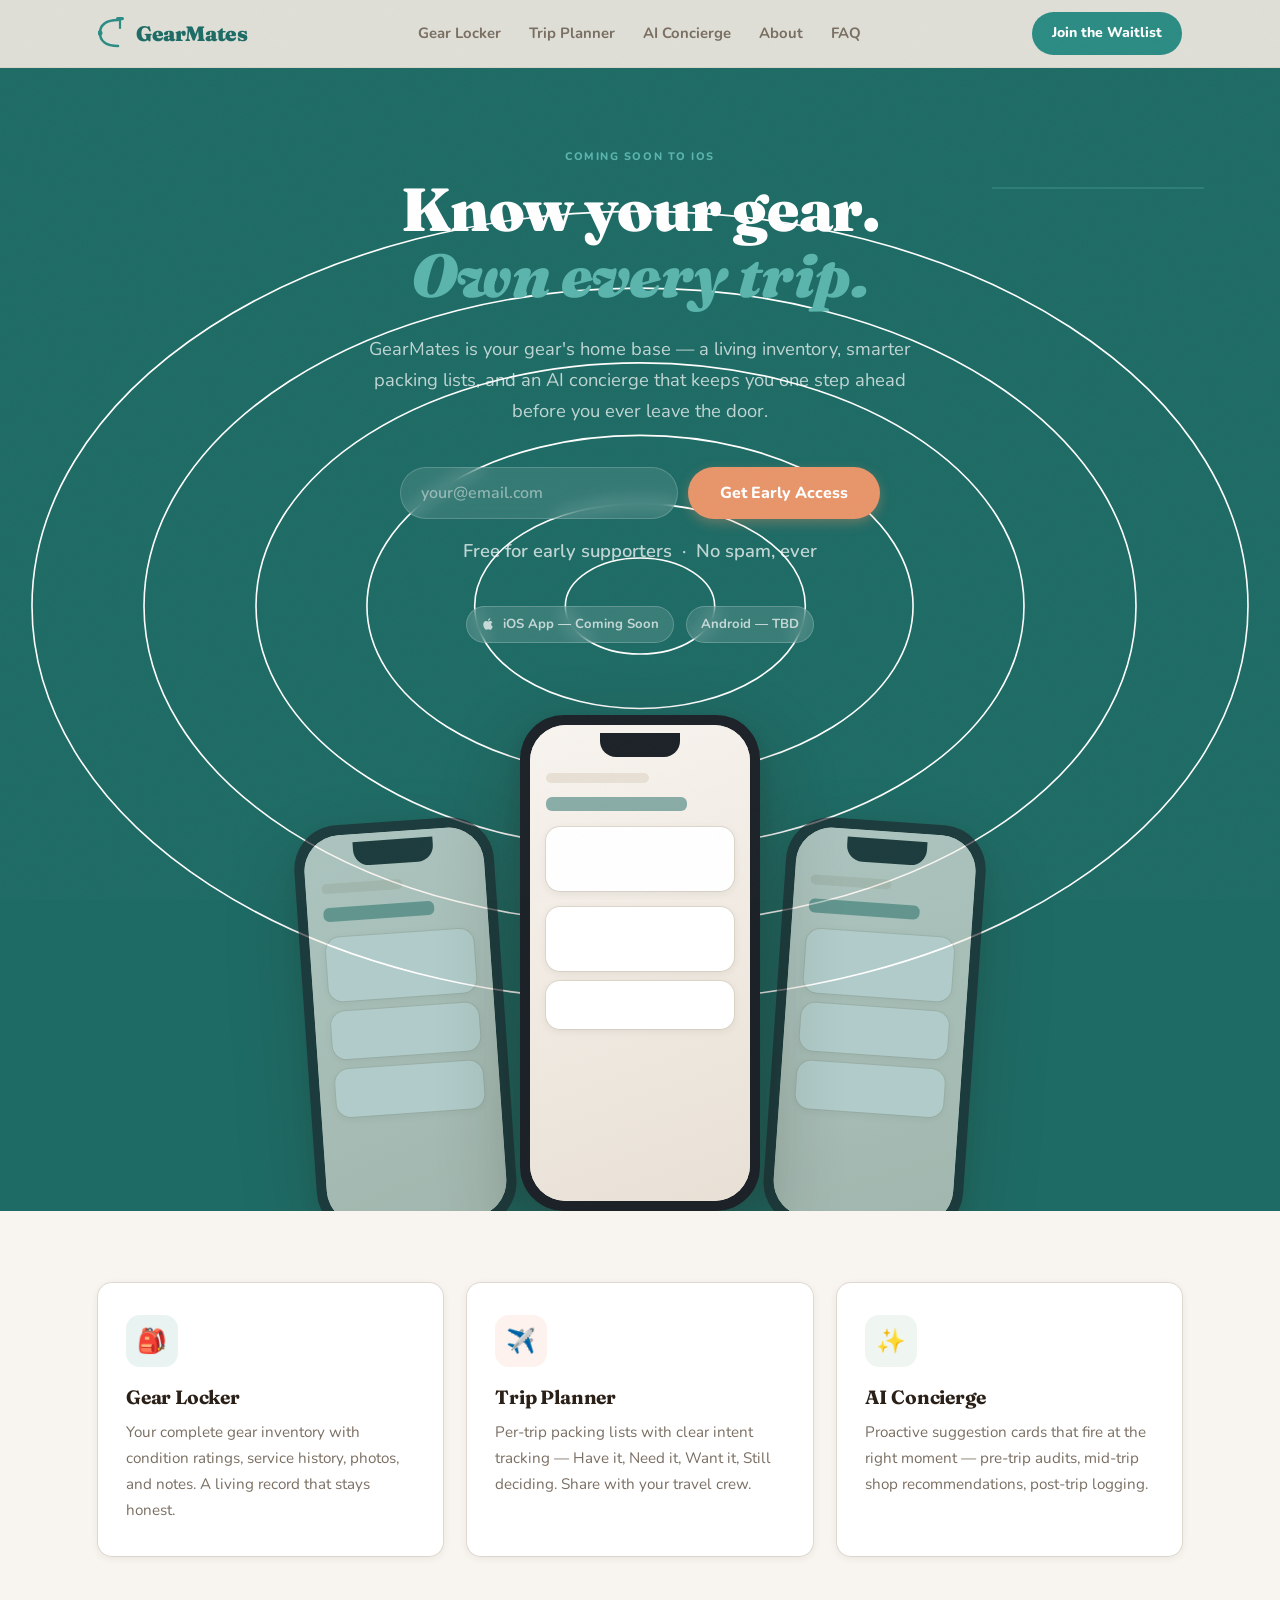
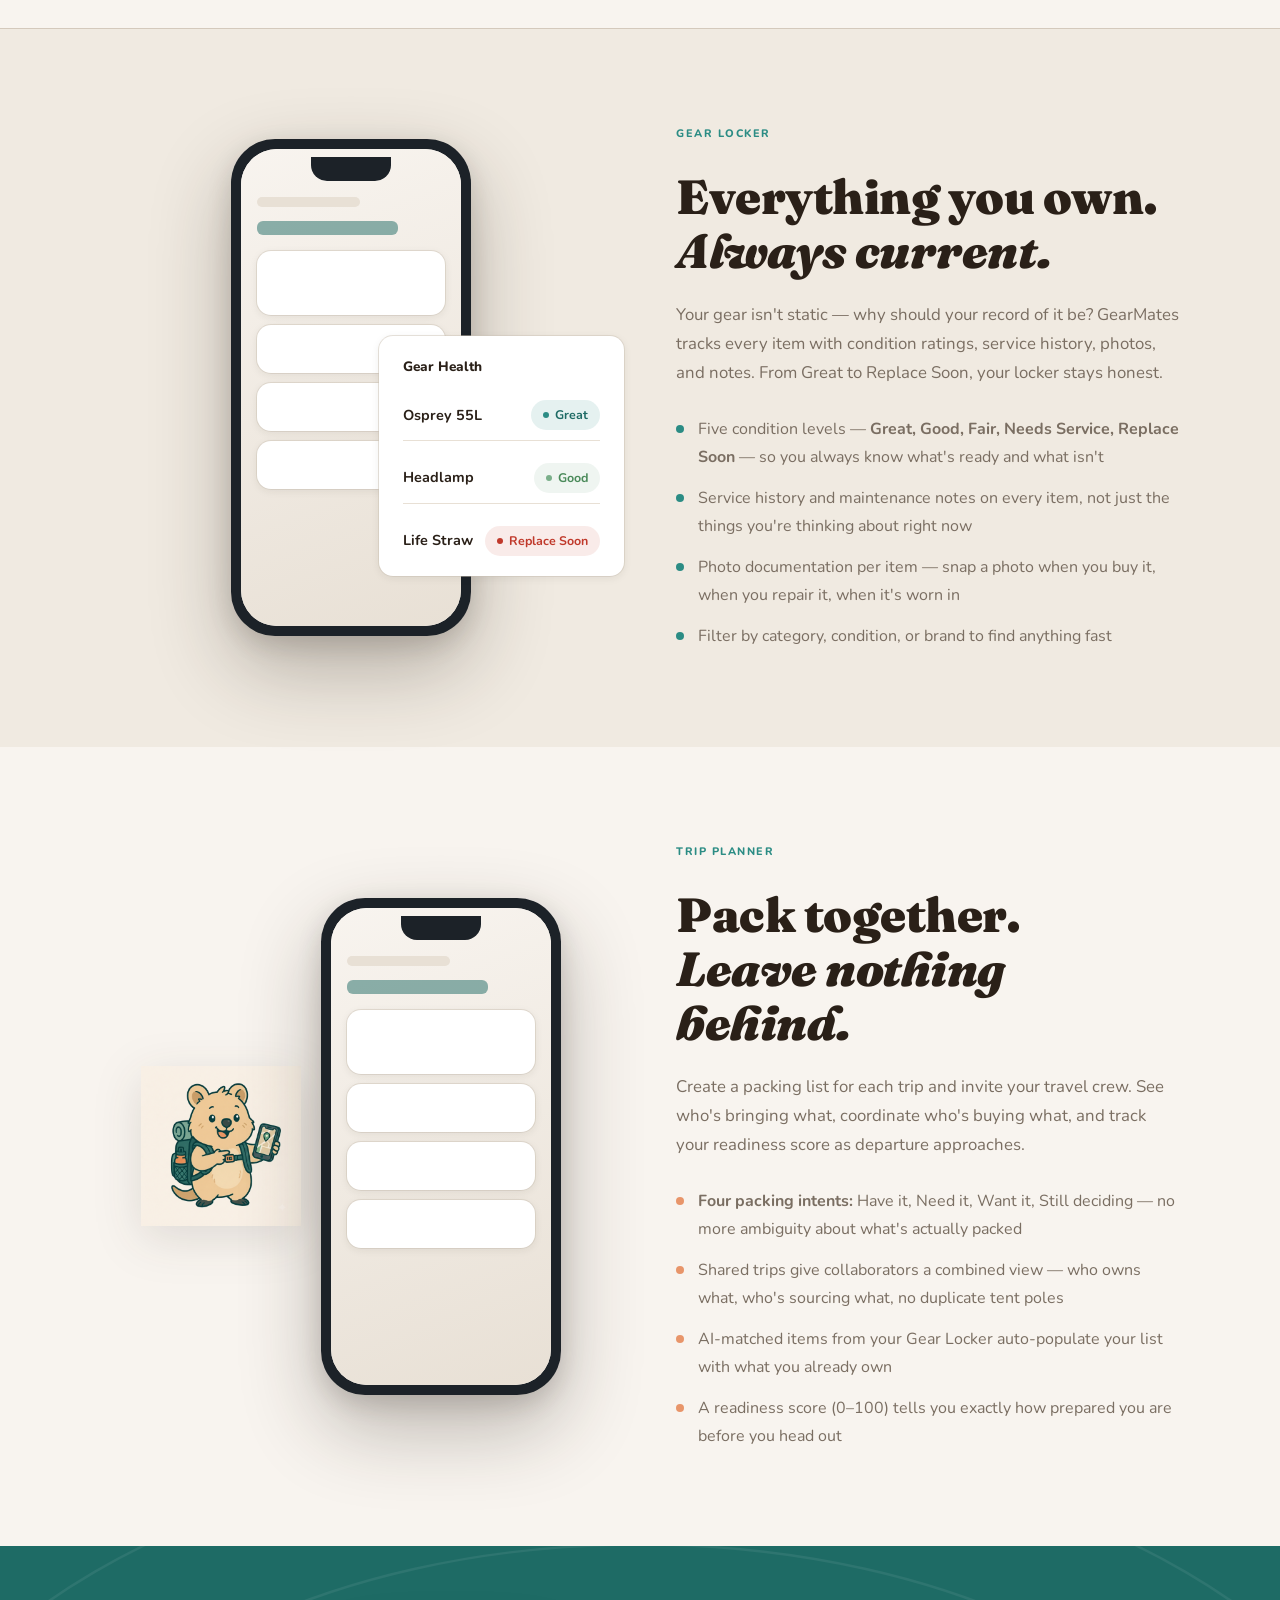
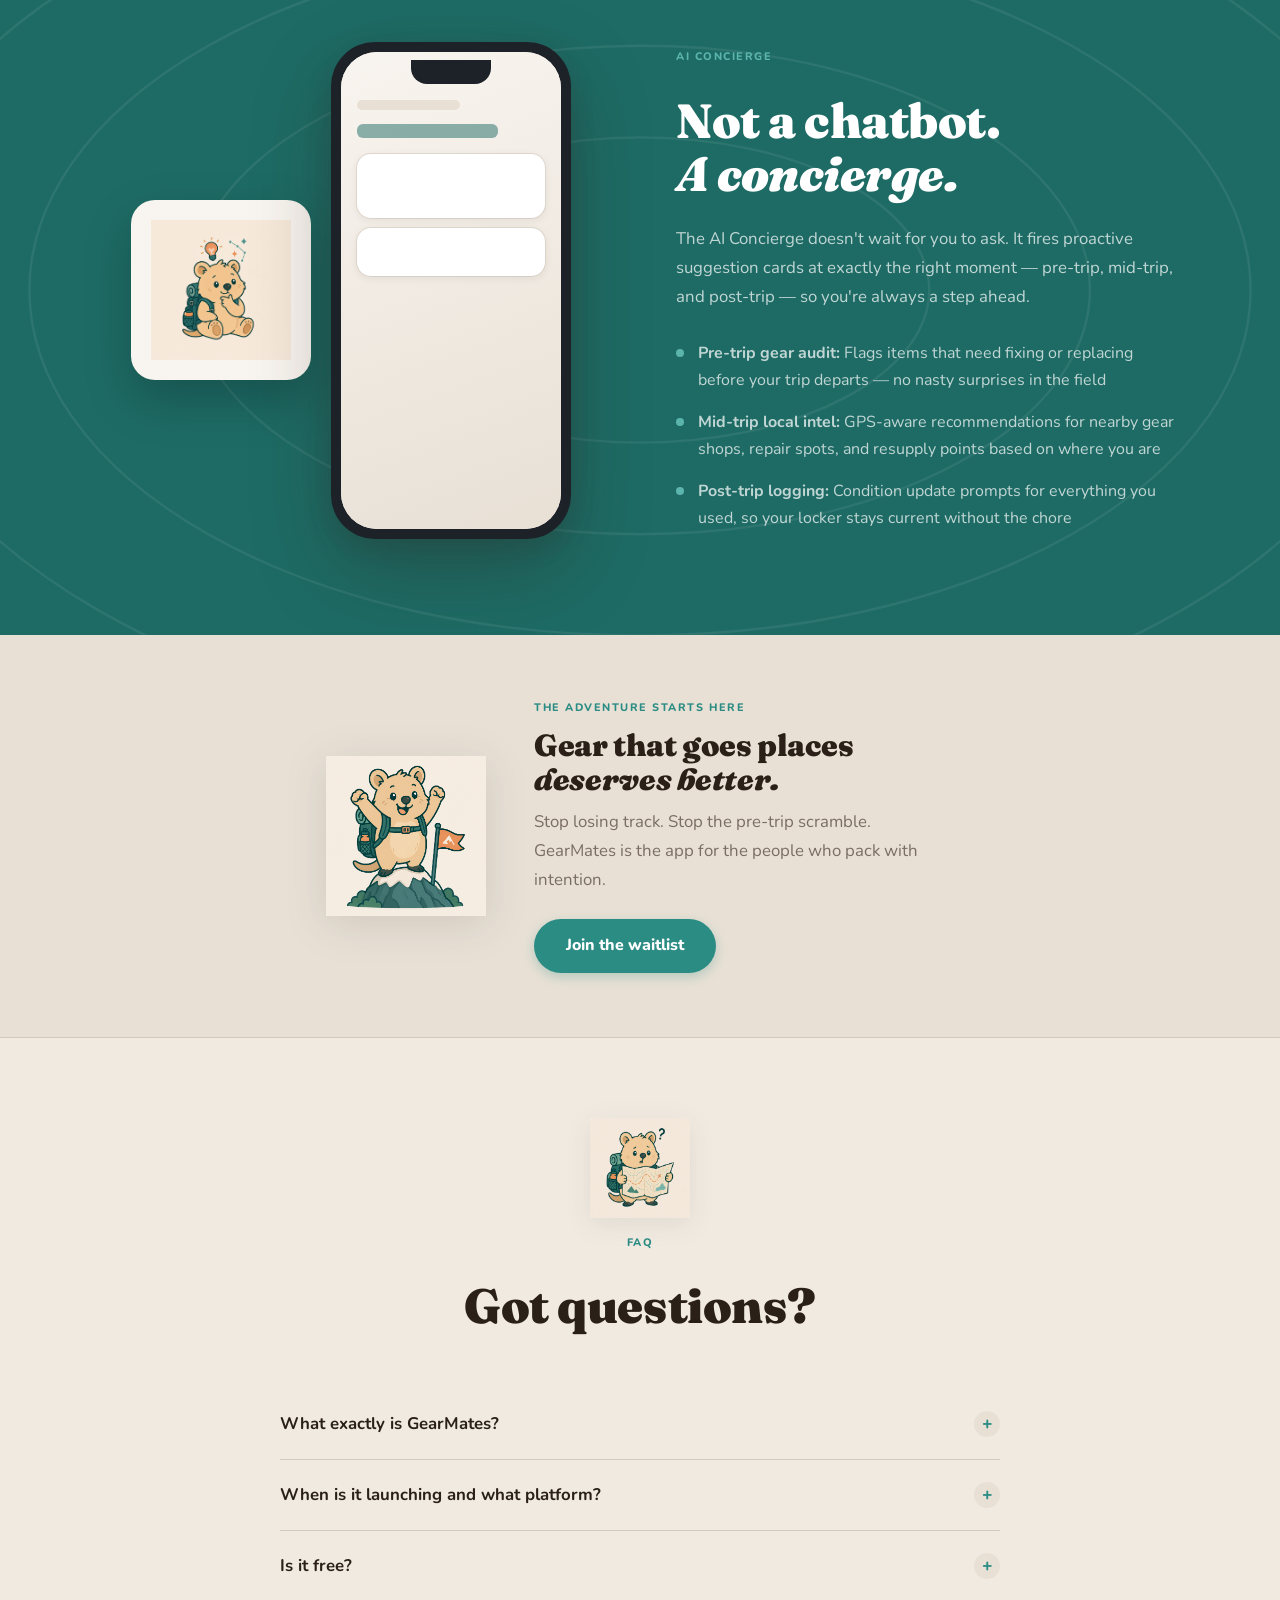
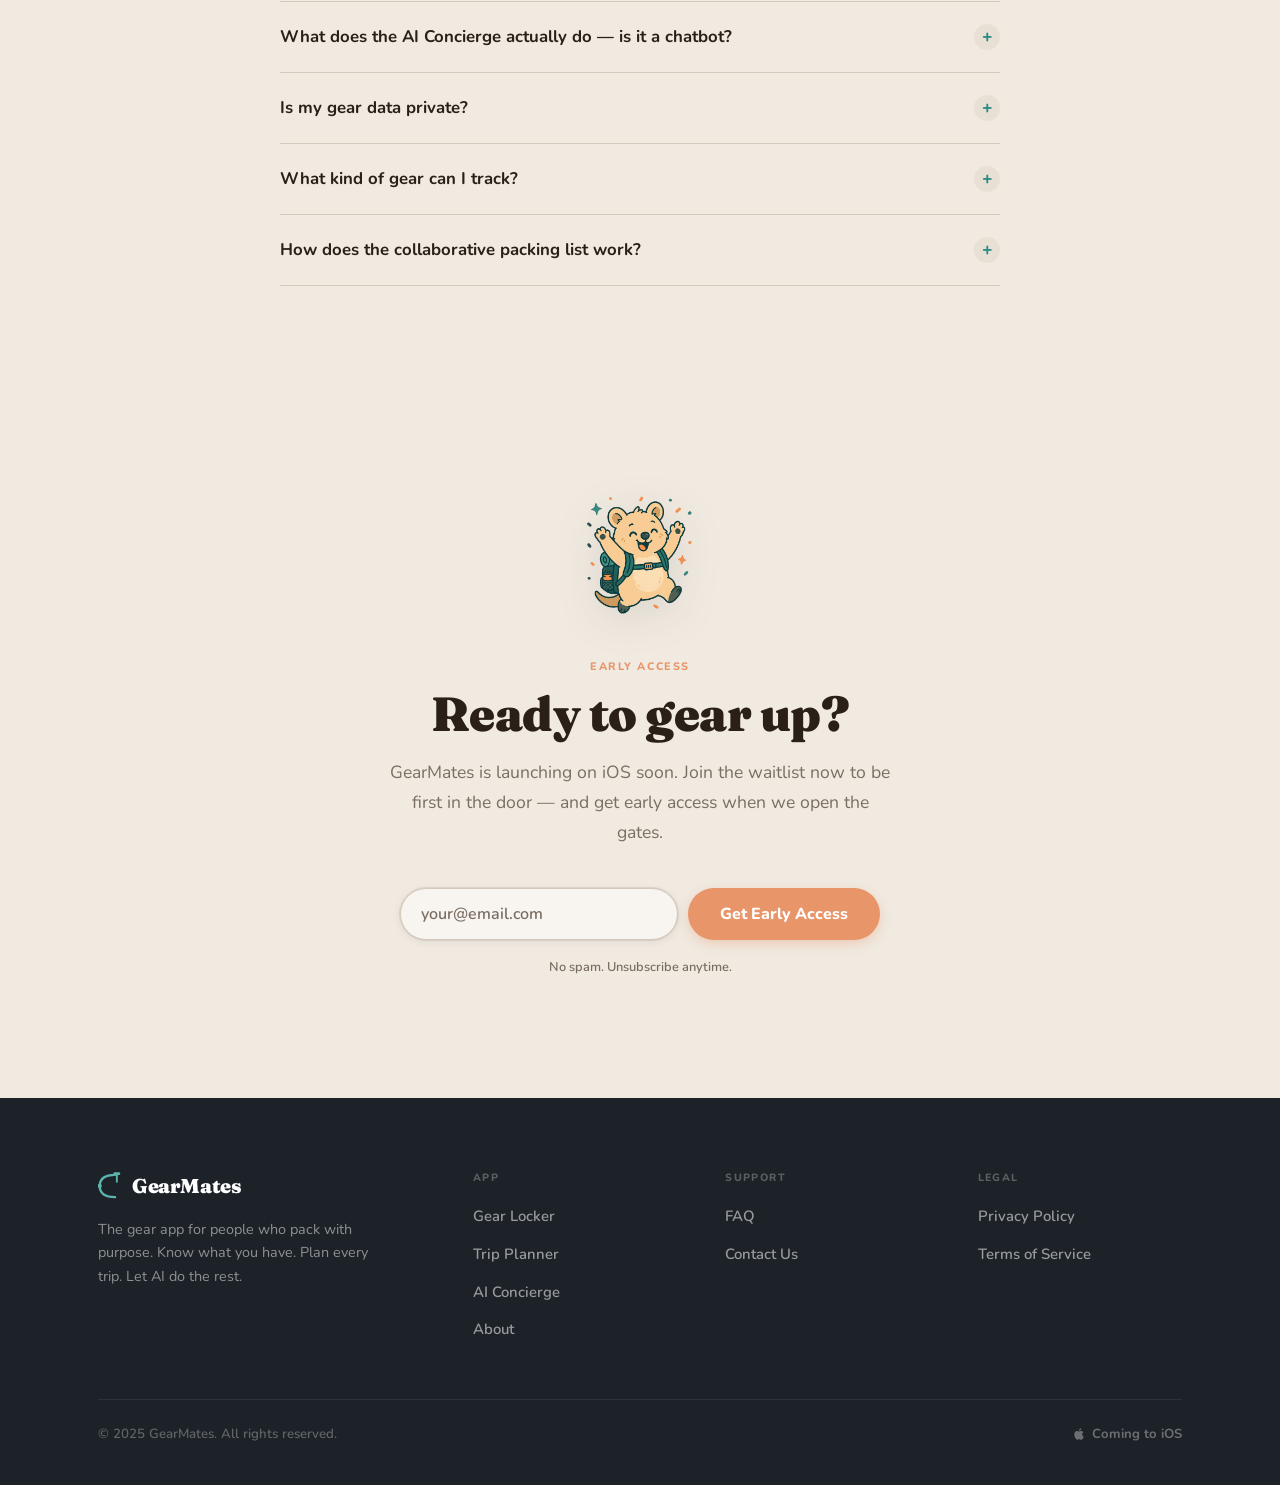
==== index.html @ 13bb5dc5 "Initial commit: GearMates pre-launch website" ====
<!DOCTYPE html>
<html lang="en">
<head>
  <meta charset="UTF-8">
  <meta name="viewport" content="width=device-width, initial-scale=1.0">
  <title>GearMates — Your Gear, Your Trips, Always Ready</title>
  <meta name="description" content="GearMates is the gear management app for people who pack with purpose. Track your inventory, plan smarter packing lists, and get AI-powered pre-trip briefings.">
  <meta property="og:title" content="GearMates — Your Gear, Always Ready">
  <meta property="og:description" content="Track your gear inventory, build smarter packing lists, and get AI-powered trip briefings before you ever leave the door.">
  <meta property="og:image" content="assets/og-image.png">
  <meta name="theme-color" content="#1E6B65">
  <link rel="icon" href="assets/favicon.svg" type="image/svg+xml">
  <link rel="stylesheet" href="css/styles.css">

  <!-- Entrance animation styles -->
  <style>
    .observe { opacity: 0; transform: translateY(24px); transition: opacity 0.55s ease, transform 0.55s ease; }
    .observe.in-view { opacity: 1; transform: translateY(0); }
  </style>
</head>
<body>

  <!-- ================================================
       NAVIGATION
       ================================================ -->
  <nav class="nav" id="nav" role="navigation" aria-label="Main navigation">
    <div class="nav__inner">
      <a href="/" class="nav__logo" aria-label="GearMates home">
        <!-- Carabiner logo mark -->
        <svg width="28" height="36" viewBox="0 0 28 36" fill="none" xmlns="http://www.w3.org/2000/svg" aria-hidden="true">
          <path d="M20 5 C8 5 2 10 2 18 C2 26 8 31 20 31" stroke="#2B8C84" stroke-width="2.6" stroke-linecap="round" fill="none"/>
          <rect x="18" y="2" width="8" height="3.2" rx="1.6" fill="#2B8C84"/>
          <line x1="22" y1="5.2" x2="22" y2="13" stroke="#2B8C84" stroke-width="2.2" stroke-linecap="round"/>
          <circle cx="2" cy="18" r="2.5" fill="#2B8C84"/>
        </svg>
        <span class="nav__wordmark">GearMates</span>
      </a>

      <div class="nav__links" id="navLinks">
        <a href="#locker"   class="nav__link">Gear Locker</a>
        <a href="#trips"    class="nav__link">Trip Planner</a>
        <a href="#ai"       class="nav__link">AI Concierge</a>
        <a href="about.html" class="nav__link">About</a>
        <a href="#faq"      class="nav__link">FAQ</a>
      </div>

      <a href="#waitlist" class="nav__cta">Join the Waitlist</a>

      <button class="nav__hamburger" id="hamburger" aria-label="Open menu" aria-expanded="false">
        <span></span><span></span><span></span>
      </button>
    </div>

    <div class="nav__mobile-menu" id="mobileMenu" aria-label="Mobile navigation">
      <a href="#locker"   class="nav__link">Gear Locker</a>
      <a href="#trips"    class="nav__link">Trip Planner</a>
      <a href="#ai"       class="nav__link">AI Concierge</a>
      <a href="about.html" class="nav__link">About</a>
      <a href="#faq"      class="nav__link">FAQ</a>
      <a href="#waitlist" class="nav__cta">Join the Waitlist</a>
    </div>
  </nav>


  <!-- ================================================
       HERO
       ================================================ -->
  <section class="hero" aria-labelledby="heroHeadline">

    <!-- Portrait mascot — visible on wide screens (1280px+) -->
    <img src="mascot_images/mascot-portrait.png" class="hero__portrait-badge" alt="" aria-hidden="true">

    <!-- Topographic rings -->
    <div class="hero__topo" aria-hidden="true">
      <svg viewBox="0 0 1200 800" fill="none" xmlns="http://www.w3.org/2000/svg">
        <ellipse cx="600" cy="400" rx="570" ry="370" stroke="white" stroke-width="1.5"/>
        <ellipse cx="600" cy="400" rx="465" ry="298" stroke="white" stroke-width="1.5"/>
        <ellipse cx="600" cy="400" rx="360" ry="228" stroke="white" stroke-width="1.5"/>
        <ellipse cx="600" cy="400" rx="256" ry="160" stroke="white" stroke-width="1.5"/>
        <ellipse cx="600" cy="400" rx="155" ry="96"  stroke="white" stroke-width="1.5"/>
        <ellipse cx="600" cy="400" rx="70"  cy="400" ry="45"  stroke="white" stroke-width="1.5"/>
      </svg>
    </div>

    <div class="hero__content">
      <span class="eyebrow eyebrow--light">Coming soon to iOS</span>
      <h1 id="heroHeadline">Know your gear.<br><em>Own every trip.</em></h1>
      <p>GearMates is your gear's home base — a living inventory, smarter packing lists, and an AI concierge that keeps you one step ahead before you ever leave the door.</p>

      <form class="hero__form" id="heroForm" novalidate>
        <input
          class="hero__input"
          type="email"
          placeholder="your@email.com"
          name="email"
          required
          autocomplete="email"
          aria-label="Email address for waitlist"
        >
        <button type="submit" class="btn btn--primary">Get Early Access</button>
      </form>

      <div class="waitlist__success" id="heroSuccess" role="alert">
        <img src="mascot_images/Masot_celebrate_empty_background.png" class="waitlist__success-mascot" alt="Gear the Quokka celebrating" width="120">
        <h3 style="color:white;">You're on the list!</h3>
        <p style="color:rgba(255,255,255,0.65);">We'll reach out as soon as GearMates opens its gates. Adventure incoming.</p>
      </div>

      <p class="hero__note">Free for early supporters &nbsp;·&nbsp; No spam, ever</p>

      <div class="platform-badges">
        <span class="platform-badge">
          <svg width="14" height="14" viewBox="0 0 24 24" fill="currentColor" aria-hidden="true"><path d="M18.71 19.5c-.83 1.24-1.71 2.45-3.05 2.47-1.34.03-1.77-.79-3.29-.79-1.53 0-2 .77-3.27.82-1.31.05-2.3-1.32-3.14-2.53C4.25 17 2.94 12.45 4.7 9.39c.87-1.52 2.43-2.48 4.12-2.51 1.28-.02 2.5.87 3.29.87.78 0 2.26-1.07 3.8-.91.65.03 2.47.26 3.64 1.98-.09.06-2.17 1.28-2.15 3.81.03 3.02 2.65 4.03 2.68 4.04-.03.07-.42 1.44-1.38 2.83M13 3.5c.73-.83 1.94-1.46 2.94-1.5.13 1.17-.34 2.35-1.04 3.19-.69.85-1.83 1.51-2.95 1.42-.15-1.15.41-2.35 1.05-3.11z"/></svg>
          iOS App — Coming Soon
        </span>
        <span class="platform-badge">Android — TBD</span>
      </div>
    </div>

    <!-- Phone mockups -->
    <div class="hero__phones" aria-label="App screenshots">
      <div class="phone phone--side">
        <div class="phone__screen">
          <div class="phone__placeholder" aria-hidden="true">
            <div class="phone__mock-bar"></div>
            <div class="phone__mock-title"></div>
            <div class="phone__mock-card"></div>
            <div class="phone__mock-row"></div>
            <div class="phone__mock-row"></div>
          </div>
          <img src="assets/screenshots/screen-locker.png" class="phone__img" alt="Gear Locker screen showing inventory" onerror="this.style.display='none'">
        </div>
      </div>

      <div class="phone phone--main float">
        <div class="phone__screen">
          <div class="phone__placeholder" aria-hidden="true">
            <div class="phone__mock-bar"></div>
            <div class="phone__mock-title"></div>
            <div class="phone__mock-card"></div>
            <div class="phone__mock-card"></div>
            <div class="phone__mock-row"></div>
          </div>
          <img src="assets/screenshots/screen-home.png" class="phone__img" alt="GearMates home dashboard" onerror="this.style.display='none'">
        </div>
      </div>

      <div class="phone phone--side float-delay">
        <div class="phone__screen">
          <div class="phone__placeholder" aria-hidden="true">
            <div class="phone__mock-bar"></div>
            <div class="phone__mock-title"></div>
            <div class="phone__mock-card"></div>
            <div class="phone__mock-row"></div>
            <div class="phone__mock-row"></div>
          </div>
          <img src="assets/screenshots/screen-ai.png" class="phone__img" alt="AI Concierge showing pre-trip alerts" onerror="this.style.display='none'">
        </div>
      </div>
    </div>

  </section>


  <!-- ================================================
       FEATURES STRIP
       ================================================ -->
  <section class="features-strip" aria-label="Key features">
    <div class="container">
      <div class="features-strip__grid">

        <a href="#locker" class="feature-card" style="cursor:pointer;">
          <div class="feature-card__icon">🎒</div>
          <h3>Gear Locker</h3>
          <p>Your complete gear inventory with condition ratings, service history, photos, and notes. A living record that stays honest.</p>
        </a>

        <a href="#trips" class="feature-card" style="cursor:pointer;">
          <div class="feature-card__icon feature-card__icon--peach">✈️</div>
          <h3>Trip Planner</h3>
          <p>Per-trip packing lists with clear intent tracking — Have it, Need it, Want it, Still deciding. Share with your travel crew.</p>
        </a>

        <a href="#ai" class="feature-card" style="cursor:pointer;">
          <div class="feature-card__icon feature-card__icon--sage">✨</div>
          <h3>AI Concierge</h3>
          <p>Proactive suggestion cards that fire at the right moment — pre-trip audits, mid-trip shop recommendations, post-trip logging.</p>
        </a>

      </div>
    </div>
  </section>


  <!-- ================================================
       GEAR LOCKER
       ================================================ -->
  <section class="feature-section" id="locker" aria-labelledby="lockerHeading">
    <div class="container">
      <div class="feature-section__inner">

        <!-- Visual -->
        <div class="feature-section__visual">
          <div class="phone phone--main">
            <div class="phone__screen">
              <div class="phone__placeholder">
                <div class="phone__mock-bar"></div>
                <div class="phone__mock-title"></div>
                <div class="phone__mock-card"></div>
                <div class="phone__mock-row"></div>
                <div class="phone__mock-row"></div>
                <div class="phone__mock-row"></div>
              </div>
              <img src="assets/screenshots/screen-locker.png" class="phone__img" alt="Gear Locker screen showing inventory items with condition badges" onerror="this.style.display='none'">
            </div>
          </div>

          <!-- Floating gear health card -->
          <div class="gear-demo" style="position:absolute; right:-20px; bottom:60px; z-index:4;">
            <div class="gear-demo__title">Gear Health</div>
            <div class="gear-demo__row">
              <span class="gear-demo__name">Osprey 55L</span>
              <span class="badge badge--great">Great</span>
            </div>
            <div class="gear-demo__row">
              <span class="gear-demo__name">Headlamp</span>
              <span class="badge badge--good">Good</span>
            </div>
            <div class="gear-demo__row">
              <span class="gear-demo__name">Life Straw</span>
              <span class="badge badge--replace">Replace Soon</span>
            </div>
          </div>
        </div>

        <!-- Copy -->
        <div class="feature-section__copy">
          <span class="eyebrow">Gear Locker</span>
          <h2 id="lockerHeading">Everything you own.<br><em>Always current.</em></h2>
          <p>Your gear isn't static — why should your record of it be? GearMates tracks every item with condition ratings, service history, photos, and notes. From Great to Replace Soon, your locker stays honest.</p>

          <div class="feature-bullets">
            <div class="bullet">
              <div class="bullet__dot"></div>
              <p>Five condition levels — <strong>Great, Good, Fair, Needs Service, Replace Soon</strong> — so you always know what's ready and what isn't</p>
            </div>
            <div class="bullet">
              <div class="bullet__dot"></div>
              <p>Service history and maintenance notes on every item, not just the things you're thinking about right now</p>
            </div>
            <div class="bullet">
              <div class="bullet__dot"></div>
              <p>Photo documentation per item — snap a photo when you buy it, when you repair it, when it's worn in</p>
            </div>
            <div class="bullet">
              <div class="bullet__dot"></div>
              <p>Filter by category, condition, or brand to find anything fast</p>
            </div>
          </div>
        </div>

      </div>
    </div>
  </section>


  <!-- ================================================
       TRIP PLANNER
       ================================================ -->
  <section class="feature-section feature-section--alt" id="trips" aria-labelledby="tripsHeading">
    <div class="container">
      <div class="feature-section__inner feature-section__inner--reverse">

        <!-- Copy -->
        <div class="feature-section__copy">
          <span class="eyebrow">Trip Planner</span>
          <h2 id="tripsHeading">Pack together.<br><em>Leave nothing behind.</em></h2>
          <p>Create a packing list for each trip and invite your travel crew. See who's bringing what, coordinate who's buying what, and track your readiness score as departure approaches.</p>

          <div class="feature-bullets">
            <div class="bullet">
              <div class="bullet__dot bullet__dot--peach"></div>
              <p><strong>Four packing intents:</strong> Have it, Need it, Want it, Still deciding — no more ambiguity about what's actually packed</p>
            </div>
            <div class="bullet">
              <div class="bullet__dot bullet__dot--peach"></div>
              <p>Shared trips give collaborators a combined view — who owns what, who's sourcing what, no duplicate tent poles</p>
            </div>
            <div class="bullet">
              <div class="bullet__dot bullet__dot--peach"></div>
              <p>AI-matched items from your Gear Locker auto-populate your list with what you already own</p>
            </div>
            <div class="bullet">
              <div class="bullet__dot bullet__dot--peach"></div>
              <p>A readiness score (0–100) tells you exactly how prepared you are before you head out</p>
            </div>
          </div>
        </div>

        <!-- Visual -->
        <div class="feature-section__visual">
          <img
            src="mascot_images/Mascot_past_trip.png"
            class="feature-section__mascot"
            alt="Gear the Quokka holding a trip planning app"
            width="160"
          >
          <div class="phone phone--main">
            <div class="phone__screen">
              <div class="phone__placeholder">
                <div class="phone__mock-bar"></div>
                <div class="phone__mock-title"></div>
                <div class="phone__mock-card"></div>
                <div class="phone__mock-row"></div>
                <div class="phone__mock-row"></div>
                <div class="phone__mock-row"></div>
              </div>
              <img src="assets/screenshots/screen-trips.png" class="phone__img" alt="Trip Planner showing New Zealand packing list" onerror="this.style.display='none'">
            </div>
          </div>
        </div>

      </div>
    </div>
  </section>


  <!-- ================================================
       AI CONCIERGE
       ================================================ -->
  <section class="feature-section feature-section--dark" id="ai" aria-labelledby="aiHeading">

    <!-- Topographic rings -->
    <div class="topo-bg" aria-hidden="true">
      <svg viewBox="0 0 1000 600" fill="none" xmlns="http://www.w3.org/2000/svg">
        <ellipse cx="500" cy="300" rx="480" ry="280" stroke="white" stroke-width="1.5" opacity="0.07"/>
        <ellipse cx="500" cy="300" rx="380" ry="215" stroke="white" stroke-width="1.5" opacity="0.07"/>
        <ellipse cx="500" cy="300" rx="280" ry="152" stroke="white" stroke-width="1.5" opacity="0.07"/>
        <ellipse cx="500" cy="300" rx="180" ry="95"  stroke="white" stroke-width="1.5" opacity="0.07"/>
      </svg>
    </div>

    <div class="container text-white">
      <div class="feature-section__inner">

        <!-- Visual -->
        <div class="feature-section__visual">
          <div class="mascot-card float">
            <img
              src="mascot_images/mascot-thinking.png"
              alt="Gear the Quokka thinking about AI suggestions"
              width="140"
            >
          </div>

          <div class="phone phone--main" style="z-index:2;">
            <div class="phone__screen">
              <div class="phone__placeholder">
                <div class="phone__mock-bar"></div>
                <div class="phone__mock-title"></div>
                <div class="phone__mock-card"></div>
                <div class="phone__mock-row"></div>
              </div>
              <img src="assets/screenshots/screen-ai.png" class="phone__img" alt="AI Concierge showing pre-trip gear alerts" onerror="this.style.display='none'">
            </div>
          </div>
        </div>

        <!-- Copy -->
        <div class="feature-section__copy">
          <span class="eyebrow eyebrow--light">AI Concierge</span>
          <h2 id="aiHeading">Not a chatbot.<br><em>A concierge.</em></h2>
          <p>The AI Concierge doesn't wait for you to ask. It fires proactive suggestion cards at exactly the right moment — pre-trip, mid-trip, and post-trip — so you're always a step ahead.</p>

          <div class="feature-bullets">
            <div class="bullet">
              <div class="bullet__dot bullet__dot--light"></div>
              <p><strong>Pre-trip gear audit:</strong> Flags items that need fixing or replacing before your trip departs — no nasty surprises in the field</p>
            </div>
            <div class="bullet">
              <div class="bullet__dot bullet__dot--light"></div>
              <p><strong>Mid-trip local intel:</strong> GPS-aware recommendations for nearby gear shops, repair spots, and resupply points based on where you are</p>
            </div>
            <div class="bullet">
              <div class="bullet__dot bullet__dot--light"></div>
              <p><strong>Post-trip logging:</strong> Condition update prompts for everything you used, so your locker stays current without the chore</p>
            </div>
          </div>
        </div>

      </div>
    </div>
  </section>


  <!-- ================================================
       SUMMIT CTA BAND
       ================================================ -->
  <section style="background: var(--inset); padding: 64px 0; text-align:center; border-bottom: 1px solid var(--border);" aria-label="Adventure call to action">
    <div class="container" style="display:flex; align-items:center; justify-content:center; gap:48px; flex-wrap:wrap;">
      <img
        src="mascot_images/Gearmates Mascot Summit.png"
        alt="Gear the Quokka standing on a mountain summit"
        width="160"
        style="filter: drop-shadow(0 8px 20px rgba(42,32,24,0.12));"
      >
      <div style="text-align:left; max-width:420px;">
        <span class="eyebrow">The adventure starts here</span>
        <h2 style="font-size:1.9rem; margin-bottom:12px;">Gear that goes places<br><em>deserves better.</em></h2>
        <p>Stop losing track. Stop the pre-trip scramble. GearMates is the app for the people who pack with intention.</p>
        <a href="#waitlist" class="btn btn--teal" style="margin-top:24px; display:inline-flex;">Join the waitlist</a>
      </div>
    </div>
  </section>


  <!-- ================================================
       FAQ
       ================================================ -->
  <section class="faq" id="faq" aria-labelledby="faqHeading">
    <div class="container">

      <div class="faq__header">
        <img
          src="mascot_images/mascot-confused.png"
          class="faq__mascot"
          alt="Gear the Quokka looking at a map with a question mark"
          width="100"
        >
        <span class="eyebrow">FAQ</span>
        <h2 id="faqHeading">Got questions?</h2>
      </div>

      <div class="faq__list">

        <div class="faq__item">
          <button class="faq__question" aria-expanded="false">
            What exactly is GearMates?
            <span class="faq__icon" aria-hidden="true">+</span>
          </button>
          <div class="faq__answer" role="region">
            <p>GearMates is a mobile app that helps you manage your travel and outdoor gear. It combines a personal gear inventory (called your Gear Locker), per-trip packing lists with collaborative sharing, and an AI Concierge that sends you smart, proactive suggestions — before your trip, during it, and when you get back.</p>
          </div>
        </div>

        <div class="faq__item">
          <button class="faq__question" aria-expanded="false">
            When is it launching and what platform?
            <span class="faq__icon" aria-hidden="true">+</span>
          </button>
          <div class="faq__answer" role="region">
            <p>GearMates is launching on iOS first. Android is on the roadmap but not confirmed with a timeline yet. Join the waitlist and you'll be first to know the moment it goes live.</p>
          </div>
        </div>

        <div class="faq__item">
          <button class="faq__question" aria-expanded="false">
            Is it free?
            <span class="faq__icon" aria-hidden="true">+</span>
          </button>
          <div class="faq__answer" role="region">
            <p>We haven't announced pricing yet, but early waitlist members will get a meaningful advantage — we're committed to rewarding the people who believe in the app before it's out. Sign up and you'll hear the details first.</p>
          </div>
        </div>

        <div class="faq__item">
          <button class="faq__question" aria-expanded="false">
            What does the AI Concierge actually do — is it a chatbot?
            <span class="faq__icon" aria-hidden="true">+</span>
          </button>
          <div class="faq__answer" role="region">
            <p>Not a chatbot. The AI Concierge works silently in the background and surfaces suggestion cards at the right moment. Pre-trip, it audits your gear and flags anything that should be fixed or replaced. Mid-trip, it uses your location to recommend nearby gear shops or repair spots. Post-trip, it prompts you to log condition updates on the gear you used — keeping your locker current without the hassle of doing it manually.</p>
          </div>
        </div>

        <div class="faq__item">
          <button class="faq__question" aria-expanded="false">
            Is my gear data private?
            <span class="faq__icon" aria-hidden="true">+</span>
          </button>
          <div class="faq__answer" role="region">
            <p>Yes. Your Gear Locker is completely private — only you can see what you own. On shared trips, collaborators see a combined packing list but do not see your full inventory or your private notes. We never sell your data or use it for advertising. See our <a href="privacy.html">Privacy Policy</a> for the full details.</p>
          </div>
        </div>

        <div class="faq__item">
          <button class="faq__question" aria-expanded="false">
            What kind of gear can I track?
            <span class="faq__icon" aria-hidden="true">+</span>
          </button>
          <div class="faq__answer" role="region">
            <p>Anything you travel or adventure with — hiking gear, camera equipment, travel clothing, footwear, water filters, bags, sleeping systems, documents, electronics, and more. GearMates is designed for the full spectrum: weekend cabin trips to months-long backpacking routes.</p>
          </div>
        </div>

        <div class="faq__item">
          <button class="faq__question" aria-expanded="false">
            How does the collaborative packing list work?
            <span class="faq__icon" aria-hidden="true">+</span>
          </button>
          <div class="faq__answer" role="region">
            <p>Create a trip, invite your travel companions, and build the packing list together. Each item shows who owns it (pulled from their Gear Locker) and its packing intent — whether someone already has it, needs to buy it, wants it, or is still deciding. This eliminates the coordination mess of "wait, are you bringing the tent or am I?" Your private gear notes and inventory remain invisible to others.</p>
          </div>
        </div>

      </div>
    </div>
  </section>


  <!-- ================================================
       WAITLIST CTA
       ================================================ -->
  <section class="waitlist" id="waitlist" aria-labelledby="waitlistHeading">
    <div class="container">

      <img
        src="mascot_images/Masot_celebrate_empty_background.png"
        class="waitlist__mascot"
        alt="Gear the Quokka celebrating with arms raised"
        width="140"
        aria-hidden="true"
      >

      <span class="eyebrow eyebrow--peach">Early Access</span>
      <h2 id="waitlistHeading">Ready to gear up?</h2>
      <p class="waitlist__sub">GearMates is launching on iOS soon. Join the waitlist now to be first in the door — and get early access when we open the gates.</p>

      <form class="waitlist__form" id="waitlistForm" novalidate>
        <input
          class="waitlist__input"
          type="email"
          placeholder="your@email.com"
          name="email"
          required
          autocomplete="email"
          aria-label="Email address for waitlist"
        >
        <button type="submit" class="btn btn--primary">Get Early Access</button>
      </form>

      <div class="waitlist__success" id="waitlistSuccess" role="alert">
        <img
          src="mascot_images/Masot_celebrate_empty_background.png"
          class="waitlist__success-mascot"
          alt="Gear the Quokka celebrating"
          width="120"
        >
        <h3 style="color: var(--teal-dark);">You're on the list!</h3>
        <p>Adventure incoming. We'll be in touch the moment GearMates is ready.</p>
      </div>

      <p class="hero__note" style="margin-top: 16px; color: var(--text-muted);">No spam. Unsubscribe anytime.</p>
    </div>
  </section>


  <!-- ================================================
       FOOTER
       ================================================ -->
  <footer class="footer" role="contentinfo">
    <div class="container">
      <div class="footer__inner">

        <div class="footer__brand">
          <div class="footer__logo">
            <svg width="24" height="32" viewBox="0 0 28 36" fill="none" xmlns="http://www.w3.org/2000/svg" aria-hidden="true">
              <path d="M20 5 C8 5 2 10 2 18 C2 26 8 31 20 31" stroke="#5BB5AD" stroke-width="2.6" stroke-linecap="round" fill="none"/>
              <rect x="18" y="2" width="8" height="3.2" rx="1.6" fill="#5BB5AD"/>
              <line x1="22" y1="5.2" x2="22" y2="13" stroke="#5BB5AD" stroke-width="2.2" stroke-linecap="round"/>
              <circle cx="2" cy="18" r="2.5" fill="#5BB5AD"/>
            </svg>
            <span class="footer__wordmark">GearMates</span>
          </div>
          <p class="footer__tagline">The gear app for people who pack with purpose. Know what you have. Plan every trip. Let AI do the rest.</p>
        </div>

        <div class="footer__col">
          <h5>App</h5>
          <ul>
            <li><a href="#locker">Gear Locker</a></li>
            <li><a href="#trips">Trip Planner</a></li>
            <li><a href="#ai">AI Concierge</a></li>
            <li><a href="about.html">About</a></li>
          </ul>
        </div>

        <div class="footer__col">
          <h5>Support</h5>
          <ul>
            <li><a href="#faq">FAQ</a></li>
            <li><a href="mailto:hello@gear-mates.com">Contact Us</a></li>
          </ul>
        </div>

        <div class="footer__col">
          <h5>Legal</h5>
          <ul>
            <li><a href="privacy.html">Privacy Policy</a></li>
            <li><a href="terms.html">Terms of Service</a></li>
          </ul>
        </div>

      </div>

      <div class="footer__bottom">
        <span>&copy; 2025 GearMates. All rights reserved.</span>
        <div class="footer__ios-note">
          <svg width="14" height="14" viewBox="0 0 24 24" fill="currentColor" aria-hidden="true"><path d="M18.71 19.5c-.83 1.24-1.71 2.45-3.05 2.47-1.34.03-1.77-.79-3.29-.79-1.53 0-2 .77-3.27.82-1.31.05-2.3-1.32-3.14-2.53C4.25 17 2.94 12.45 4.7 9.39c.87-1.52 2.43-2.48 4.12-2.51 1.28-.02 2.5.87 3.29.87.78 0 2.26-1.07 3.8-.91.65.03 2.47.26 3.64 1.98-.09.06-2.17 1.28-2.15 3.81.03 3.02 2.65 4.03 2.68 4.04-.03.07-.42 1.44-1.38 2.83M13 3.5c.73-.83 1.94-1.46 2.94-1.5.13 1.17-.34 2.35-1.04 3.19-.69.85-1.83 1.51-2.95 1.42-.15-1.15.41-2.35 1.05-3.11z"/></svg>
          Coming to iOS
        </div>
      </div>
    </div>
  </footer>

  <script src="js/main.js"></script>
</body>
</html>
---- css/styles.css ----
@import url('https://fonts.googleapis.com/css2?family=Nunito:wght@400;600;700;800;900&family=Fraunces:ital,opsz,wght@0,9..144,500;0,9..144,700;0,9..144,900;1,9..144,700;1,9..144,900&display=swap');

/* ====================================================
   RESET
   ==================================================== */
*, *::before, *::after { box-sizing: border-box; margin: 0; padding: 0; }
img, video { display: block; max-width: 100%; height: auto; }
a { color: inherit; text-decoration: none; }
button { cursor: pointer; border: none; background: none; font-family: inherit; }
ul, ol { list-style: none; }
input { font-family: inherit; }

/* ====================================================
   DESIGN TOKENS
   ==================================================== */
:root {
  /* Backgrounds */
  --stone:       #F0EAE1;
  --card:        #F8F4EF;
  --inset:       #E8E0D5;
  --slate-dark:  #1C2228;

  /* Teal (brand) */
  --teal:        #2B8C84;
  --teal-dark:   #1E6B65;
  --teal-light:  #5BB5AD;

  /* Neutrals */
  --slate:       #5E6E78;
  --slate-mid:   #3A4A54;

  /* Accent */
  --peach:       #E8956A;
  --sage:        #7AAF8A;
  --amber:       #C9922B;
  --danger:      #C0392B;

  /* Text */
  --text:        #2A2018;
  --text-muted:  #7A6E62;
  --border:      #D4C9BC;

  /* Typography */
  --ff-display: 'Fraunces', serif;
  --ff-body:    'Nunito', sans-serif;

  /* Radii */
  --r-sm:   8px;
  --r-md:   14px;
  --r-lg:   20px;
  --r-xl:   32px;
  --r-pill: 999px;

  /* Shadows (warm-toned, never cool grey) */
  --shadow-card:   0 2px 8px rgba(42,32,24,0.08), 0 0 0 1px rgba(212,201,188,0.5);
  --shadow-lg:     0 8px 24px rgba(42,32,24,0.12), 0 0 0 1px rgba(212,201,188,0.4);
  --shadow-phone:  0 32px 80px rgba(42,32,24,0.3), 0 8px 24px rgba(42,32,24,0.15);
  --shadow-btn:    0 4px 12px rgba(232,149,106,0.35);

  --nav-h: 68px;
}

/* ====================================================
   BASE
   ==================================================== */
html { scroll-behavior: smooth; }

body {
  background-color: var(--stone);
  color: var(--text);
  font-family: var(--ff-body);
  font-size: 16px;
  line-height: 1.6;
  -webkit-font-smoothing: antialiased;
  overflow-x: hidden;
}

/* Grain overlay — nearly invisible, felt not seen */
body::after {
  content: '';
  position: fixed;
  inset: 0;
  background-image: url("data:image/svg+xml,%3Csvg xmlns='http://www.w3.org/2000/svg' width='250' height='250'%3E%3Cfilter id='n'%3E%3CfeTurbulence type='fractalNoise' baseFrequency='0.72' numOctaves='4' stitchTiles='stitch'/%3E%3C/filter%3E%3Crect width='250' height='250' filter='url(%23n)'/%3E%3C/svg%3E");
  opacity: 0.028;
  pointer-events: none;
  z-index: 9999;
}

/* ====================================================
   TYPOGRAPHY
   ==================================================== */
h1, h2, h3, h4 {
  font-family: var(--ff-display);
  line-height: 1.12;
  color: var(--text);
  letter-spacing: -0.01em;
}

h1 { font-size: clamp(2.4rem, 5vw, 3.8rem); font-weight: 900; }
h2 { font-size: clamp(2rem, 4vw, 3rem);   font-weight: 900; }
h3 { font-size: clamp(1.4rem, 2.5vw, 1.9rem); font-weight: 700; }
h4 { font-size: 1.2rem; font-weight: 700; }

em { font-style: italic; }

.eyebrow {
  font-family: var(--ff-body);
  font-weight: 800;
  font-size: 0.68rem;
  letter-spacing: 0.14em;
  text-transform: uppercase;
  color: var(--teal);
  display: block;
  margin-bottom: 12px;
}
.eyebrow--light { color: var(--teal-light); }
.eyebrow--peach { color: var(--peach); }
.eyebrow--muted { color: rgba(255,255,255,0.4); }

p {
  font-size: 1.05rem;
  line-height: 1.72;
  color: var(--text-muted);
}

.text-white       { color: white; }
.text-white p     { color: rgba(255,255,255,0.72); }
.text-white h2,
.text-white h3    { color: white; }
.text-center      { text-align: center; }

/* ====================================================
   LAYOUT
   ==================================================== */
.container {
  max-width: 1140px;
  margin: 0 auto;
  padding: 0 28px;
}

.container--narrow {
  max-width: 780px;
  margin: 0 auto;
  padding: 0 28px;
}

section { padding: 96px 0; }

/* ====================================================
   NAVIGATION
   ==================================================== */
.nav {
  position: fixed;
  top: 0; left: 0; right: 0;
  height: var(--nav-h);
  z-index: 1000;
  display: flex;
  align-items: center;
  backdrop-filter: blur(20px);
  -webkit-backdrop-filter: blur(20px);
  background: rgba(240,234,225,0.92);
  border-bottom: 1px solid rgba(212,201,188,0.5);
  transition: box-shadow 0.25s;
}

.nav.scrolled {
  box-shadow: 0 2px 20px rgba(42,32,24,0.08);
}

.nav__inner {
  max-width: 1140px;
  margin: 0 auto;
  padding: 0 28px;
  width: 100%;
  display: flex;
  align-items: center;
  justify-content: space-between;
  gap: 24px;
}

.nav__logo {
  display: flex;
  align-items: center;
  gap: 10px;
  flex-shrink: 0;
}

.nav__wordmark {
  font-family: var(--ff-display);
  font-weight: 900;
  font-size: 1.3rem;
  color: var(--teal-dark);
  letter-spacing: -0.02em;
}

.nav__links {
  display: flex;
  align-items: center;
  gap: 28px;
}

.nav__link {
  font-family: var(--ff-body);
  font-weight: 700;
  font-size: 0.93rem;
  color: var(--text-muted);
  transition: color 0.2s;
  white-space: nowrap;
}
.nav__link:hover { color: var(--teal-dark); }

.nav__cta {
  background: var(--teal);
  color: white;
  font-family: var(--ff-body);
  font-weight: 800;
  font-size: 0.88rem;
  padding: 10px 20px;
  border-radius: var(--r-pill);
  transition: background 0.2s, transform 0.15s;
  white-space: nowrap;
  flex-shrink: 0;
}
.nav__cta:hover {
  background: var(--teal-dark);
  transform: translateY(-1px);
}

.nav__hamburger {
  display: none;
  flex-direction: column;
  gap: 5px;
  width: 26px;
  padding: 4px;
}
.nav__hamburger span {
  display: block;
  height: 2px;
  background: var(--text);
  border-radius: 2px;
  transition: all 0.3s;
}

.nav__mobile-menu {
  display: none;
  position: fixed;
  top: var(--nav-h);
  left: 0; right: 0;
  background: rgba(240,234,225,0.97);
  backdrop-filter: blur(24px);
  -webkit-backdrop-filter: blur(24px);
  padding: 24px 28px 32px;
  flex-direction: column;
  gap: 20px;
  border-bottom: 1px solid var(--border);
  z-index: 999;
}
.nav__mobile-menu.open { display: flex; }
.nav__mobile-menu .nav__link {
  font-size: 1.1rem;
  padding: 8px 0;
  border-bottom: 1px solid var(--border);
}
.nav__mobile-menu .nav__cta {
  align-self: flex-start;
  margin-top: 8px;
}

/* ====================================================
   BUTTONS
   ==================================================== */
.btn {
  display: inline-flex;
  align-items: center;
  justify-content: center;
  gap: 8px;
  font-family: var(--ff-body);
  font-weight: 800;
  border-radius: var(--r-pill);
  transition: all 0.2s;
  cursor: pointer;
  border: none;
  text-align: center;
  white-space: nowrap;
}

.btn--primary {
  background: var(--peach);
  color: white;
  padding: 14px 32px;
  font-size: 1rem;
  box-shadow: var(--shadow-btn);
}
.btn--primary:hover {
  background: #d9845c;
  transform: translateY(-2px);
  box-shadow: 0 8px 20px rgba(232,149,106,0.42);
}

.btn--teal {
  background: var(--teal);
  color: white;
  padding: 14px 32px;
  font-size: 1rem;
  box-shadow: 0 4px 12px rgba(43,140,132,0.28);
}
.btn--teal:hover {
  background: var(--teal-dark);
  transform: translateY(-2px);
}

.btn--outline {
  background: transparent;
  color: white;
  padding: 13px 28px;
  font-size: 0.95rem;
  border: 1.5px solid rgba(255,255,255,0.35);
}
.btn--outline:hover {
  background: rgba(255,255,255,0.1);
  border-color: rgba(255,255,255,0.6);
}

.btn--ghost {
  background: var(--card);
  color: var(--teal-dark);
  padding: 13px 28px;
  font-size: 0.95rem;
  box-shadow: var(--shadow-card);
  border: 1.5px solid var(--border);
}
.btn--ghost:hover {
  border-color: var(--teal);
  transform: translateY(-1px);
}

/* ====================================================
   HERO
   ==================================================== */
.hero {
  background: var(--teal-dark);
  padding-top: calc(var(--nav-h) + 80px);
  padding-bottom: 0;
  position: relative;
  overflow: hidden;
  display: flex;
  flex-direction: column;
  align-items: center;
}

.hero__topo {
  position: absolute;
  inset: 0;
  pointer-events: none;
  display: flex;
  align-items: center;
  justify-content: center;
}

.hero__topo svg {
  width: 140%;
  height: 140%;
  opacity: 1;
}

.hero__content {
  position: relative;
  z-index: 1;
  text-align: center;
  max-width: 820px;
  padding: 0 28px;
}

.hero__content h1 {
  color: white;
  margin-bottom: 24px;
  line-height: 1.08;
}

.hero__content h1 em {
  color: var(--teal-light);
}

.hero__content > p {
  color: rgba(255,255,255,0.72);
  font-size: 1.15rem;
  max-width: 580px;
  margin: 0 auto 40px;
  line-height: 1.7;
}

.hero__form {
  display: flex;
  gap: 10px;
  max-width: 480px;
  margin: 0 auto 16px;
  flex-wrap: wrap;
  justify-content: center;
}

.hero__input {
  flex: 1;
  min-width: 240px;
  padding: 14px 20px;
  border-radius: var(--r-pill);
  border: 1.5px solid rgba(255,255,255,0.18);
  background: rgba(255,255,255,0.1);
  color: white;
  font-family: var(--ff-body);
  font-size: 1rem;
  font-weight: 600;
  outline: none;
  transition: border-color 0.2s, background 0.2s;
  backdrop-filter: blur(8px);
}
.hero__input::placeholder { color: rgba(255,255,255,0.45); }
.hero__input:focus {
  border-color: rgba(255,255,255,0.5);
  background: rgba(255,255,255,0.16);
}

.hero__note {
  font-size: 0.8rem;
  color: rgba(255,255,255,0.4);
  font-weight: 600;
  margin-top: 12px;
}

.hero__phones {
  position: relative;
  z-index: 1;
  margin-top: 72px;
  display: flex;
  justify-content: center;
  align-items: flex-end;
  gap: 16px;
  padding: 0 28px;
}

/* ====================================================
   PHONE FRAME
   ==================================================== */
.phone {
  background: var(--slate-dark);
  border-radius: 44px;
  padding: 10px;
  box-shadow: var(--shadow-phone);
  flex-shrink: 0;
  position: relative;
}

/* Notch */
.phone::before {
  content: '';
  position: absolute;
  top: 18px;
  left: 50%;
  transform: translateX(-50%);
  width: 80px;
  height: 24px;
  background: var(--slate-dark);
  border-radius: 0 0 16px 16px;
  z-index: 5;
}

.phone--main {
  width: 240px;
  z-index: 3;
}

.phone--side {
  width: 200px;
  opacity: 0.65;
}

.phone--side:first-child {
  transform: rotate(-4deg) translateY(20px);
}

.phone--side:last-child {
  transform: rotate(4deg) translateY(20px);
}

.phone__screen {
  border-radius: 36px;
  overflow: hidden;
  position: relative;
  aspect-ratio: 9/19.5;
  background: var(--card);
}

.phone__img {
  position: absolute;
  inset: 0;
  width: 100%;
  height: 100%;
  object-fit: cover;
  object-position: top;
}

/* Styled placeholder — shows when screenshot not added yet */
.phone__placeholder {
  position: absolute;
  inset: 0;
  background: linear-gradient(160deg, var(--card) 0%, var(--inset) 100%);
  display: flex;
  flex-direction: column;
  padding: 48px 16px 16px;
  gap: 10px;
}

.phone__mock-bar {
  height: 10px;
  background: var(--inset);
  border-radius: 6px;
  width: 55%;
  margin-bottom: 4px;
}

.phone__mock-title {
  height: 14px;
  background: var(--teal-dark);
  border-radius: 6px;
  width: 75%;
  opacity: 0.5;
}

.phone__mock-card {
  height: 64px;
  background: white;
  border-radius: var(--r-md);
  box-shadow: var(--shadow-card);
  margin-top: 6px;
}

.phone__mock-row {
  height: 48px;
  background: white;
  border-radius: var(--r-md);
  box-shadow: var(--shadow-card);
}

/* ====================================================
   FEATURE STRIP (overview cards)
   ==================================================== */
.features-strip {
  background: var(--card);
  padding: 72px 0;
  border-bottom: 1px solid var(--border);
}

.features-strip__grid {
  display: grid;
  grid-template-columns: repeat(3, 1fr);
  gap: 24px;
}

.feature-card {
  background: white;
  border-radius: var(--r-md);
  padding: 32px 28px;
  box-shadow: var(--shadow-card);
  transition: transform 0.22s, box-shadow 0.22s;
}
.feature-card:hover {
  transform: translateY(-4px);
  box-shadow: var(--shadow-lg);
}

.feature-card__icon {
  width: 52px;
  height: 52px;
  background: rgba(43,140,132,0.1);
  border-radius: var(--r-md);
  display: flex;
  align-items: center;
  justify-content: center;
  margin-bottom: 20px;
  font-size: 1.5rem;
}
.feature-card__icon--peach { background: rgba(232,149,106,0.12); }
.feature-card__icon--sage  { background: rgba(122,175,138,0.12); }

.feature-card h3 {
  font-size: 1.2rem;
  margin-bottom: 10px;
}
.feature-card p { font-size: 0.95rem; }

/* ====================================================
   FEATURE SECTIONS (detailed)
   ==================================================== */
.feature-section { padding: 96px 0; }
.feature-section--alt { background: var(--card); }

.feature-section--dark {
  background: var(--teal-dark);
  position: relative;
  overflow: hidden;
}

.feature-section__inner {
  display: grid;
  grid-template-columns: 1fr 1fr;
  gap: 72px;
  align-items: center;
}

.feature-section__inner--reverse > :first-child { order: 2; }
.feature-section__inner--reverse > :last-child  { order: 1; }

.feature-section__copy {
  display: flex;
  flex-direction: column;
  gap: 24px;
}

.feature-section__copy .eyebrow { margin-bottom: 4px; }

.feature-bullets {
  display: flex;
  flex-direction: column;
  gap: 14px;
  margin-top: 4px;
}

.bullet {
  display: flex;
  gap: 14px;
  align-items: flex-start;
}

.bullet__dot {
  width: 8px;
  height: 8px;
  border-radius: 50%;
  background: var(--teal);
  margin-top: 9px;
  flex-shrink: 0;
}
.bullet__dot--peach { background: var(--peach); }
.bullet__dot--sage  { background: var(--sage); }
.bullet__dot--light { background: var(--teal-light); }

.bullet p { margin: 0; font-size: 1rem; }

.feature-section__visual {
  display: flex;
  justify-content: center;
  align-items: center;
  gap: 20px;
  position: relative;
}

.feature-section__mascot {
  width: 160px;
  flex-shrink: 0;
  filter: drop-shadow(0 12px 24px rgba(42,32,24,0.12));
}

/* Mascot floating card (used on dark sections) */
.mascot-card {
  background: var(--card);
  border-radius: 24px;
  padding: 20px;
  box-shadow: 0 20px 48px rgba(0,0,0,0.22);
  display: inline-flex;
  align-items: center;
  justify-content: center;
  flex-shrink: 0;
}

.mascot-card img {
  width: 140px;
}

/* ====================================================
   TOPO BACKGROUND (decorative rings)
   ==================================================== */
.topo-bg {
  position: absolute;
  inset: 0;
  pointer-events: none;
  overflow: hidden;
}

.topo-bg svg {
  position: absolute;
  top: 50%;
  left: 50%;
  transform: translate(-50%, -50%);
  width: 140%;
  height: 140%;
}

/* ====================================================
   STATUS BADGES
   ==================================================== */
.badge {
  display: inline-flex;
  align-items: center;
  gap: 6px;
  padding: 5px 12px;
  border-radius: var(--r-pill);
  font-family: var(--ff-body);
  font-weight: 700;
  font-size: 0.78rem;
}
.badge::before {
  content: '';
  width: 6px; height: 6px;
  border-radius: 50%;
}
.badge--great   { background: rgba(43,140,132,0.12); color: var(--teal-dark); }
.badge--great::before   { background: var(--teal); }
.badge--good    { background: rgba(122,175,138,0.12); color: #4a8a5a; }
.badge--good::before    { background: var(--sage); }
.badge--fair    { background: rgba(201,146,43,0.12); color: var(--amber); }
.badge--fair::before    { background: var(--amber); }
.badge--replace { background: rgba(192,57,43,0.1);  color: var(--danger); }
.badge--replace::before { background: var(--danger); }

/* ====================================================
   GEAR HEALTH DEMO STRIP
   ==================================================== */
.gear-demo {
  background: white;
  border-radius: var(--r-md);
  padding: 20px 24px;
  box-shadow: var(--shadow-card);
  display: flex;
  flex-direction: column;
  gap: 12px;
  max-width: 320px;
}

.gear-demo__title {
  font-family: var(--ff-body);
  font-weight: 800;
  font-size: 0.85rem;
  color: var(--text);
}

.gear-demo__row {
  display: flex;
  align-items: center;
  justify-content: space-between;
  gap: 12px;
  padding: 10px 0;
  border-bottom: 1px solid var(--inset);
}
.gear-demo__row:last-child { border-bottom: none; padding-bottom: 0; }

.gear-demo__name {
  font-family: var(--ff-body);
  font-weight: 700;
  font-size: 0.9rem;
  color: var(--text);
}

/* ====================================================
   WAITLIST SECTION
   ==================================================== */
.waitlist {
  padding: 120px 0;
  text-align: center;
  position: relative;
  overflow: hidden;
}

.waitlist__mascot {
  width: 140px;
  margin: 0 auto 32px;
  filter: drop-shadow(0 8px 20px rgba(42,32,24,0.1));
}

.waitlist h2 { margin-bottom: 16px; }

.waitlist__sub {
  max-width: 500px;
  margin: 0 auto 40px;
  font-size: 1.1rem;
}

.waitlist__form {
  display: flex;
  gap: 10px;
  max-width: 480px;
  margin: 0 auto;
  flex-wrap: wrap;
  justify-content: center;
}

.waitlist__input {
  flex: 1;
  min-width: 240px;
  padding: 14px 20px;
  border-radius: var(--r-pill);
  border: 1.5px solid var(--border);
  background: var(--card);
  color: var(--text);
  font-family: var(--ff-body);
  font-size: 1rem;
  font-weight: 600;
  outline: none;
  box-shadow: var(--shadow-card);
  transition: border-color 0.2s, box-shadow 0.2s;
}
.waitlist__input:focus {
  border-color: var(--teal);
  box-shadow: 0 0 0 3px rgba(43,140,132,0.12);
}
.waitlist__input::placeholder { color: var(--text-muted); }

.waitlist__success {
  display: none;
  flex-direction: column;
  align-items: center;
  gap: 16px;
  animation: fadeUp 0.4s ease;
}
.waitlist__success.visible { display: flex; }
.waitlist__success-mascot { width: 120px; }

.waitlist__success h3 {
  font-size: 1.6rem;
  color: var(--teal-dark);
}

@keyframes fadeUp {
  from { opacity: 0; transform: translateY(16px); }
  to   { opacity: 1; transform: translateY(0); }
}

/* ====================================================
   PLATFORM BADGE
   ==================================================== */
.platform-badges {
  display: flex;
  gap: 12px;
  flex-wrap: wrap;
  justify-content: center;
  margin-top: 24px;
}

.platform-badge {
  display: inline-flex;
  align-items: center;
  gap: 8px;
  background: rgba(255,255,255,0.12);
  border: 1px solid rgba(255,255,255,0.2);
  color: rgba(255,255,255,0.7);
  font-family: var(--ff-body);
  font-weight: 700;
  font-size: 0.82rem;
  padding: 7px 14px;
  border-radius: var(--r-pill);
  backdrop-filter: blur(8px);
}

.platform-badge--dark {
  background: var(--inset);
  border-color: var(--border);
  color: var(--text-muted);
}

/* ====================================================
   PAGE HERO (inner pages)
   ==================================================== */
.page-hero {
  background: var(--teal-dark);
  padding: calc(var(--nav-h) + 72px) 0 72px;
  position: relative;
  overflow: hidden;
  text-align: center;
}

.page-hero h1 { color: white; margin-bottom: 16px; }

.page-hero p {
  color: rgba(255,255,255,0.7);
  max-width: 580px;
  margin: 0 auto;
  font-size: 1.1rem;
}

.page-hero__mascot {
  width: 180px;
  margin: 32px auto 0;
  filter: drop-shadow(0 12px 24px rgba(0,0,0,0.18));
}

/* ====================================================
   MISSION / STORY (about)
   ==================================================== */
.mission {
  padding: 96px 0;
  text-align: center;
}

.mission__quote {
  font-family: var(--ff-display);
  font-weight: 700;
  font-size: clamp(1.5rem, 3.5vw, 2.2rem);
  line-height: 1.45;
  max-width: 780px;
  margin: 0 auto 40px;
  color: var(--text);
}
.mission__quote em { color: var(--teal-dark); }

.values {
  background: var(--card);
  padding: 96px 0;
}

.values__grid {
  display: grid;
  grid-template-columns: repeat(3, 1fr);
  gap: 24px;
}

.value-card {
  background: white;
  border-radius: var(--r-md);
  padding: 36px 28px;
  box-shadow: var(--shadow-card);
}

.value-card__num {
  font-family: var(--ff-display);
  font-weight: 900;
  font-size: 2.8rem;
  color: var(--teal-light);
  line-height: 1;
  margin-bottom: 16px;
}

.value-card h3 { font-size: 1.15rem; margin-bottom: 10px; }

/* ====================================================
   FAQ
   ==================================================== */
.faq { padding: 80px 0; }

.faq__header {
  text-align: center;
  margin-bottom: 56px;
  display: flex;
  flex-direction: column;
  align-items: center;
  gap: 16px;
}

.faq__mascot {
  width: 100px;
  filter: drop-shadow(0 6px 12px rgba(42,32,24,0.08));
}

.faq__list {
  max-width: 720px;
  margin: 0 auto;
}

.faq__item {
  border-bottom: 1px solid var(--border);
}

.faq__question {
  width: 100%;
  display: flex;
  justify-content: space-between;
  align-items: center;
  padding: 22px 0;
  font-family: var(--ff-body);
  font-weight: 700;
  font-size: 1.05rem;
  color: var(--text);
  text-align: left;
  gap: 16px;
}

.faq__icon {
  width: 26px; height: 26px;
  border-radius: 50%;
  background: var(--inset);
  display: flex;
  align-items: center;
  justify-content: center;
  flex-shrink: 0;
  font-size: 1.1rem;
  font-weight: 800;
  color: var(--teal);
  line-height: 1;
  transition: transform 0.3s, background 0.2s, color 0.2s;
}

.faq__item.open .faq__icon {
  transform: rotate(45deg);
  background: var(--teal);
  color: white;
}

.faq__answer {
  max-height: 0;
  overflow: hidden;
  transition: max-height 0.4s ease;
}

.faq__answer p {
  padding-bottom: 24px;
}

.faq__item.open .faq__answer {
  max-height: 500px;
}

/* ====================================================
   PROSE (Privacy / Terms)
   ==================================================== */
.prose-page { background: var(--stone); }

.prose {
  max-width: 780px;
  margin: 0 auto;
  padding: 72px 28px 96px;
}

.prose .effective-date {
  display: inline-block;
  background: var(--inset);
  padding: 6px 18px;
  border-radius: var(--r-pill);
  font-size: 0.85rem;
  font-weight: 700;
  color: var(--text-muted);
  margin-bottom: 48px;
}

.prose h2 {
  font-size: 1.5rem;
  margin: 52px 0 16px;
  padding-top: 40px;
  border-top: 1px solid var(--border);
  color: var(--teal-dark);
}

.prose h2:first-of-type { border-top: none; margin-top: 0; padding-top: 0; }

.prose h3 {
  font-size: 1.1rem;
  margin: 28px 0 10px;
  color: var(--text);
}

.prose p, .prose li {
  font-size: 1rem;
  line-height: 1.85;
  color: var(--text-muted);
  margin-bottom: 16px;
}

.prose ul {
  list-style: disc;
  padding-left: 24px;
  margin-bottom: 16px;
}
.prose ul li { margin-bottom: 8px; }

.prose a {
  color: var(--teal-dark);
  font-weight: 700;
  text-decoration: underline;
  text-underline-offset: 3px;
}

.prose strong { color: var(--text); font-weight: 700; }

/* ====================================================
   FOOTER
   ==================================================== */
.footer {
  background: var(--slate-dark);
  padding: 72px 0 40px;
}

.footer__inner {
  display: grid;
  grid-template-columns: 1.6fr 1fr 1fr 1fr;
  gap: 48px;
  margin-bottom: 56px;
}

.footer__brand { display: flex; flex-direction: column; gap: 16px; }

.footer__logo {
  display: flex;
  align-items: center;
  gap: 10px;
}

.footer__wordmark {
  font-family: var(--ff-display);
  font-weight: 900;
  font-size: 1.25rem;
  color: white;
  letter-spacing: -0.02em;
}

.footer__tagline {
  font-size: 0.9rem;
  line-height: 1.65;
  color: rgba(255,255,255,0.5);
  max-width: 280px;
}

.footer__col h5 {
  font-family: var(--ff-body);
  font-weight: 800;
  font-size: 0.66rem;
  letter-spacing: 0.13em;
  text-transform: uppercase;
  color: rgba(255,255,255,0.28);
  margin-bottom: 18px;
}

.footer__col ul { display: flex; flex-direction: column; gap: 12px; }

.footer__col a {
  font-size: 0.93rem;
  font-weight: 600;
  color: rgba(255,255,255,0.55);
  transition: color 0.2s;
}
.footer__col a:hover { color: white; }

.footer__bottom {
  border-top: 1px solid rgba(255,255,255,0.07);
  padding-top: 24px;
  display: flex;
  justify-content: space-between;
  align-items: center;
  font-size: 0.83rem;
  color: rgba(255,255,255,0.3);
  font-weight: 600;
}

.footer__ios-note {
  display: flex;
  align-items: center;
  gap: 6px;
  font-family: var(--ff-body);
  font-weight: 700;
  font-size: 0.82rem;
  color: rgba(255,255,255,0.35);
}

/* ====================================================
   UTILITY
   ==================================================== */
.visually-hidden {
  position: absolute;
  width: 1px; height: 1px;
  overflow: hidden;
  clip: rect(0,0,0,0);
  white-space: nowrap;
}

.mt-8  { margin-top: 8px; }
.mt-16 { margin-top: 16px; }
.mt-24 { margin-top: 24px; }
.mt-32 { margin-top: 32px; }
.mb-8  { margin-bottom: 8px; }
.mb-16 { margin-bottom: 16px; }
.mb-24 { margin-bottom: 24px; }
.mb-32 { margin-bottom: 32px; }

/* ====================================================
   ANIMATIONS
   ==================================================== */
@keyframes float {
  0%, 100% { transform: translateY(0); }
  50%       { transform: translateY(-8px); }
}

.float { animation: float 4s ease-in-out infinite; }
.float-delay { animation: float 4s ease-in-out 1.5s infinite; }

/* ====================================================
   RESPONSIVE
   ==================================================== */
@media (max-width: 1020px) {
  .footer__inner { grid-template-columns: 1fr 1fr; gap: 36px; }
  .footer__brand { grid-column: 1 / -1; }
}

@media (max-width: 860px) {
  .features-strip__grid { grid-template-columns: 1fr; gap: 16px; }

  .feature-section__inner {
    grid-template-columns: 1fr;
    gap: 48px;
  }
  .feature-section__inner--reverse > :first-child { order: unset; }
  .feature-section__inner--reverse > :last-child  { order: unset; }

  .values__grid { grid-template-columns: 1fr; }

  .hero__phones .phone--side { display: none; }
  .phone--main { width: 280px; }
}

/* Portrait mascot badge — hero section, wide screens only */
.hero__portrait-badge {
  display: none;
  position: absolute;
  right: 6%;
  top: calc(var(--nav-h) + 120px);
  width: 210px;
  border-radius: 22px;
  box-shadow: 0 24px 56px rgba(0,0,0,0.45), 0 0 0 1px rgba(91,181,173,0.25);
  z-index: 2;
}
@media (min-width: 1280px) {
  .hero__portrait-badge { display: block; }
}

@media (max-width: 680px) {
  :root { --nav-h: 62px; }
  section { padding: 64px 0; }

  h1 { font-size: 2.2rem; }
  h2 { font-size: 1.8rem; }

  .nav__links { display: none; }
  .nav__cta   { display: none; }
  .nav__hamburger { display: flex; }

  .hero { padding-top: calc(var(--nav-h) + 48px); }

  .hero__form { flex-direction: column; }
  .hero__input { min-width: unset; width: 100%; }

  .footer__inner { grid-template-columns: 1fr; gap: 28px; }
  .footer__bottom { flex-direction: column; gap: 12px; text-align: center; }

  .mission__quote { font-size: 1.4rem; }

  .faq__question { font-size: 0.97rem; }
}
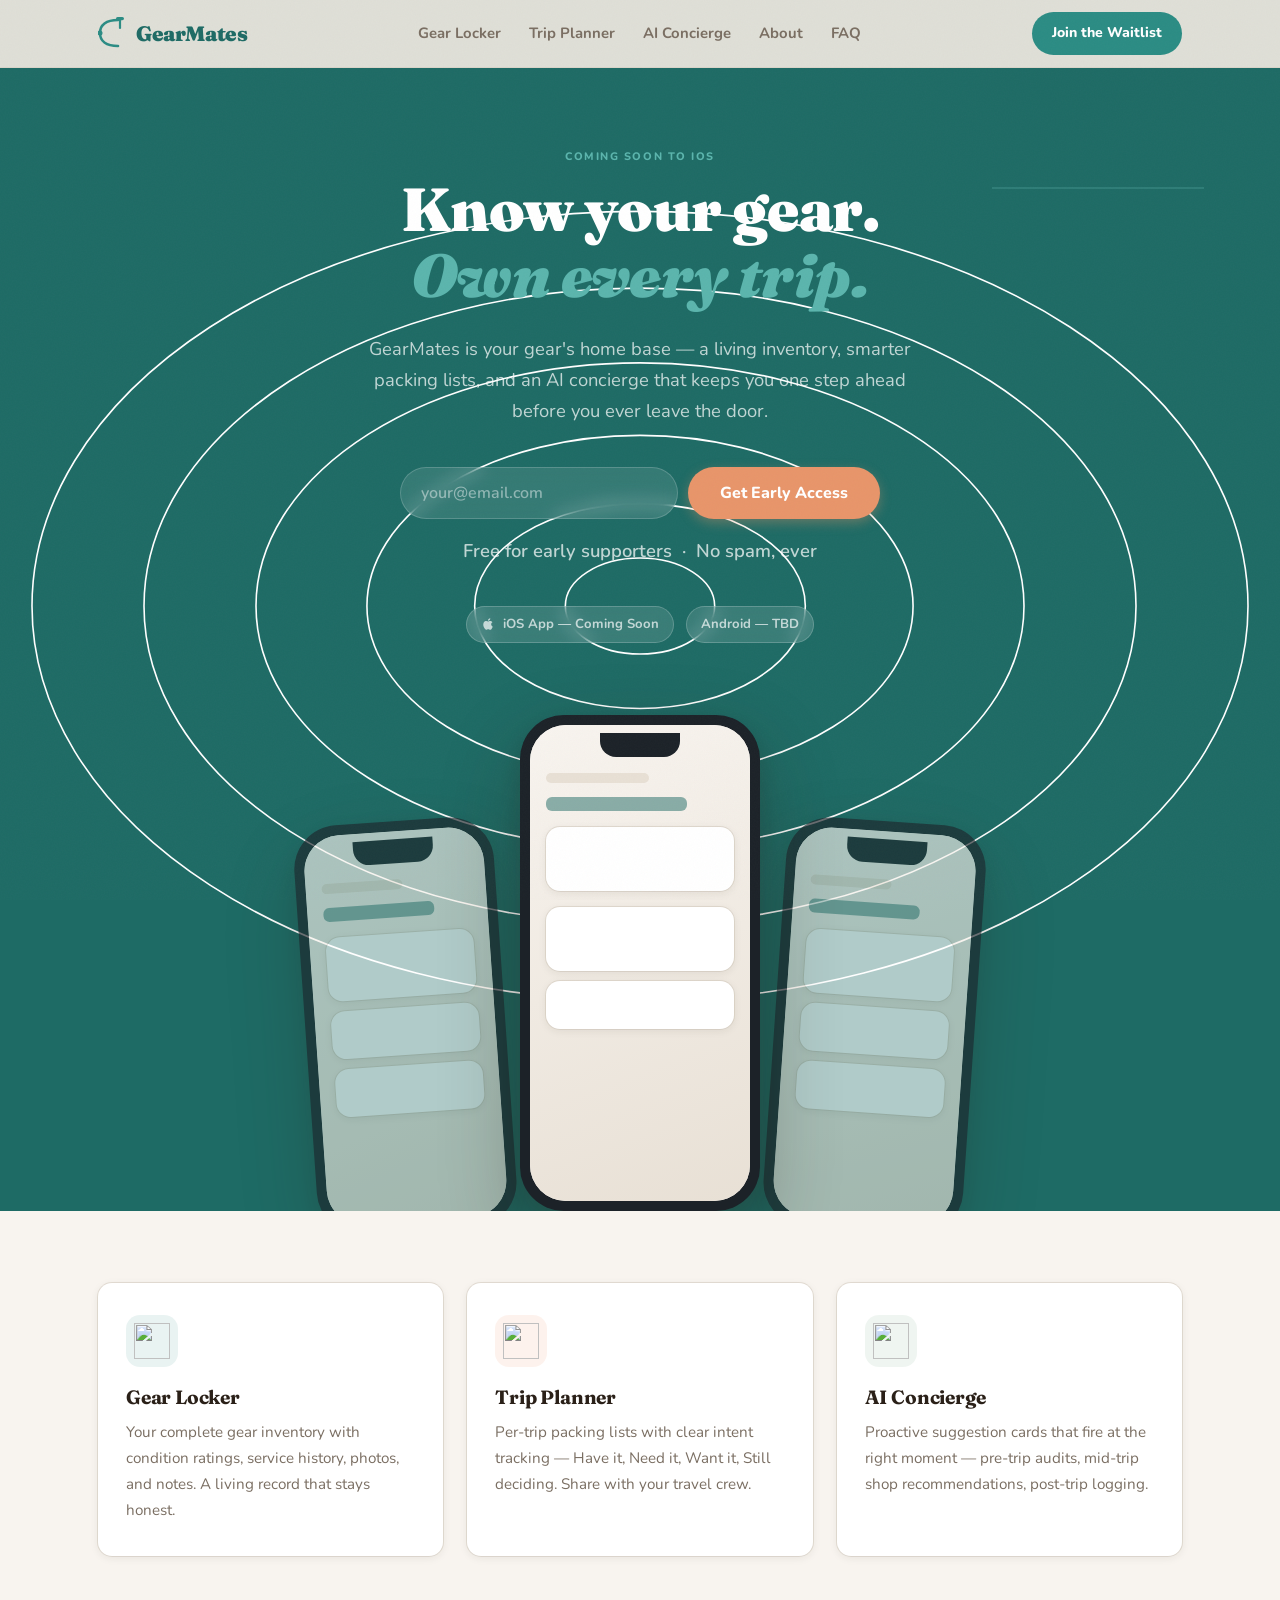
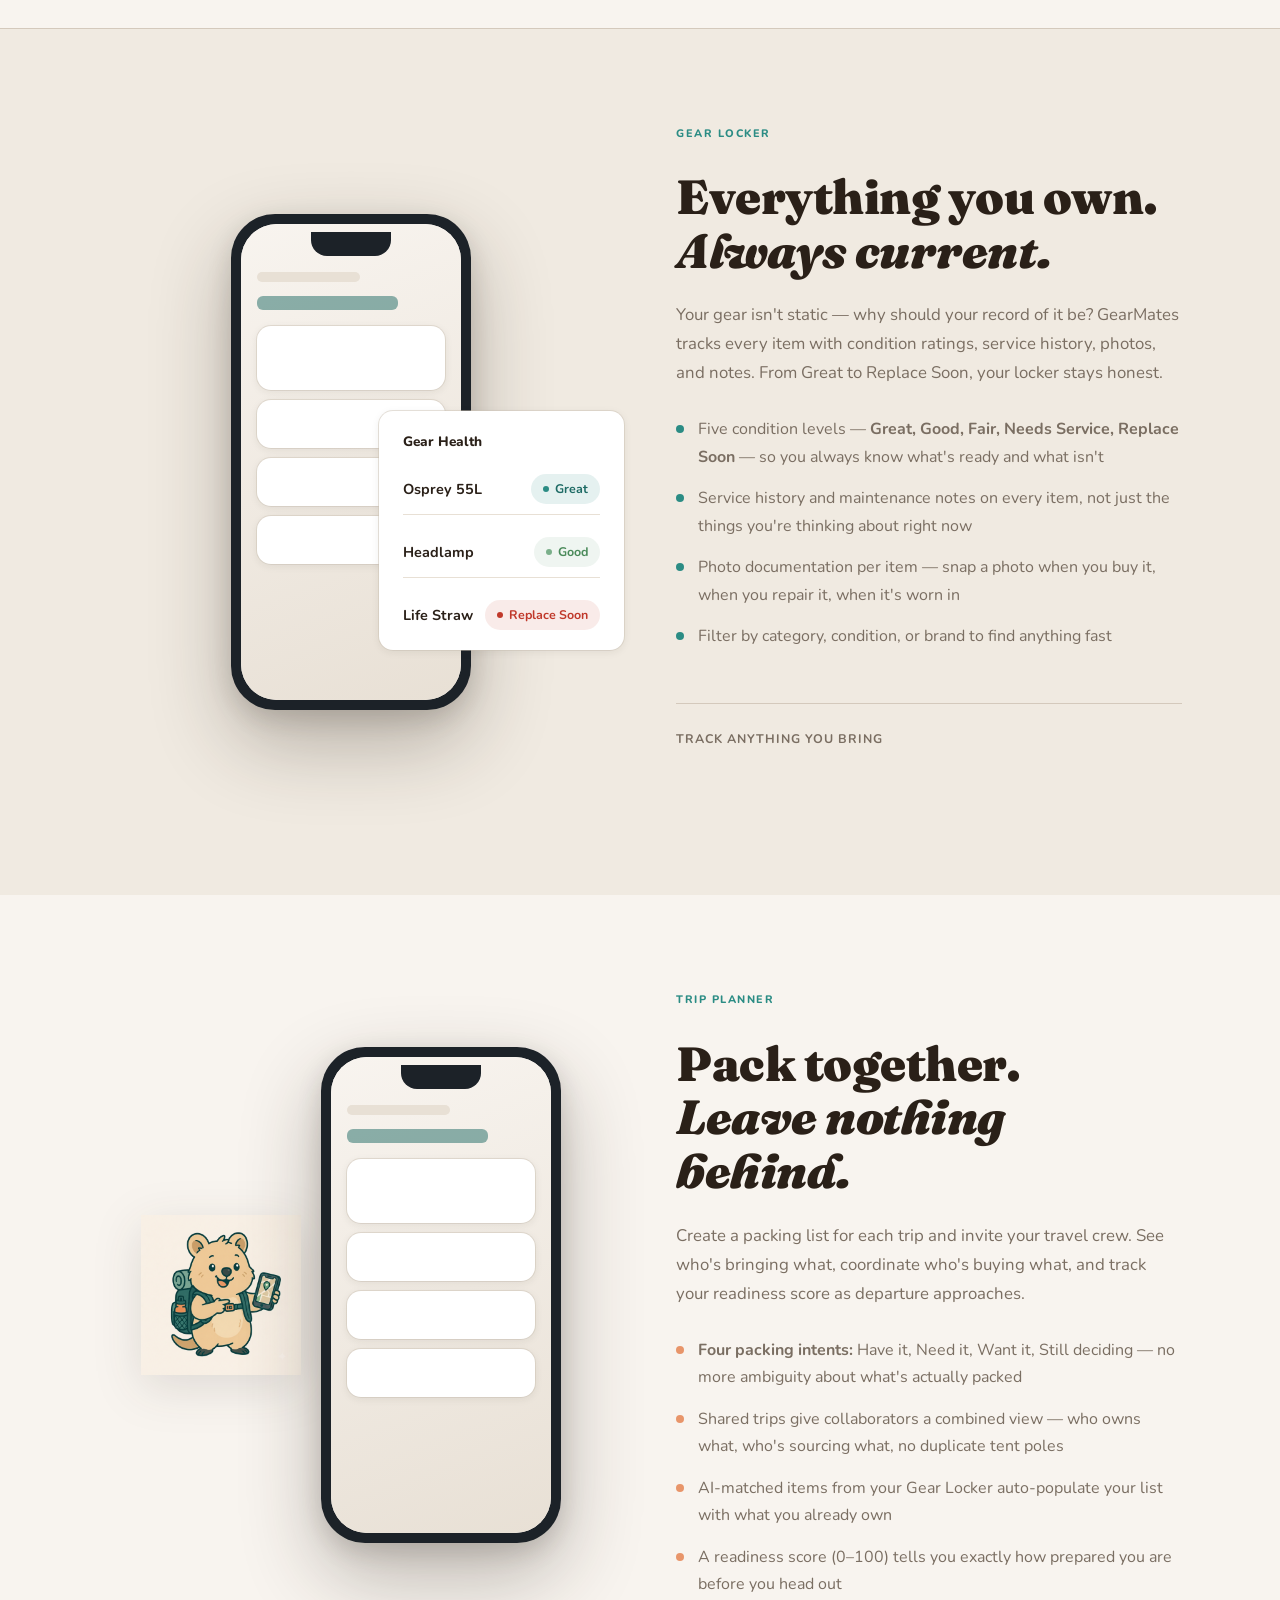
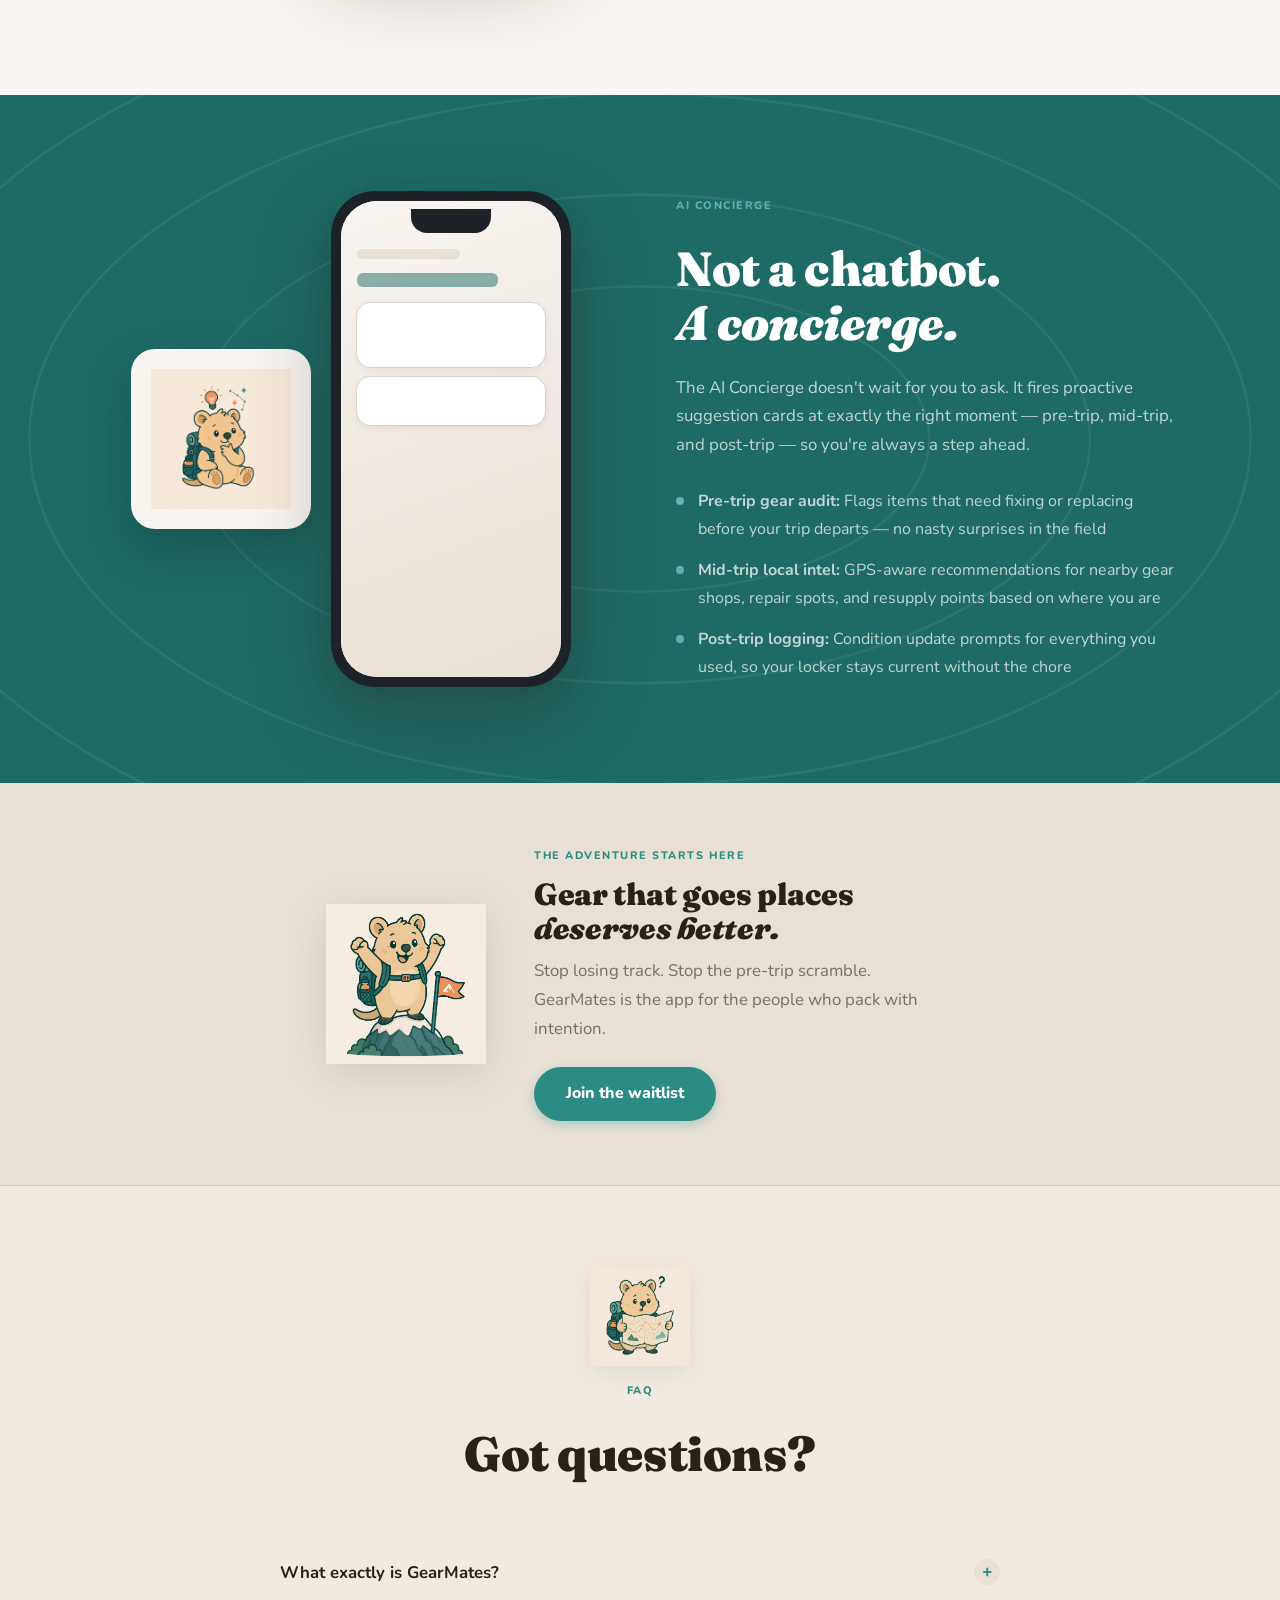
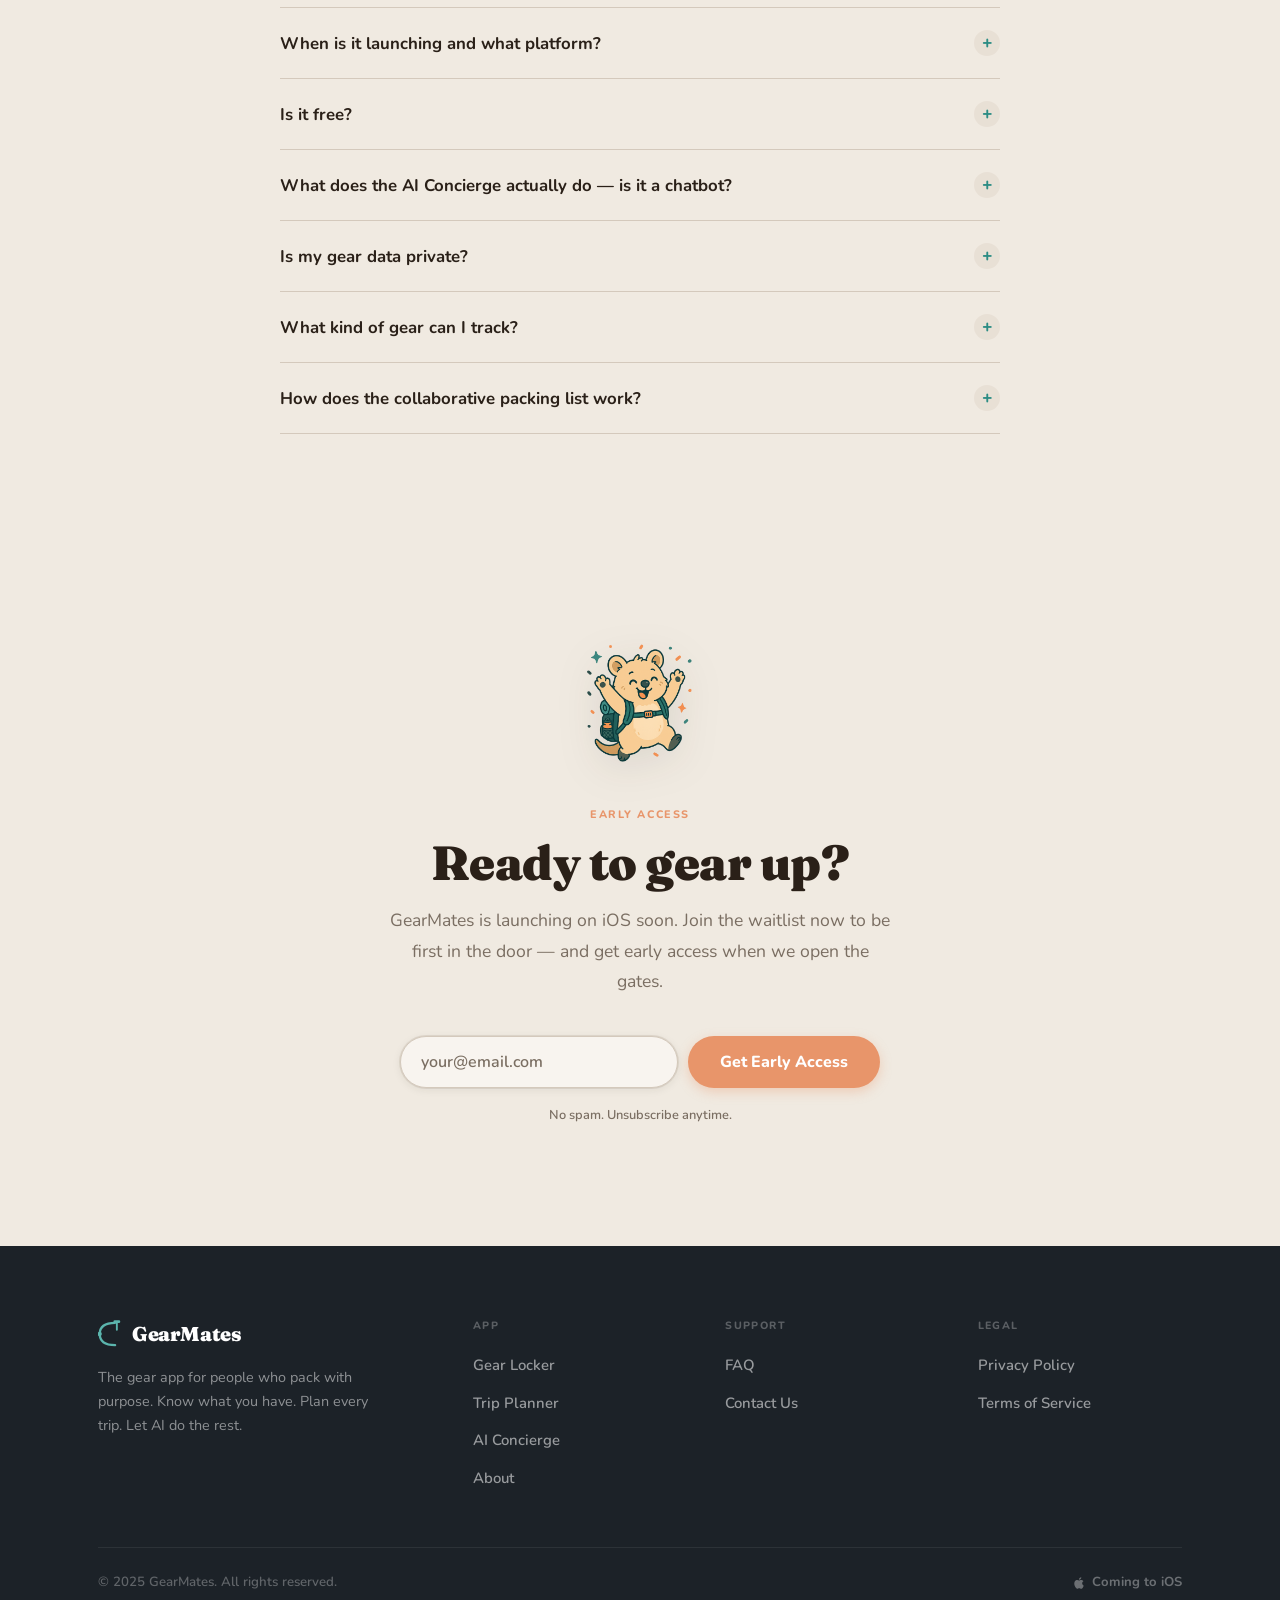
==== commit 310db353: "Replace emoji icons with brand icon images; add gear category strip to Locker section Co-Authored-By" ====
--- a/index.html
+++ b/index.html
@@ -170,19 +170,25 @@
       <div class="features-strip__grid">
 
         <a href="#locker" class="feature-card" style="cursor:pointer;">
-          <div class="feature-card__icon">🎒</div>
+          <div class="feature-card__icon">
+            <img src="assets/icons/icon-locker.png" alt="" aria-hidden="true" width="36" height="36">
+          </div>
           <h3>Gear Locker</h3>
           <p>Your complete gear inventory with condition ratings, service history, photos, and notes. A living record that stays honest.</p>
         </a>
 
         <a href="#trips" class="feature-card" style="cursor:pointer;">
-          <div class="feature-card__icon feature-card__icon--peach">✈️</div>
+          <div class="feature-card__icon feature-card__icon--peach">
+            <img src="assets/icons/icon-trips.png" alt="" aria-hidden="true" width="36" height="36">
+          </div>
           <h3>Trip Planner</h3>
           <p>Per-trip packing lists with clear intent tracking — Have it, Need it, Want it, Still deciding. Share with your travel crew.</p>
         </a>
 
         <a href="#ai" class="feature-card" style="cursor:pointer;">
-          <div class="feature-card__icon feature-card__icon--sage">✨</div>
+          <div class="feature-card__icon feature-card__icon--sage">
+            <img src="assets/icons/icon-ai.png" alt="" aria-hidden="true" width="36" height="36">
+          </div>
           <h3>AI Concierge</h3>
           <p>Proactive suggestion cards that fire at the right moment — pre-trip audits, mid-trip shop recommendations, post-trip logging.</p>
         </a>
@@ -255,6 +261,20 @@
             <div class="bullet">
               <div class="bullet__dot"></div>
               <p>Filter by category, condition, or brand to find anything fast</p>
+            </div>
+          </div>
+
+          <div class="gear-icons">
+            <p class="gear-icons__label">Track anything you bring</p>
+            <div class="gear-icons__row">
+              <img src="assets/icons/icon-backpack.png"     alt="Backpack"     width="36" height="36" onerror="this.style.opacity='0'">
+              <img src="assets/icons/icon-camera.png"       alt="Camera"       width="36" height="36" onerror="this.style.opacity='0'">
+              <img src="assets/icons/icon-boots.png"        alt="Boots"        width="36" height="36" onerror="this.style.opacity='0'">
+              <img src="assets/icons/icon-sleeping-bag.png" alt="Sleeping bag" width="36" height="36" onerror="this.style.opacity='0'">
+              <img src="assets/icons/icon-compass.png"      alt="Compass"      width="36" height="36" onerror="this.style.opacity='0'">
+              <img src="assets/icons/icon-water-bottle.png" alt="Water bottle" width="36" height="36" onerror="this.style.opacity='0'">
+              <img src="assets/icons/icon-multitool.png"    alt="Multi-tool"   width="36" height="36" onerror="this.style.opacity='0'">
+              <img src="assets/icons/icon-firstaid.png"     alt="First aid"    width="36" height="36" onerror="this.style.opacity='0'">
             </div>
           </div>
         </div>
--- a/css/styles.css
+++ b/css/styles.css
@@ -576,10 +576,45 @@
   align-items: center;
   justify-content: center;
   margin-bottom: 20px;
-  font-size: 1.5rem;
+}
+.feature-card__icon img {
+  width: 36px;
+  height: 36px;
+  object-fit: contain;
 }
 .feature-card__icon--peach { background: rgba(232,149,106,0.12); }
 .feature-card__icon--sage  { background: rgba(122,175,138,0.12); }
+
+.gear-icons {
+  margin-top: 28px;
+  padding-top: 24px;
+  border-top: 1px solid var(--border);
+}
+.gear-icons__label {
+  font-size: 0.78rem;
+  font-weight: 700;
+  letter-spacing: 0.08em;
+  text-transform: uppercase;
+  color: var(--text-muted);
+  margin-bottom: 14px;
+}
+.gear-icons__row {
+  display: flex;
+  gap: 10px;
+  flex-wrap: wrap;
+  align-items: center;
+}
+.gear-icons__row img {
+  width: 36px;
+  height: 36px;
+  object-fit: contain;
+  opacity: 0.8;
+  transition: opacity 0.2s, transform 0.2s;
+}
+.gear-icons__row img:hover {
+  opacity: 1;
+  transform: scale(1.12);
+}
 
 .feature-card h3 {
   font-size: 1.2rem;
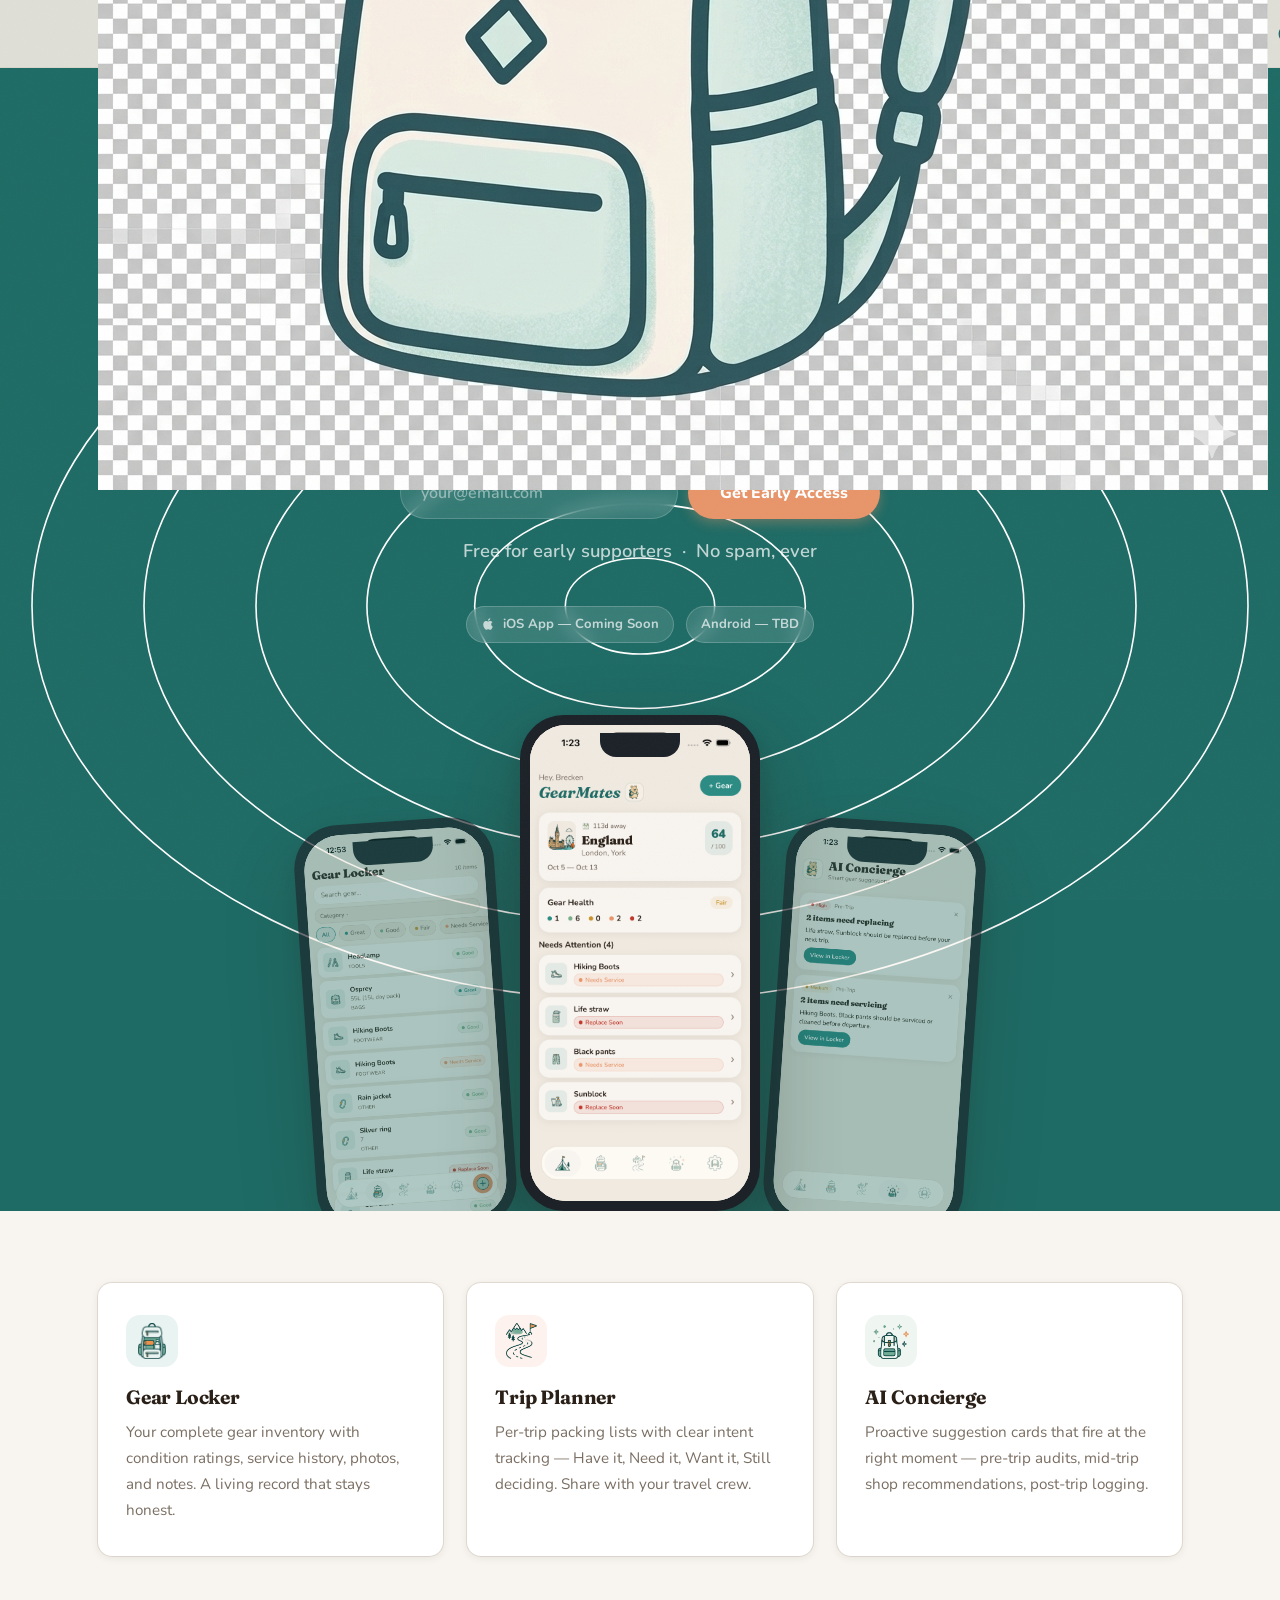
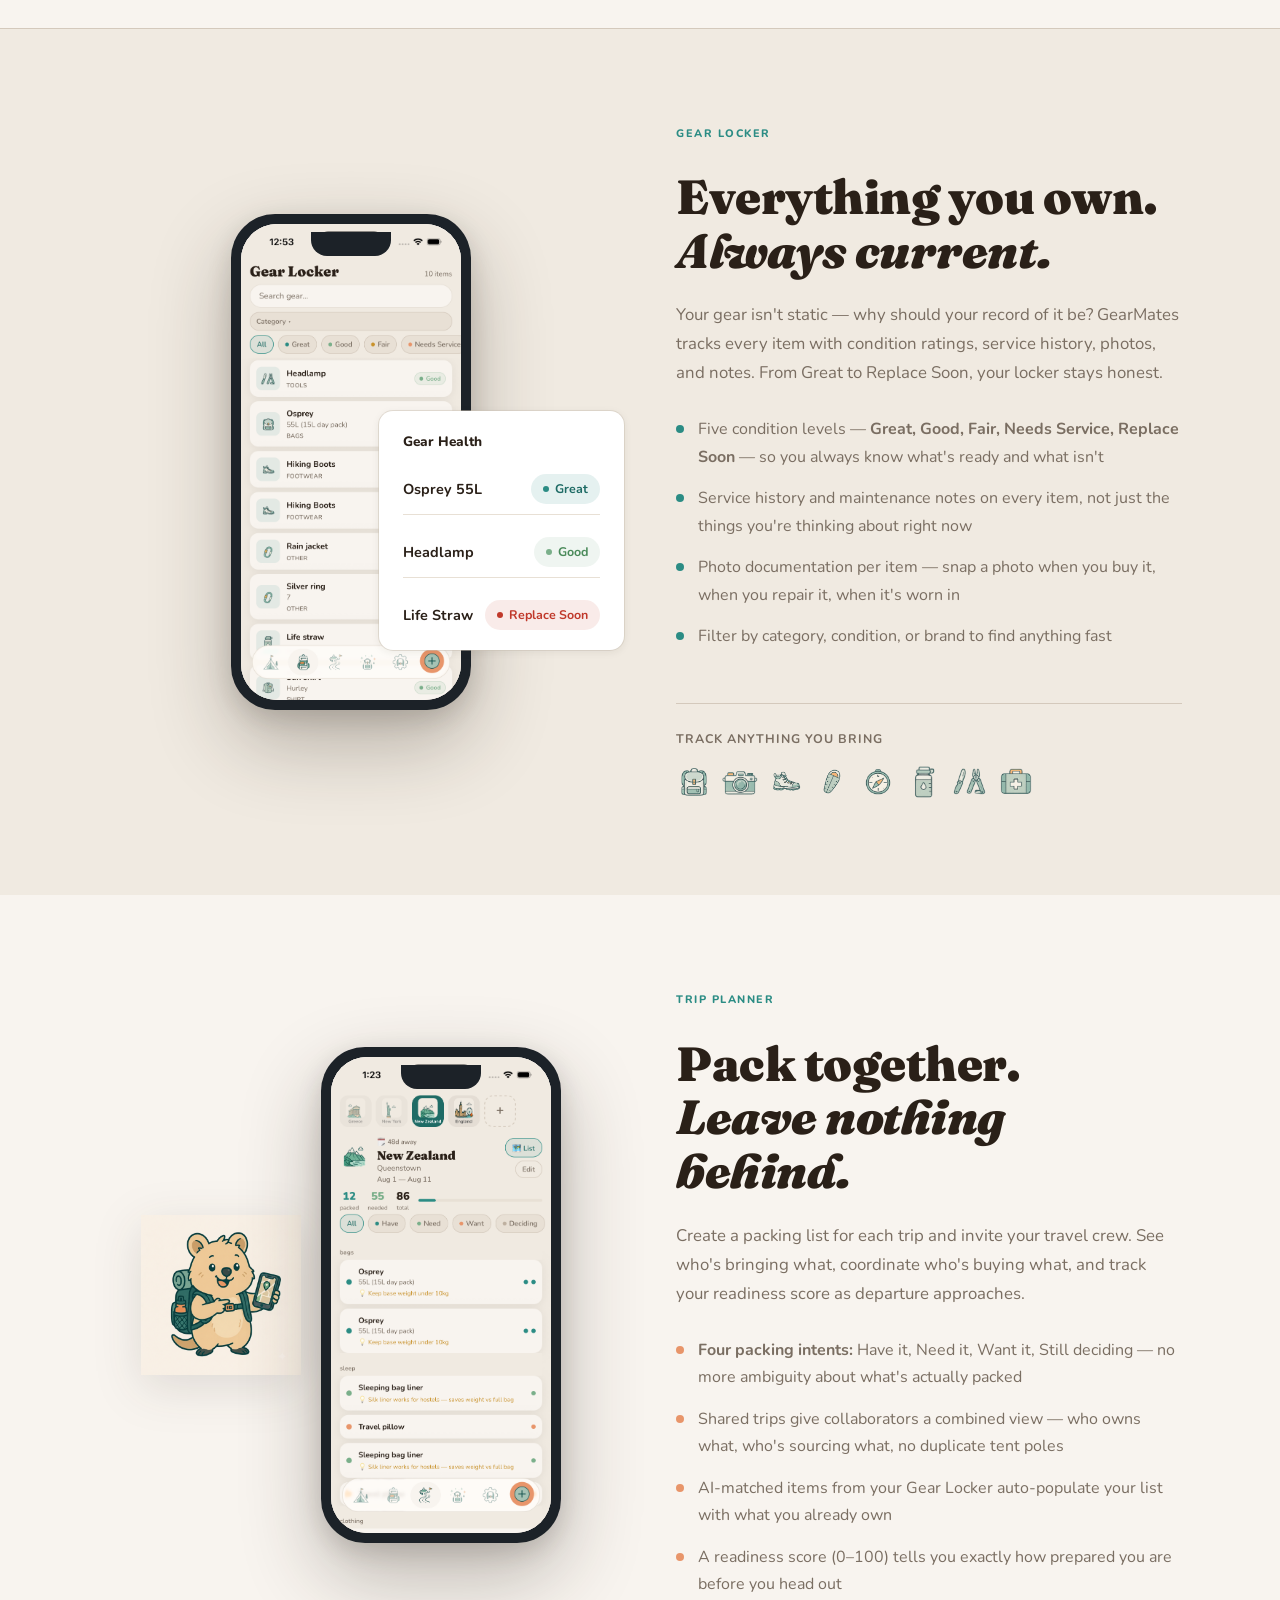
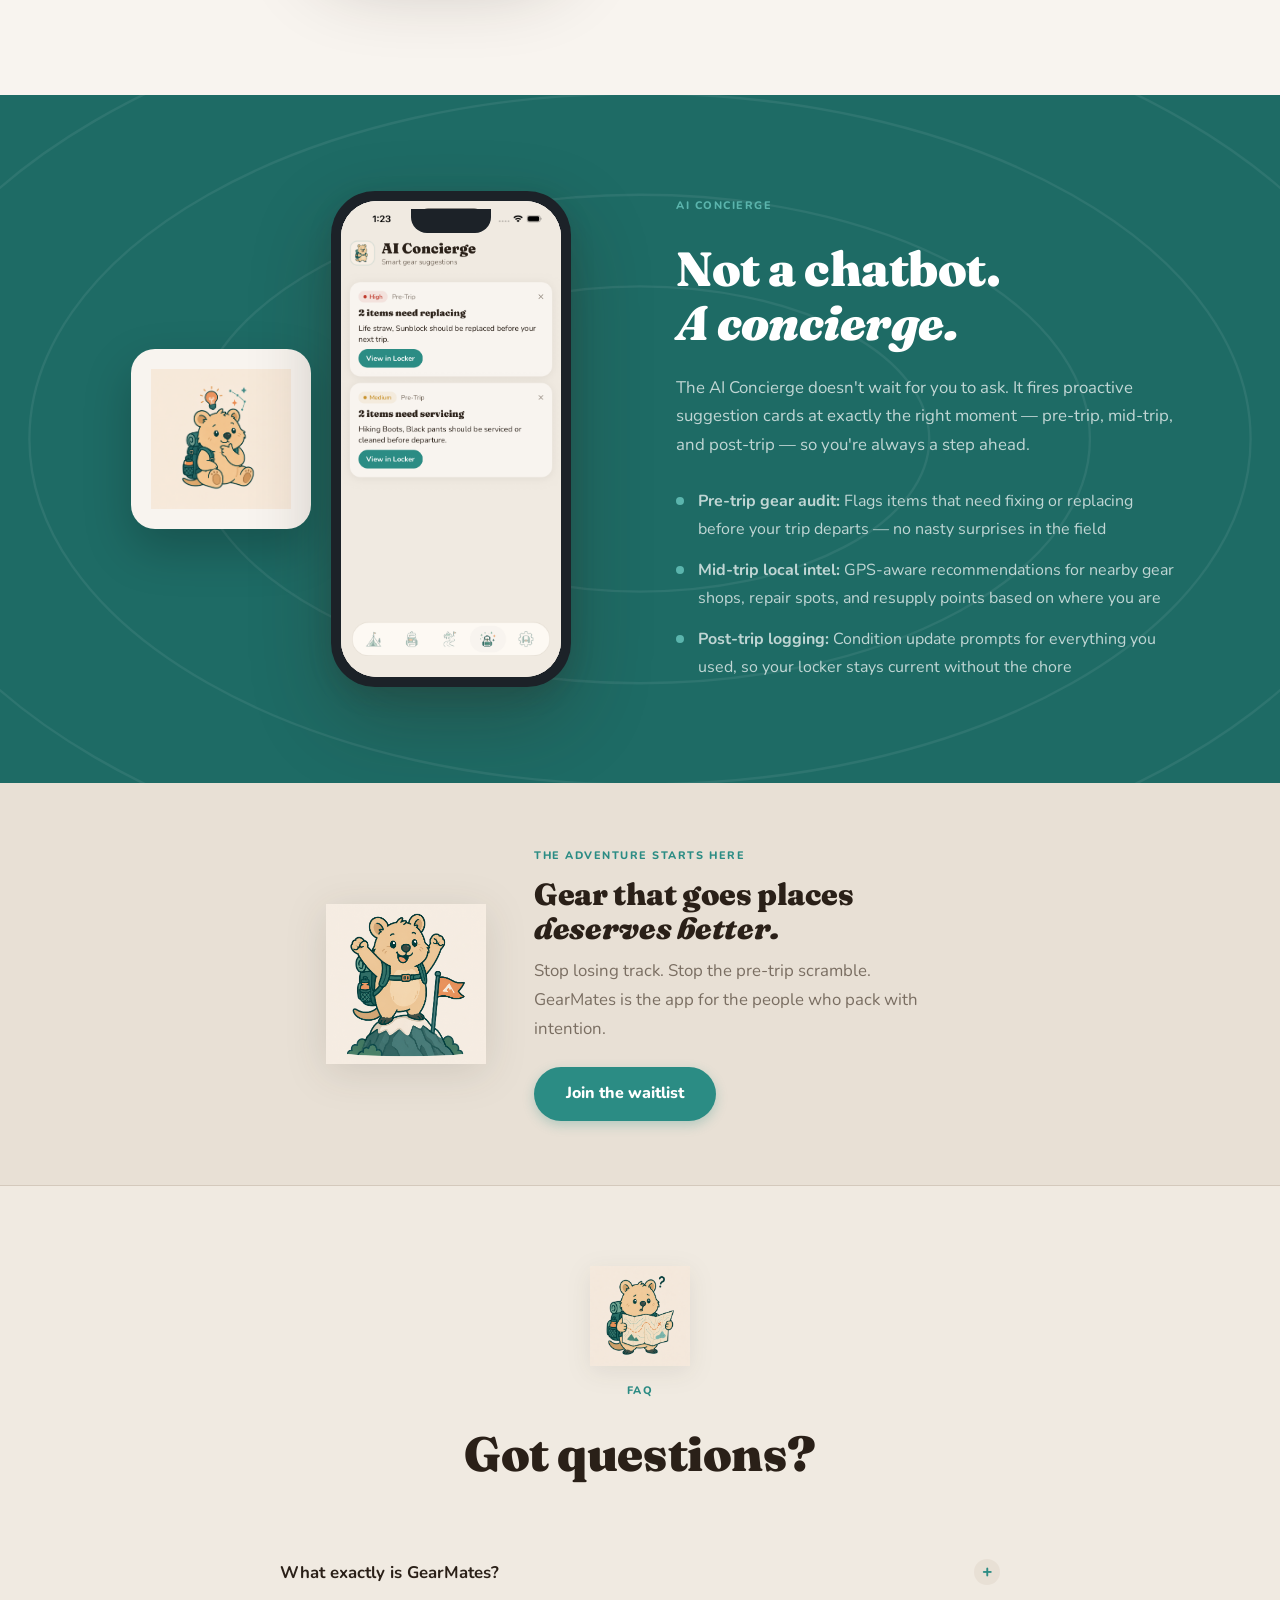
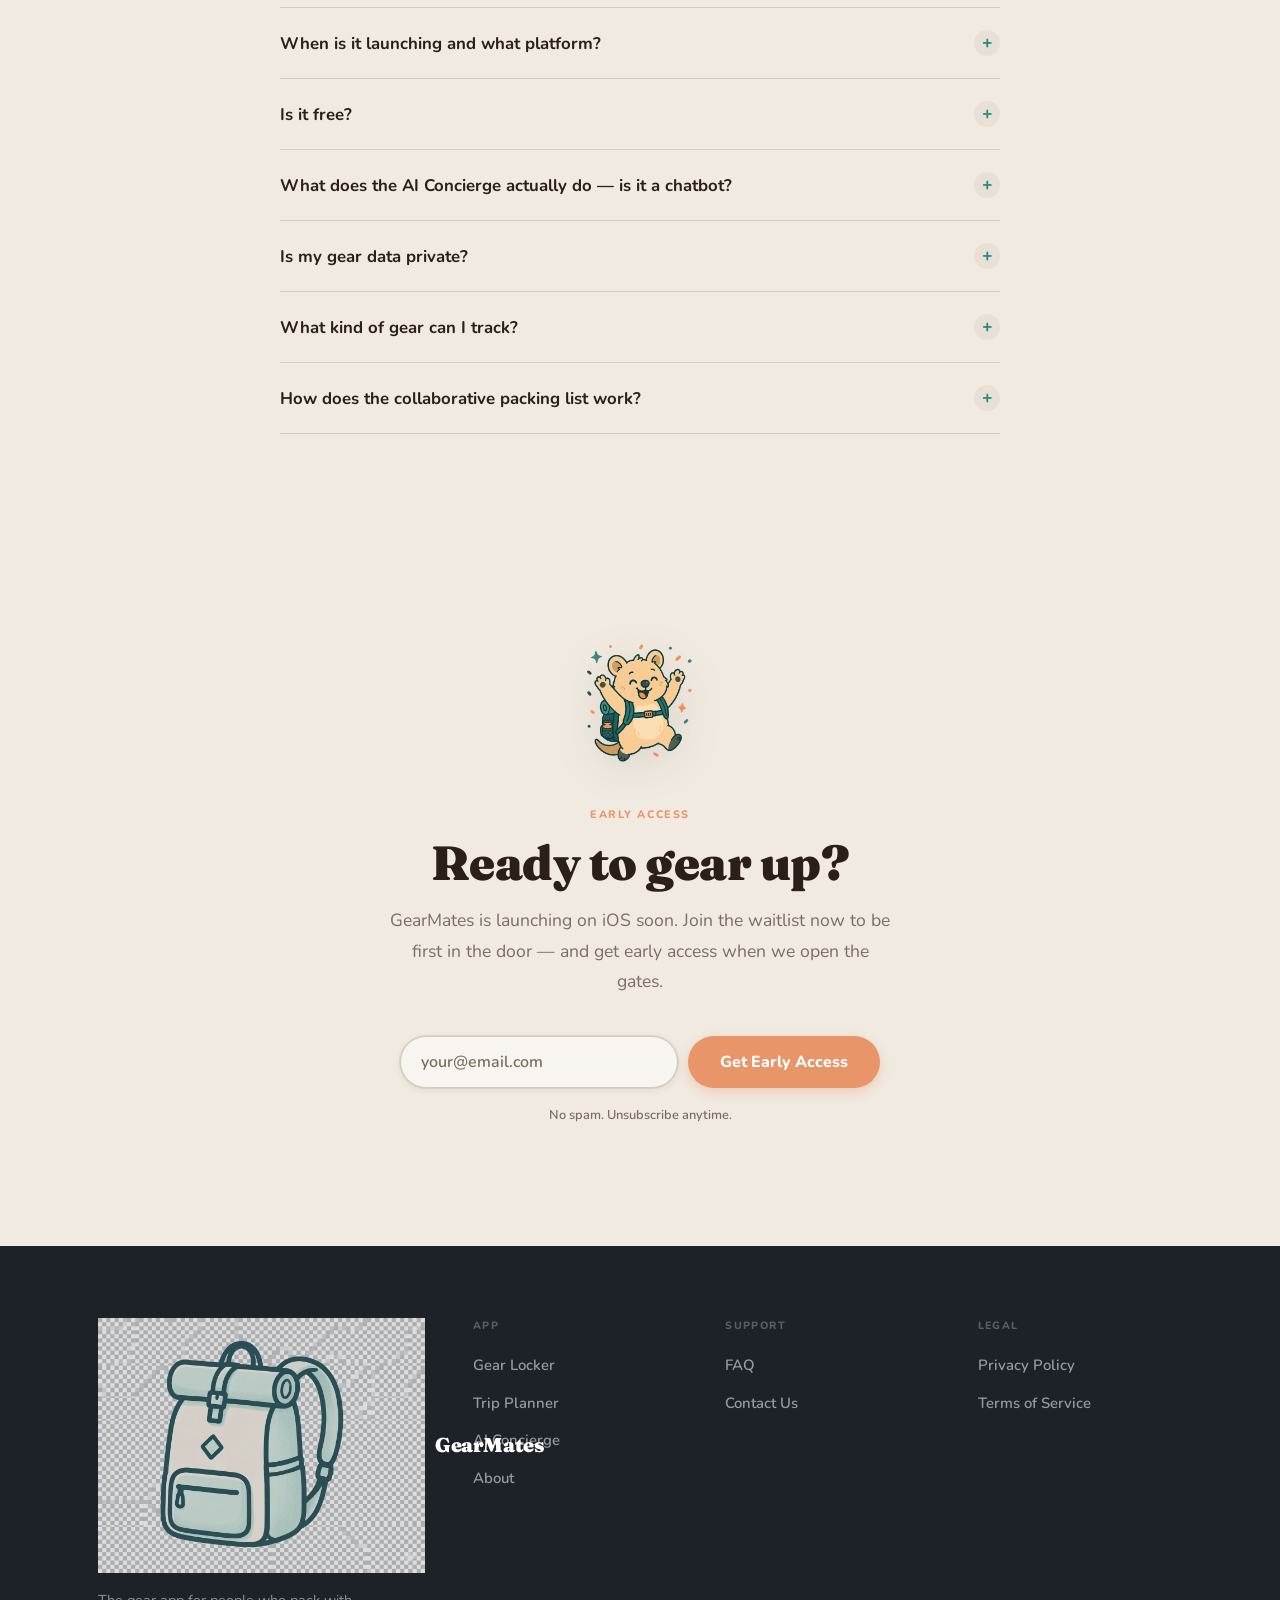
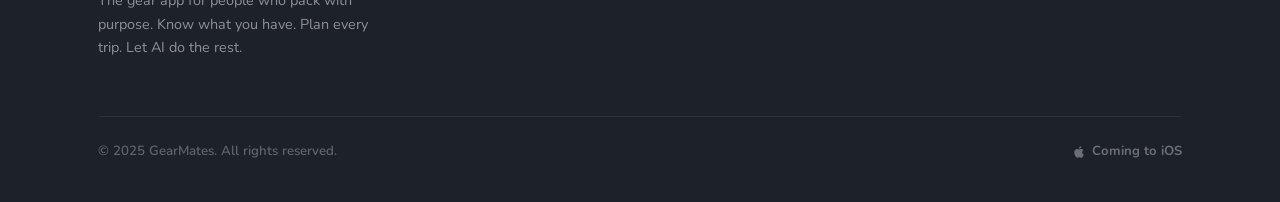
==== commit bf38c28c: "Replace carabiner SVG with illustrated backpack logo in nav and footer Co-Authored-By: Claude Sonnet" ====
--- a/index.html
+++ b/index.html
@@ -26,13 +26,7 @@
   <nav class="nav" id="nav" role="navigation" aria-label="Main navigation">
     <div class="nav__inner">
       <a href="/" class="nav__logo" aria-label="GearMates home">
-        <!-- Carabiner logo mark -->
-        <svg width="28" height="36" viewBox="0 0 28 36" fill="none" xmlns="http://www.w3.org/2000/svg" aria-hidden="true">
-          <path d="M20 5 C8 5 2 10 2 18 C2 26 8 31 20 31" stroke="#2B8C84" stroke-width="2.6" stroke-linecap="round" fill="none"/>
-          <rect x="18" y="2" width="8" height="3.2" rx="1.6" fill="#2B8C84"/>
-          <line x1="22" y1="5.2" x2="22" y2="13" stroke="#2B8C84" stroke-width="2.2" stroke-linecap="round"/>
-          <circle cx="2" cy="18" r="2.5" fill="#2B8C84"/>
-        </svg>
+        <img src="assets/icons/Gearmates-logo-transparentbackground.png" alt="" aria-hidden="true" height="36" style="width:auto;">
         <span class="nav__wordmark">GearMates</span>
       </a>
 
@@ -584,12 +578,7 @@
 
         <div class="footer__brand">
           <div class="footer__logo">
-            <svg width="24" height="32" viewBox="0 0 28 36" fill="none" xmlns="http://www.w3.org/2000/svg" aria-hidden="true">
-              <path d="M20 5 C8 5 2 10 2 18 C2 26 8 31 20 31" stroke="#5BB5AD" stroke-width="2.6" stroke-linecap="round" fill="none"/>
-              <rect x="18" y="2" width="8" height="3.2" rx="1.6" fill="#5BB5AD"/>
-              <line x1="22" y1="5.2" x2="22" y2="13" stroke="#5BB5AD" stroke-width="2.2" stroke-linecap="round"/>
-              <circle cx="2" cy="18" r="2.5" fill="#5BB5AD"/>
-            </svg>
+            <img src="assets/icons/Gearmates-logo-transparentbackground.png" alt="" aria-hidden="true" height="28" style="width:auto; opacity:0.85;">
             <span class="footer__wordmark">GearMates</span>
           </div>
           <p class="footer__tagline">The gear app for people who pack with purpose. Know what you have. Plan every trip. Let AI do the rest.</p>
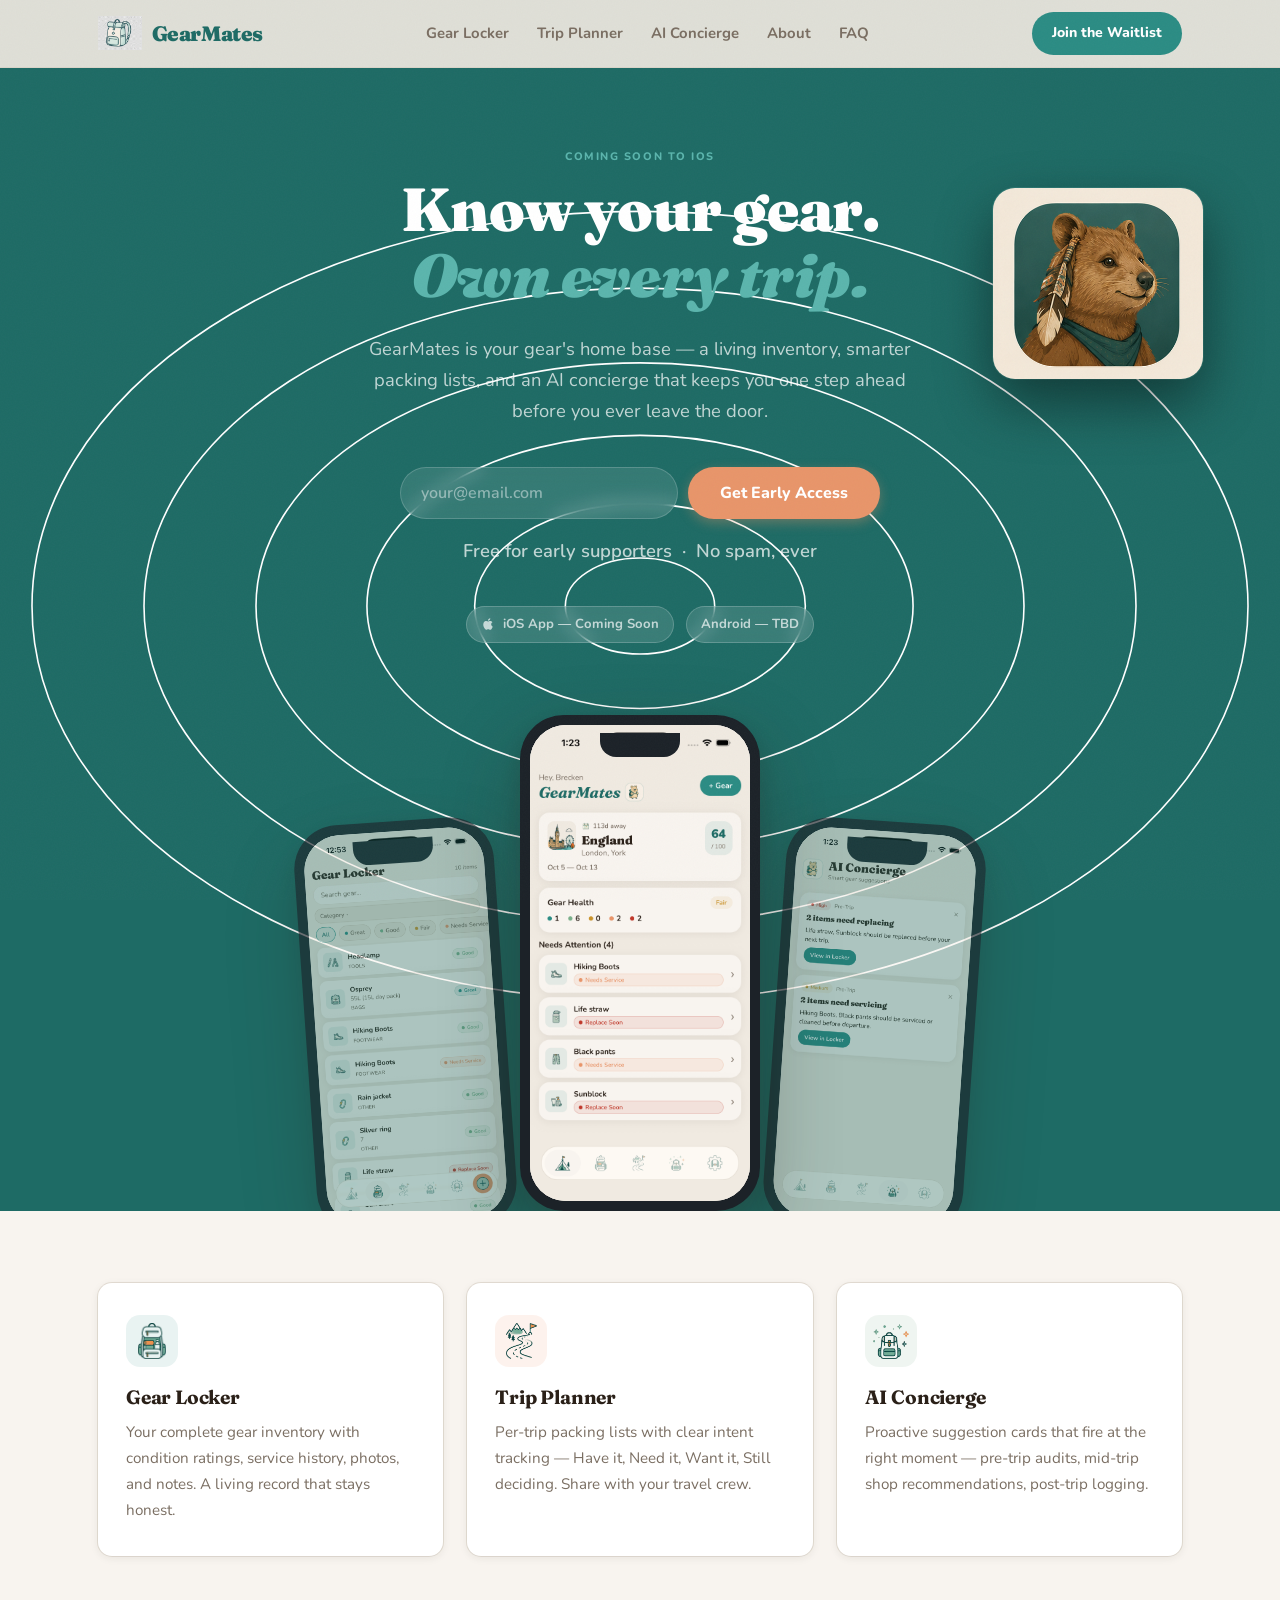
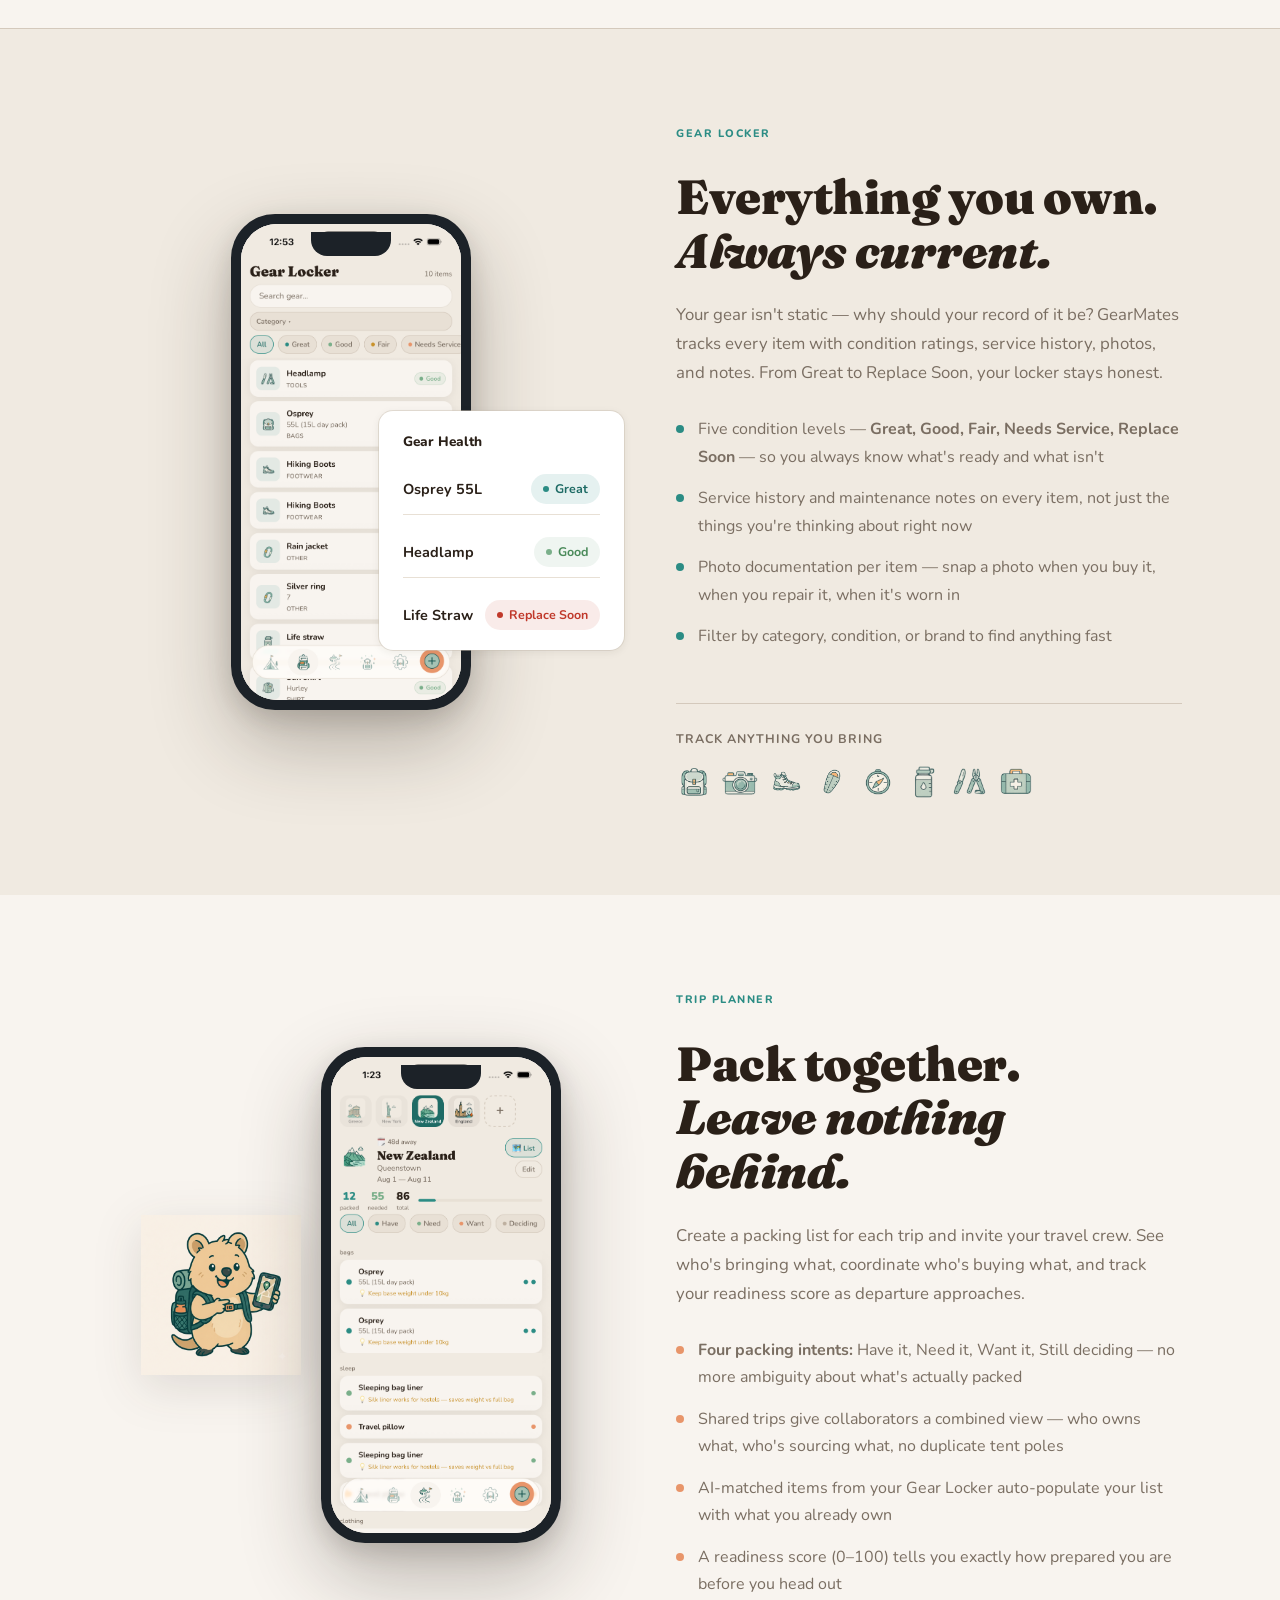
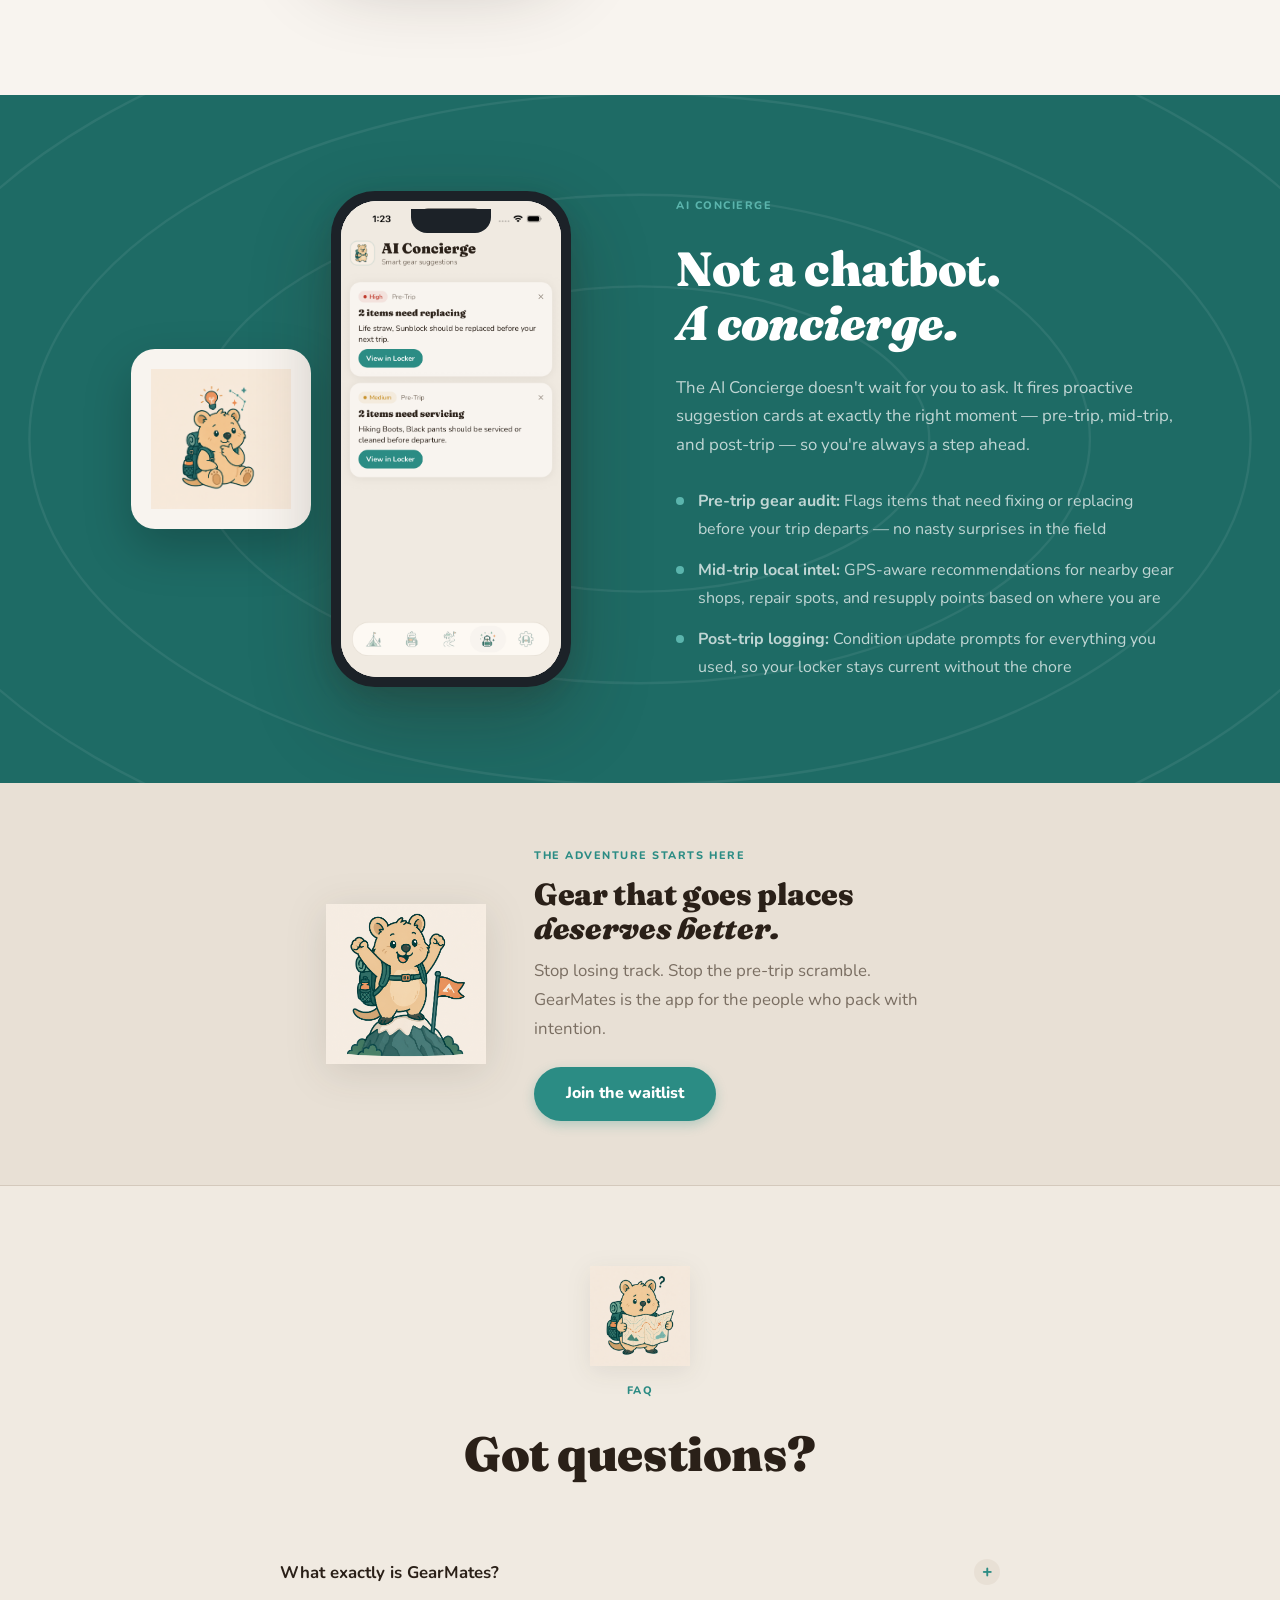
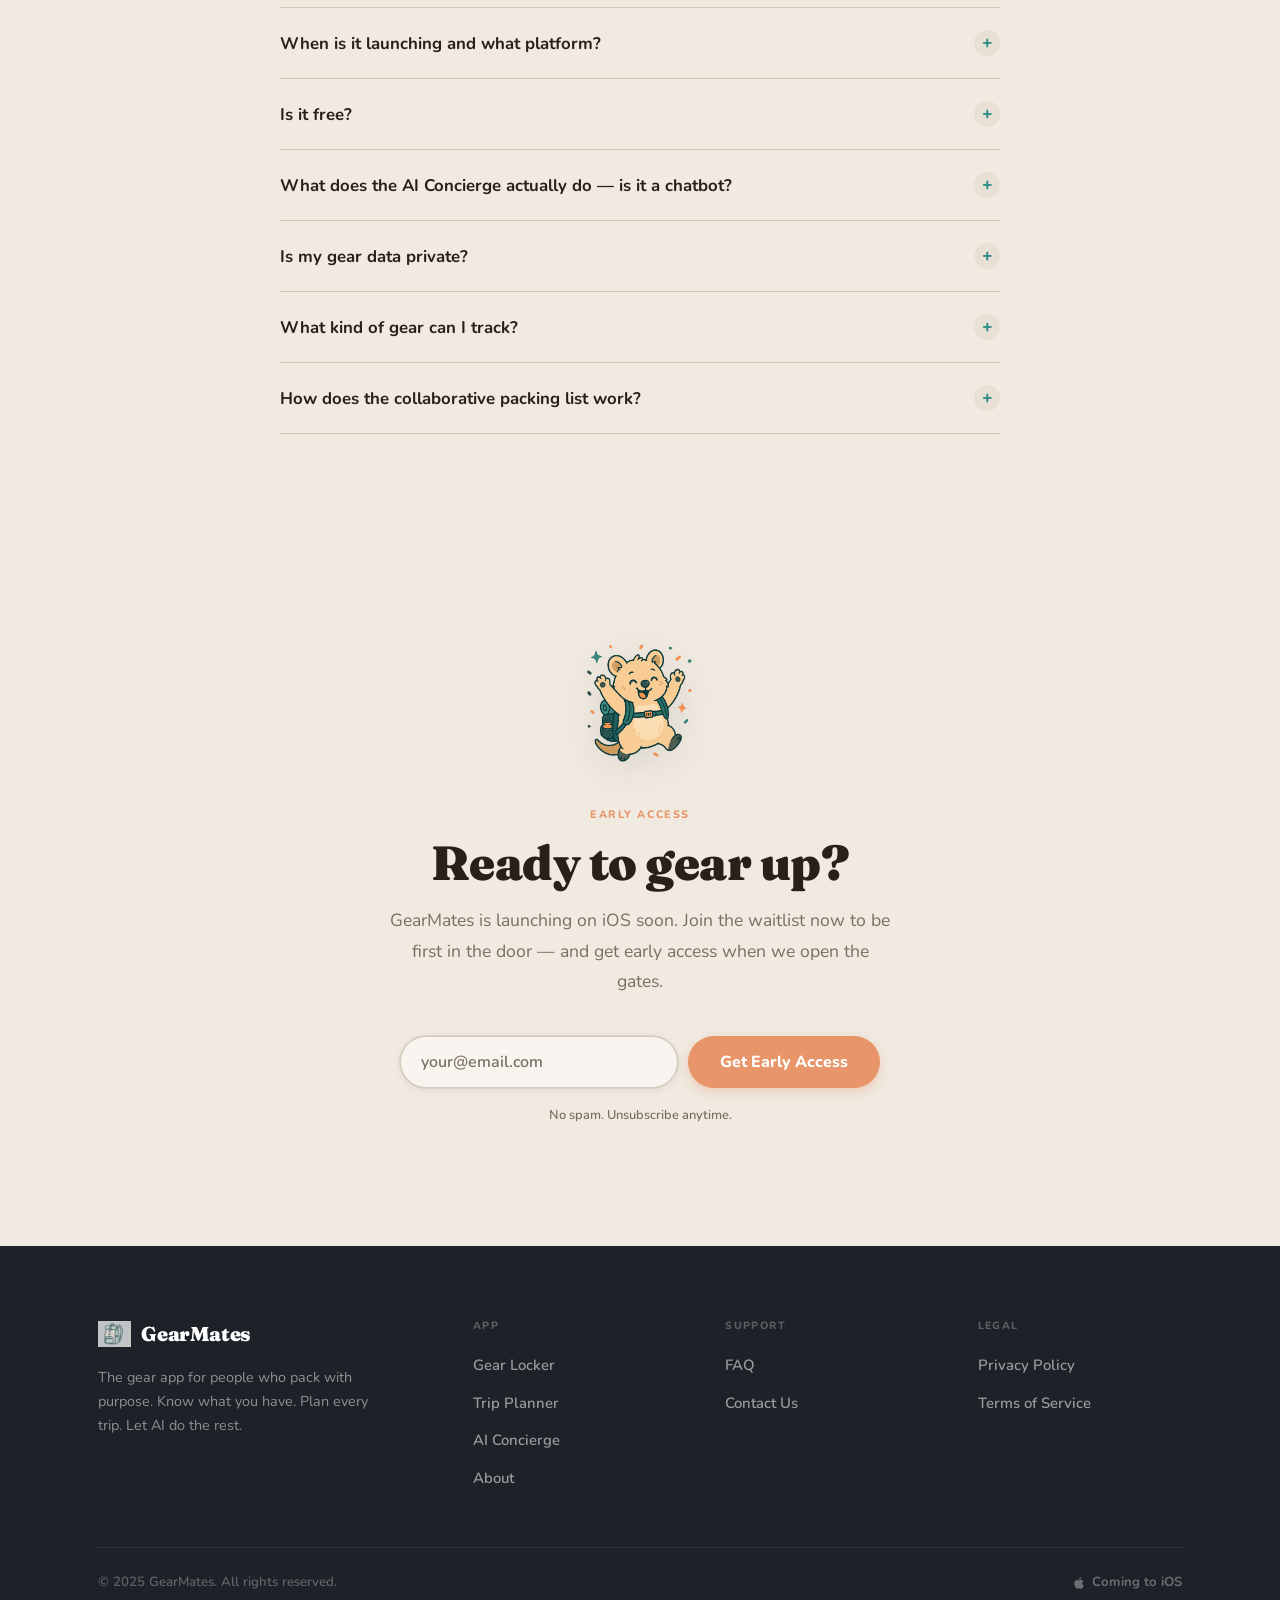
==== commit bba5253d: "Fix nav logo image size via CSS constraints Co-Authored-By: Claude Sonnet 4.6 <noreply@anthropic.com" ====
--- a/index.html
+++ b/index.html
@@ -26,7 +26,7 @@
   <nav class="nav" id="nav" role="navigation" aria-label="Main navigation">
     <div class="nav__inner">
       <a href="/" class="nav__logo" aria-label="GearMates home">
-        <img src="assets/icons/Gearmates-logo-transparentbackground.png" alt="" aria-hidden="true" height="36" style="width:auto;">
+        <img src="assets/icons/Gearmates-logo-transparentbackground.png" alt="" aria-hidden="true">
         <span class="nav__wordmark">GearMates</span>
       </a>
 
@@ -578,7 +578,7 @@
 
         <div class="footer__brand">
           <div class="footer__logo">
-            <img src="assets/icons/Gearmates-logo-transparentbackground.png" alt="" aria-hidden="true" height="28" style="width:auto; opacity:0.85;">
+            <img src="assets/icons/Gearmates-logo-transparentbackground.png" alt="" aria-hidden="true">
             <span class="footer__wordmark">GearMates</span>
           </div>
           <p class="footer__tagline">The gear app for people who pack with purpose. Know what you have. Plan every trip. Let AI do the rest.</p>
--- a/css/styles.css
+++ b/css/styles.css
@@ -183,6 +183,16 @@
   align-items: center;
   gap: 10px;
   flex-shrink: 0;
+}
+.nav__logo img {
+  height: 34px;
+  width: auto;
+  flex-shrink: 0;
+}
+.footer__logo img {
+  height: 26px;
+  width: auto;
+  opacity: 0.85;
 }
 
 .nav__wordmark {
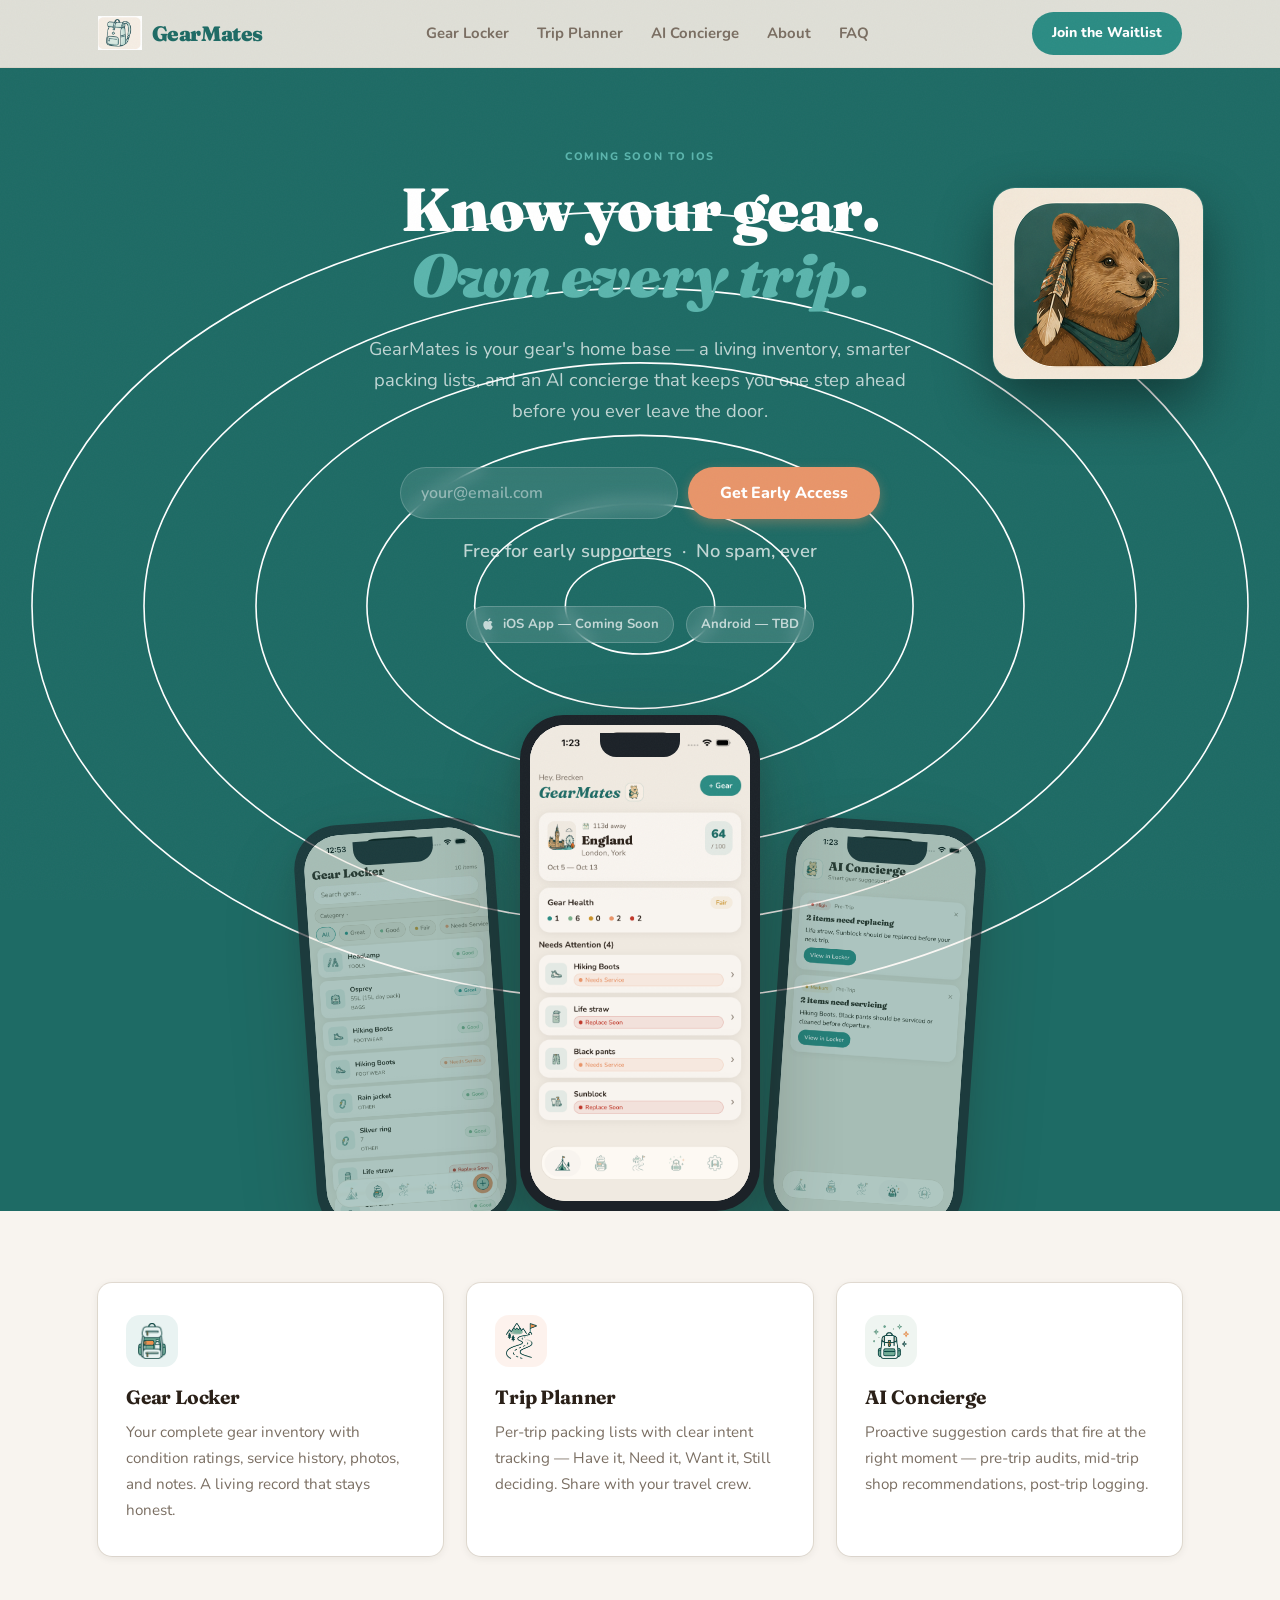
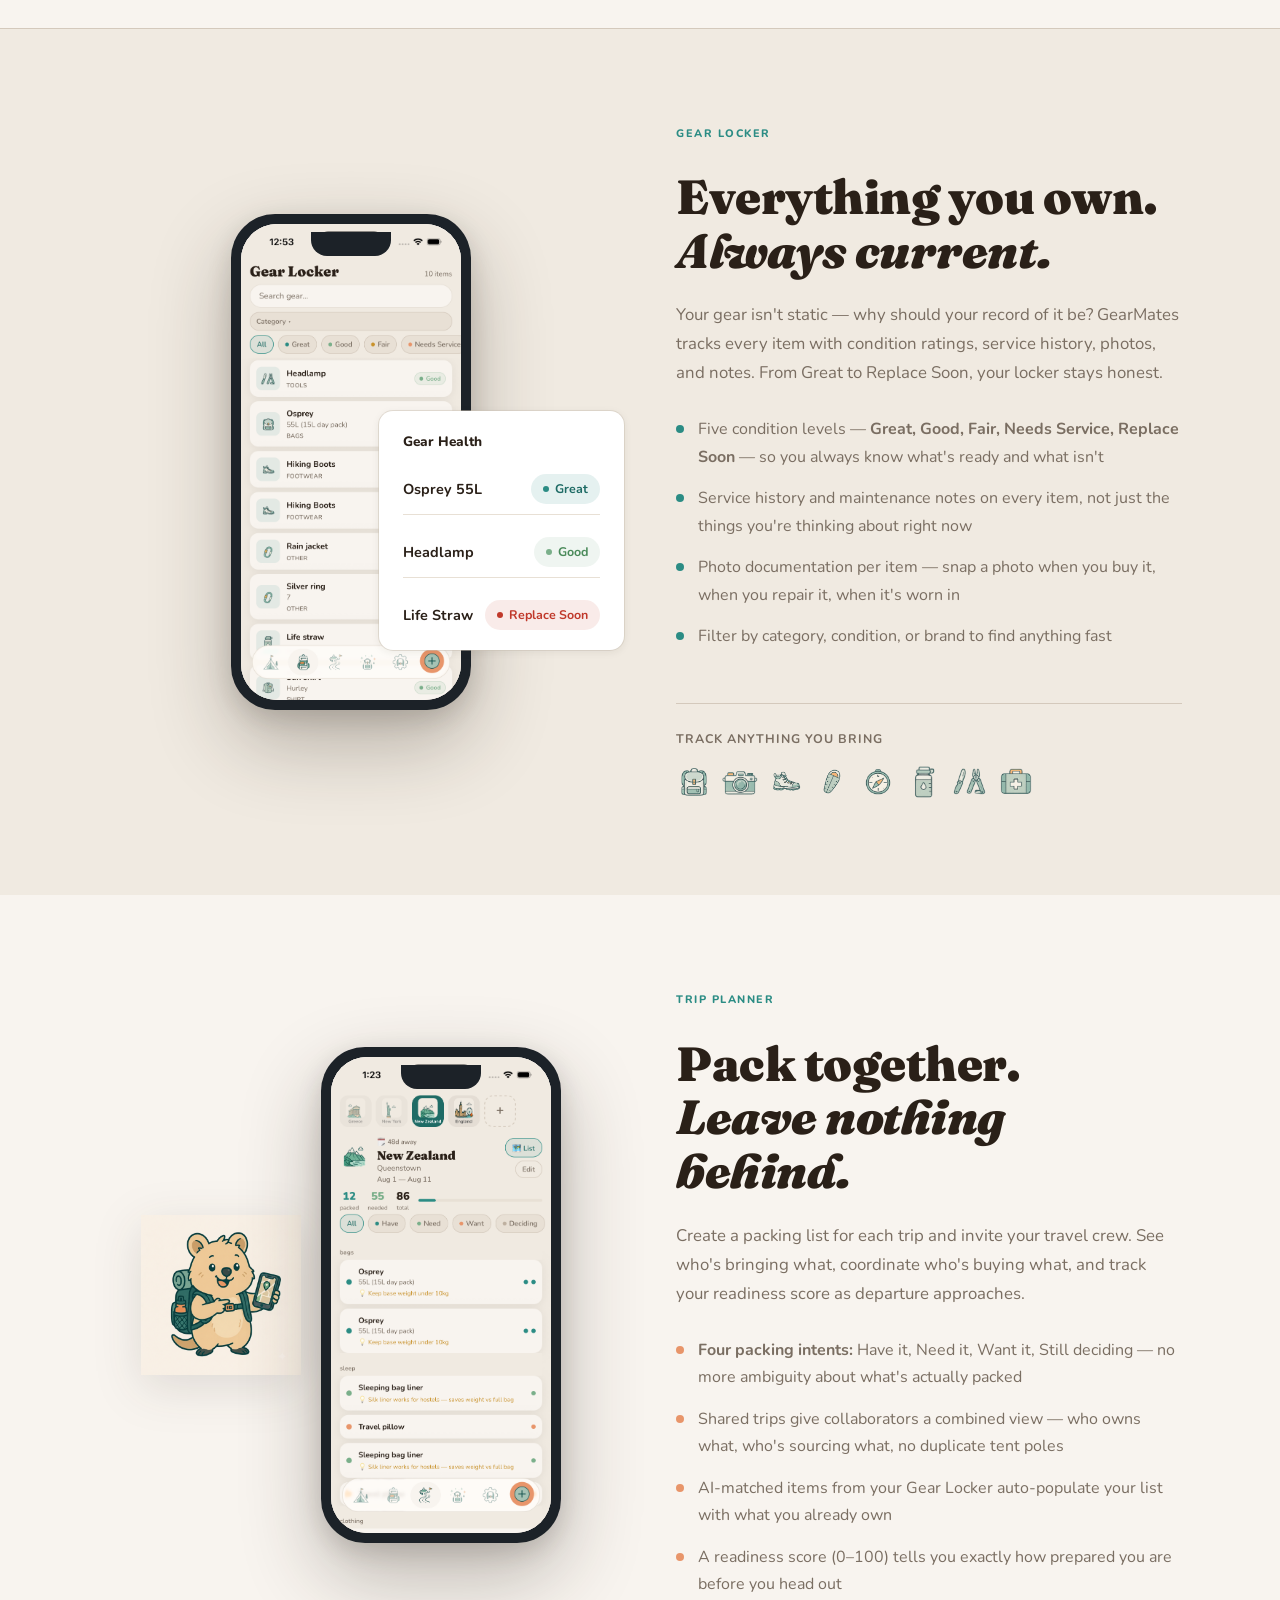
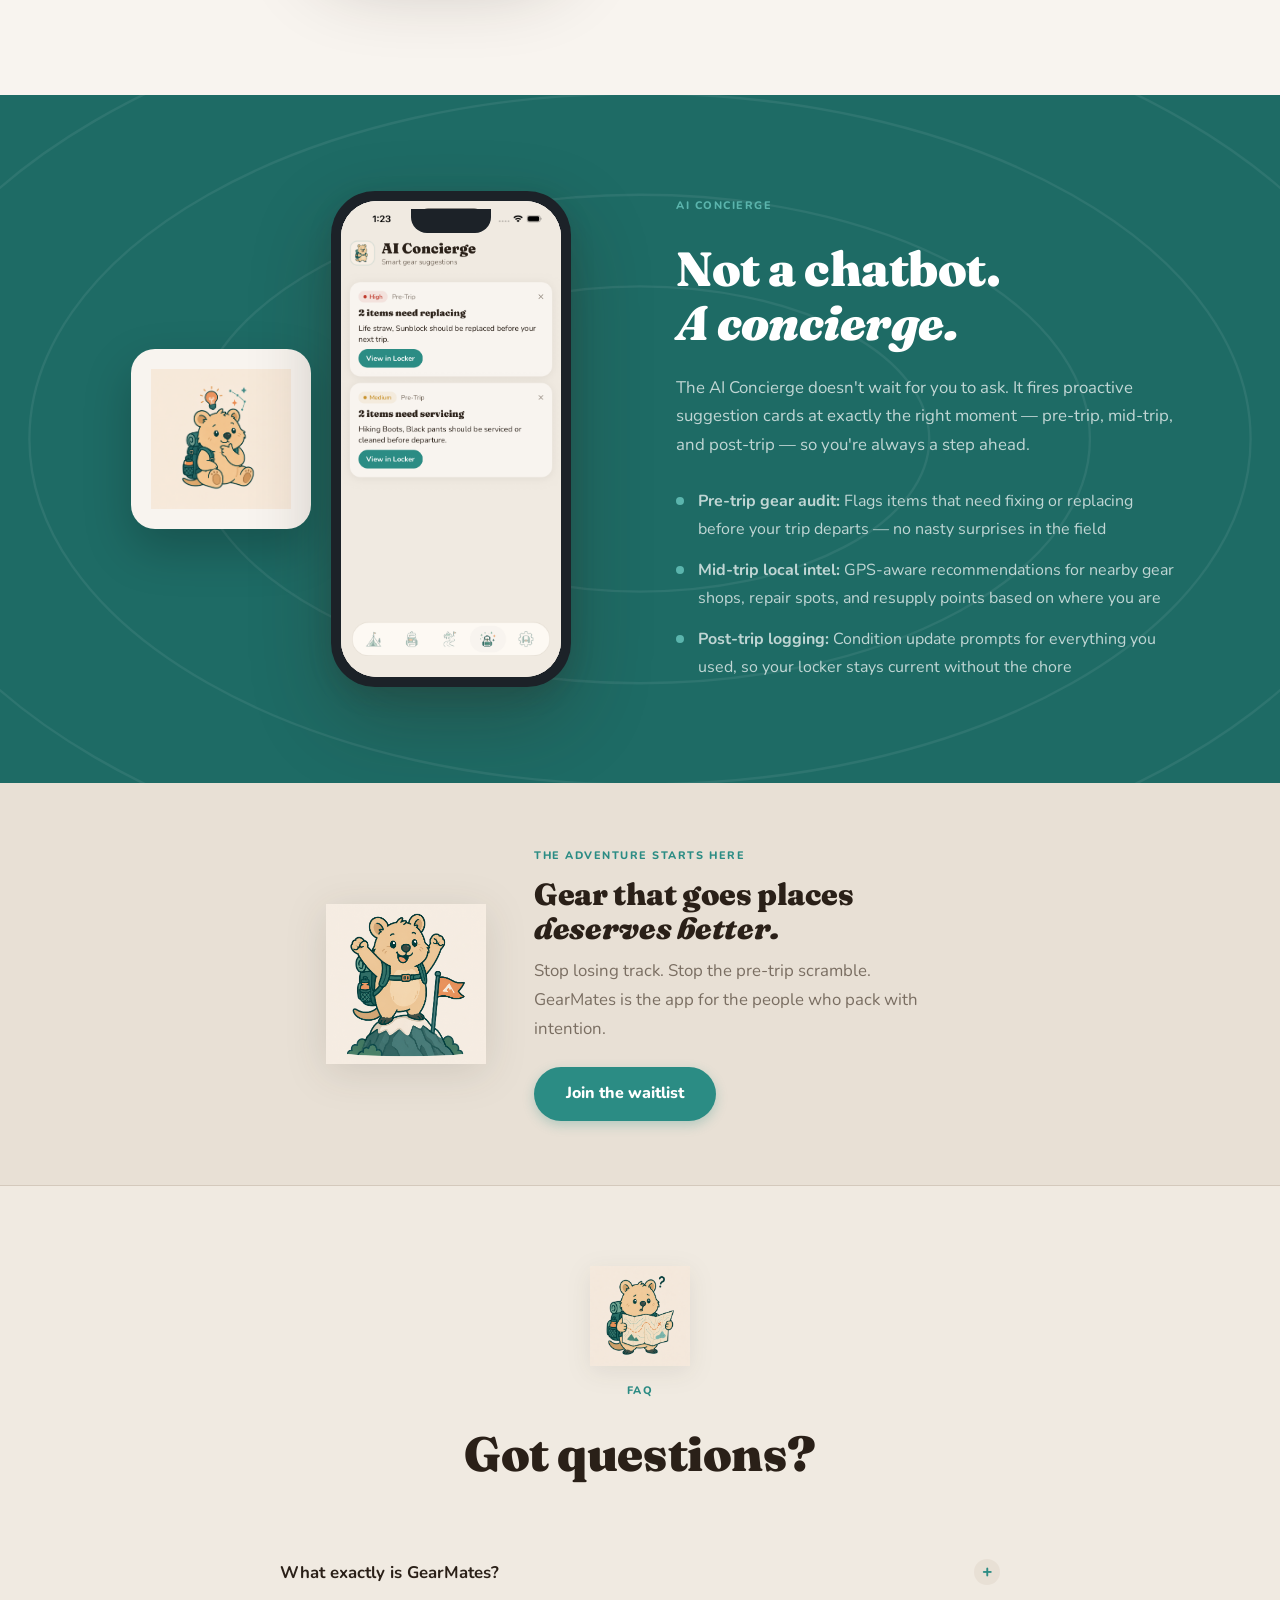
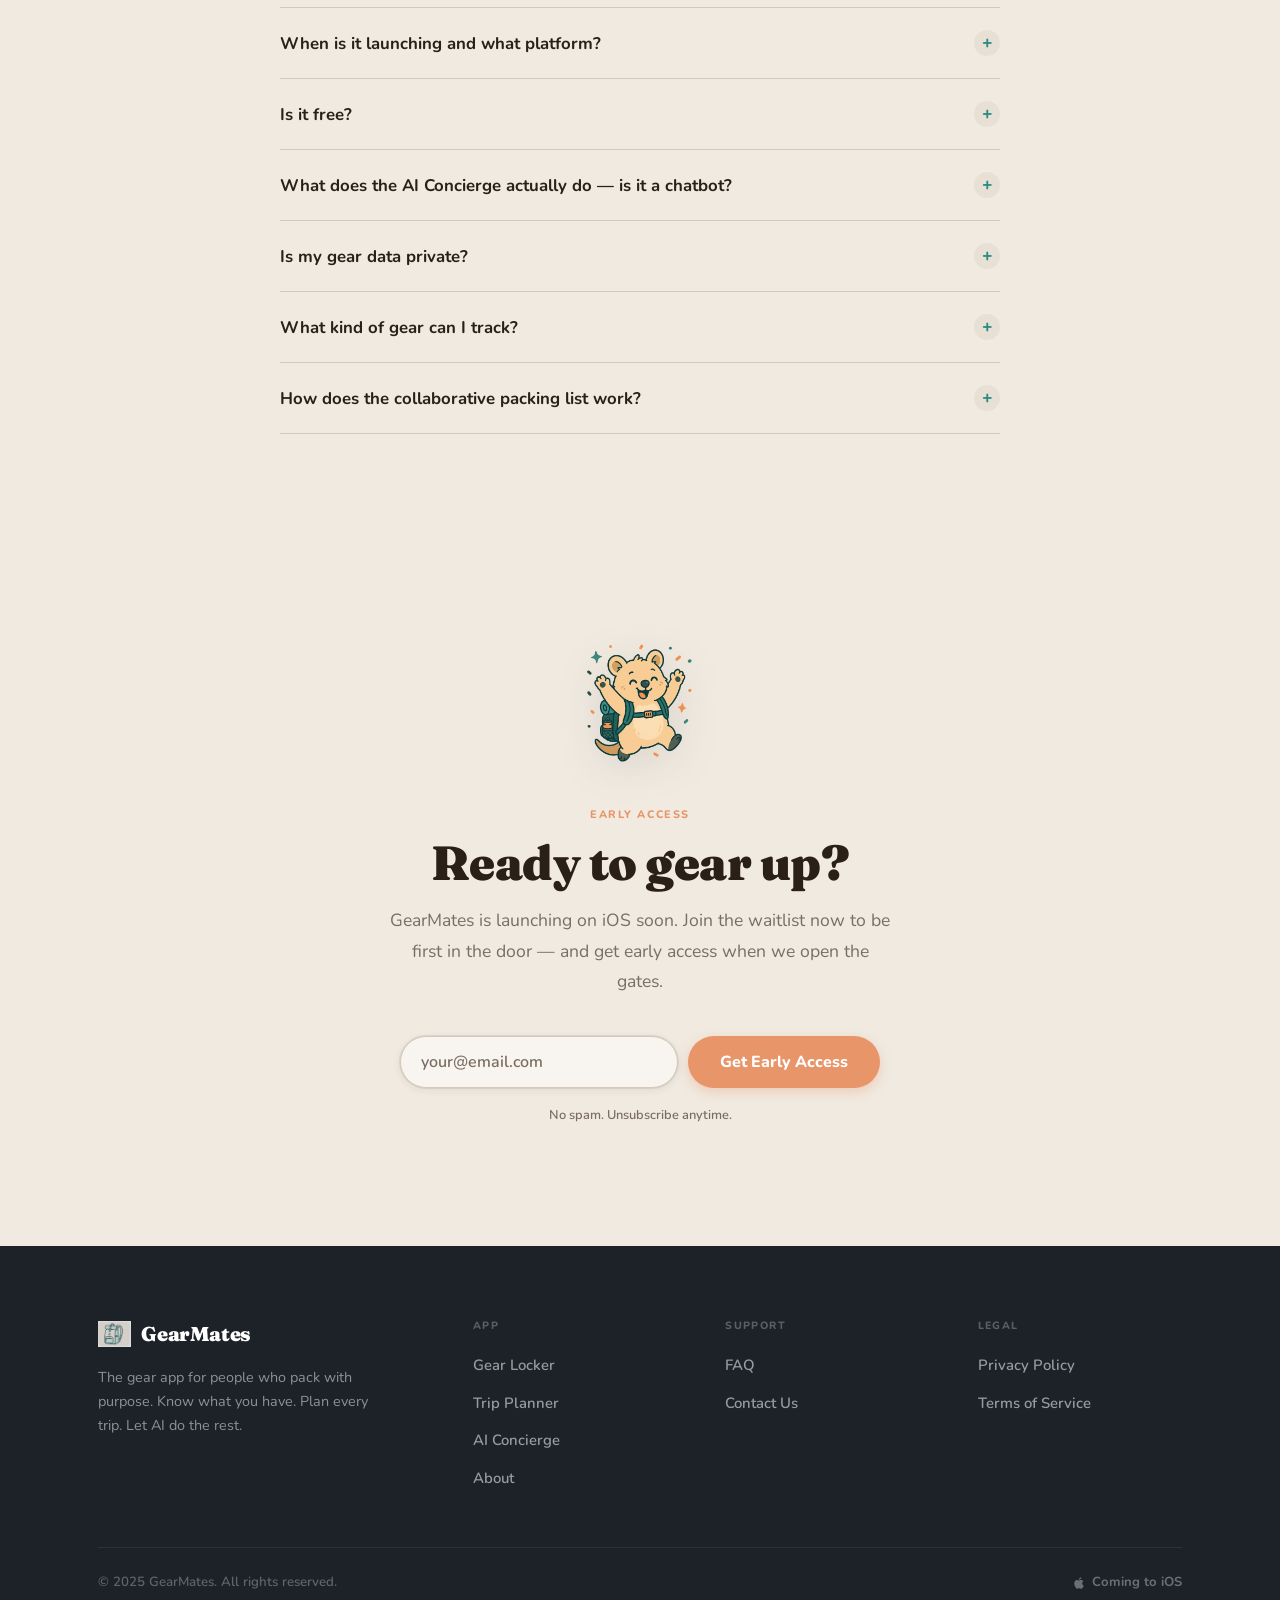
==== commit 6e64a2c7: "Use cream-background logo to match nav, remove blend mode hacks Co-Authored-By: Claude Sonnet 4.6 <n" ====
--- a/index.html
+++ b/index.html
@@ -26,7 +26,7 @@
   <nav class="nav" id="nav" role="navigation" aria-label="Main navigation">
     <div class="nav__inner">
       <a href="/" class="nav__logo" aria-label="GearMates home">
-        <img src="assets/icons/Gearmates-logo-transparentbackground.png" alt="" aria-hidden="true">
+        <img src="assets/icons/Gearmates-logo.png" alt="" aria-hidden="true">
         <span class="nav__wordmark">GearMates</span>
       </a>
 
@@ -578,7 +578,7 @@
 
         <div class="footer__brand">
           <div class="footer__logo">
-            <img src="assets/icons/Gearmates-logo-transparentbackground.png" alt="" aria-hidden="true">
+            <img src="assets/icons/Gearmates-logo.png" alt="" aria-hidden="true">
             <span class="footer__wordmark">GearMates</span>
           </div>
           <p class="footer__tagline">The gear app for people who pack with purpose. Know what you have. Plan every trip. Let AI do the rest.</p>
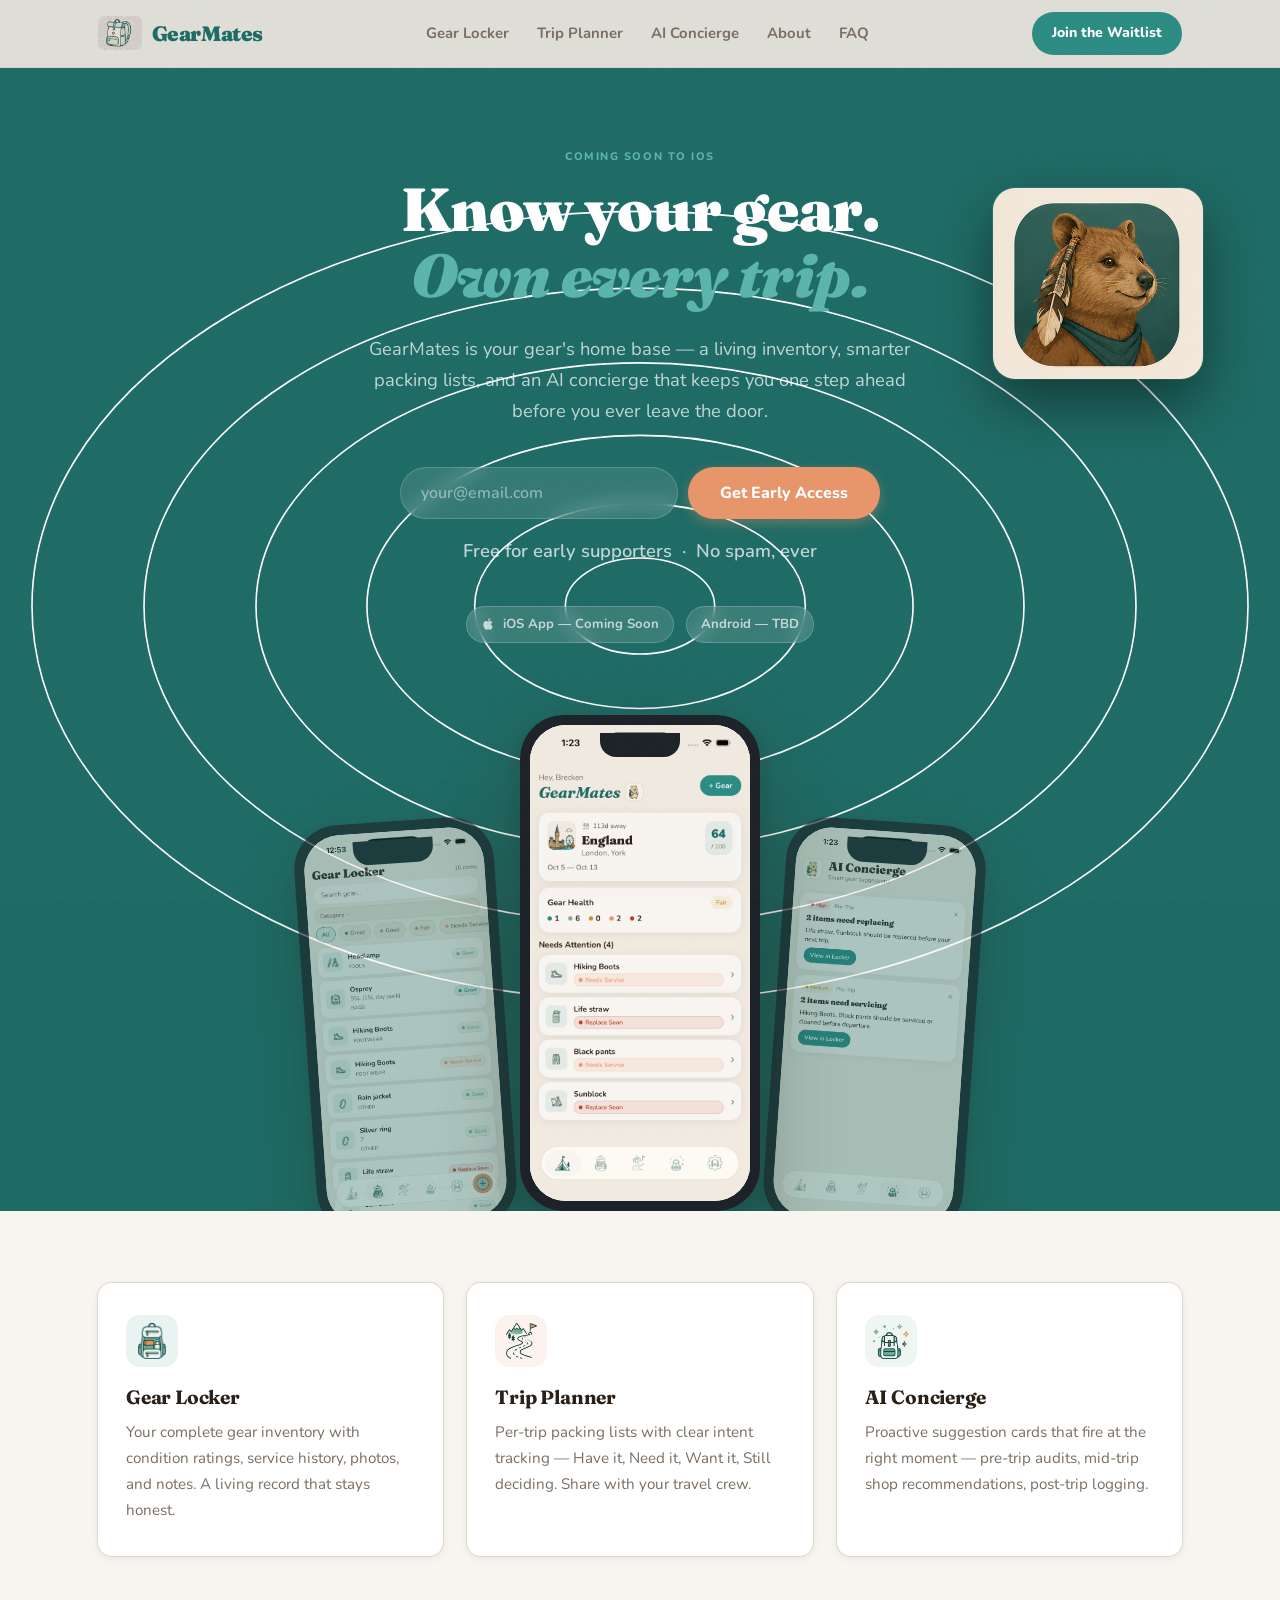
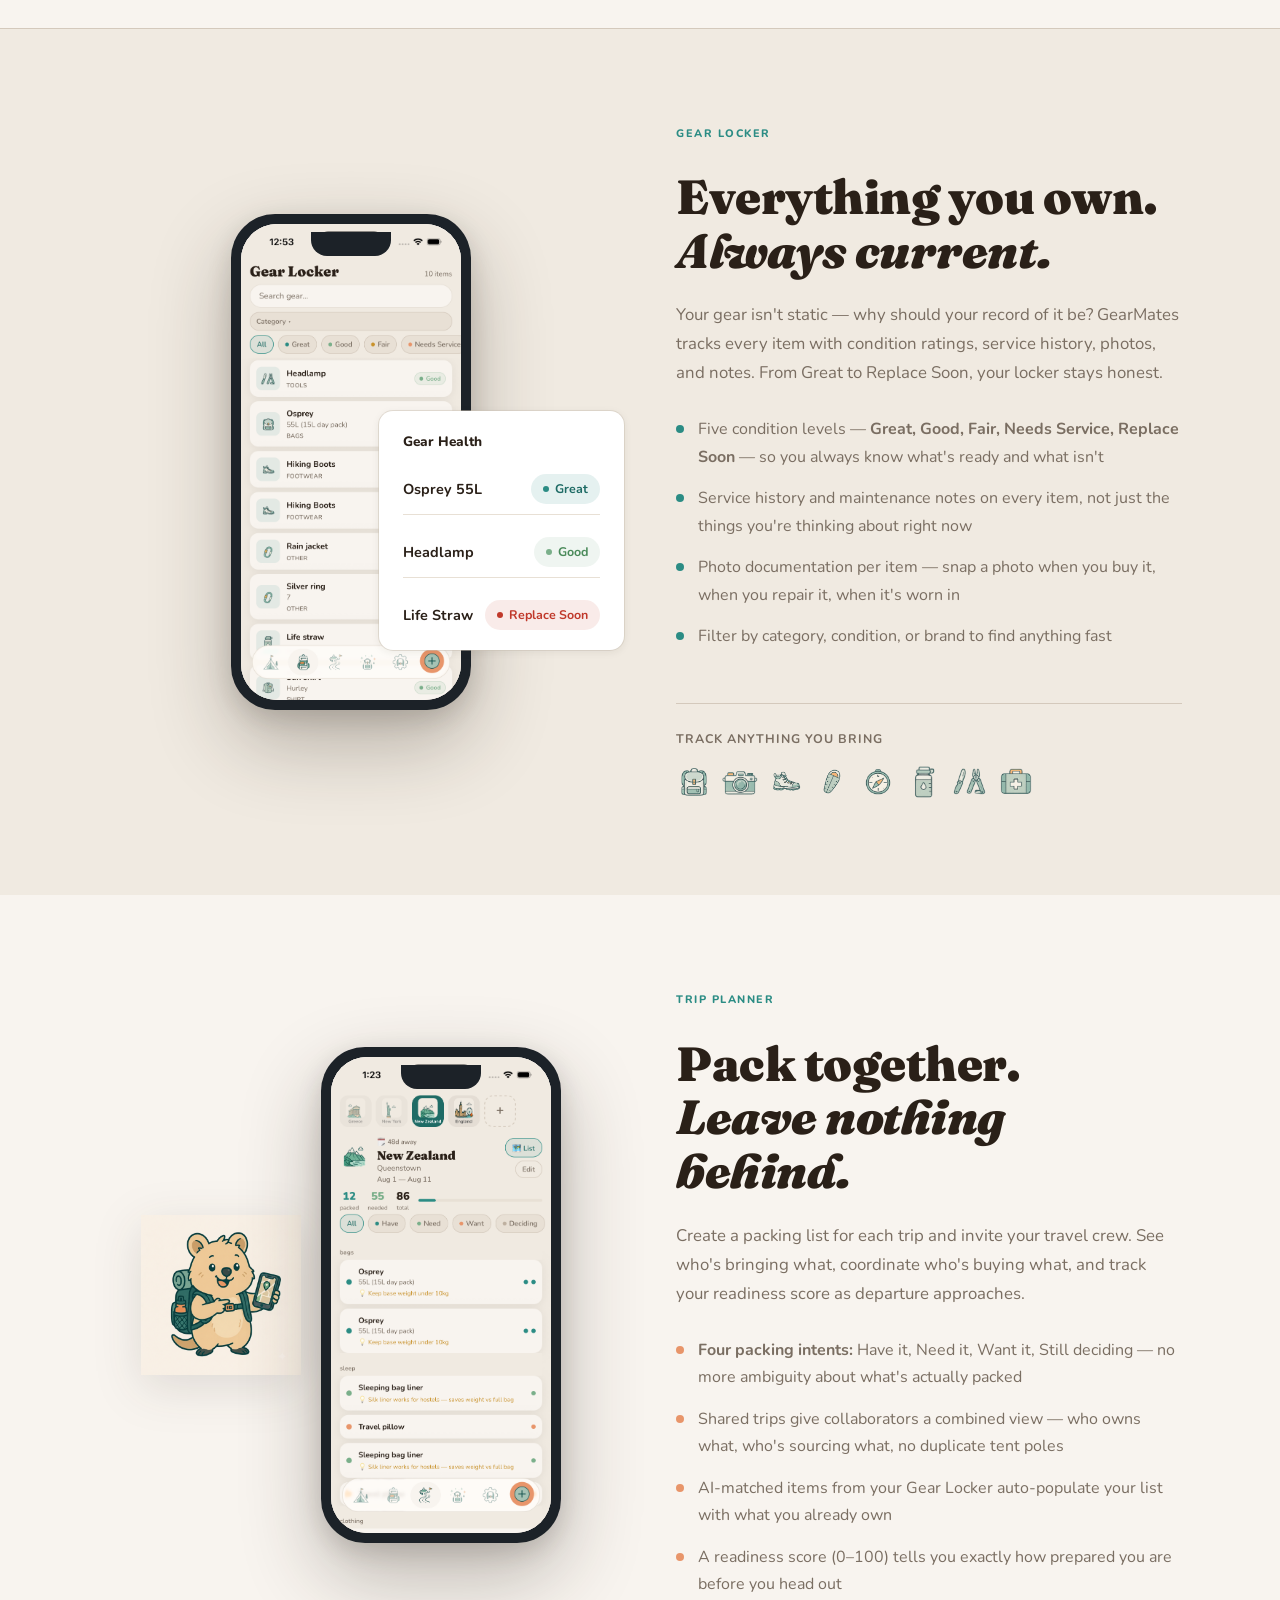
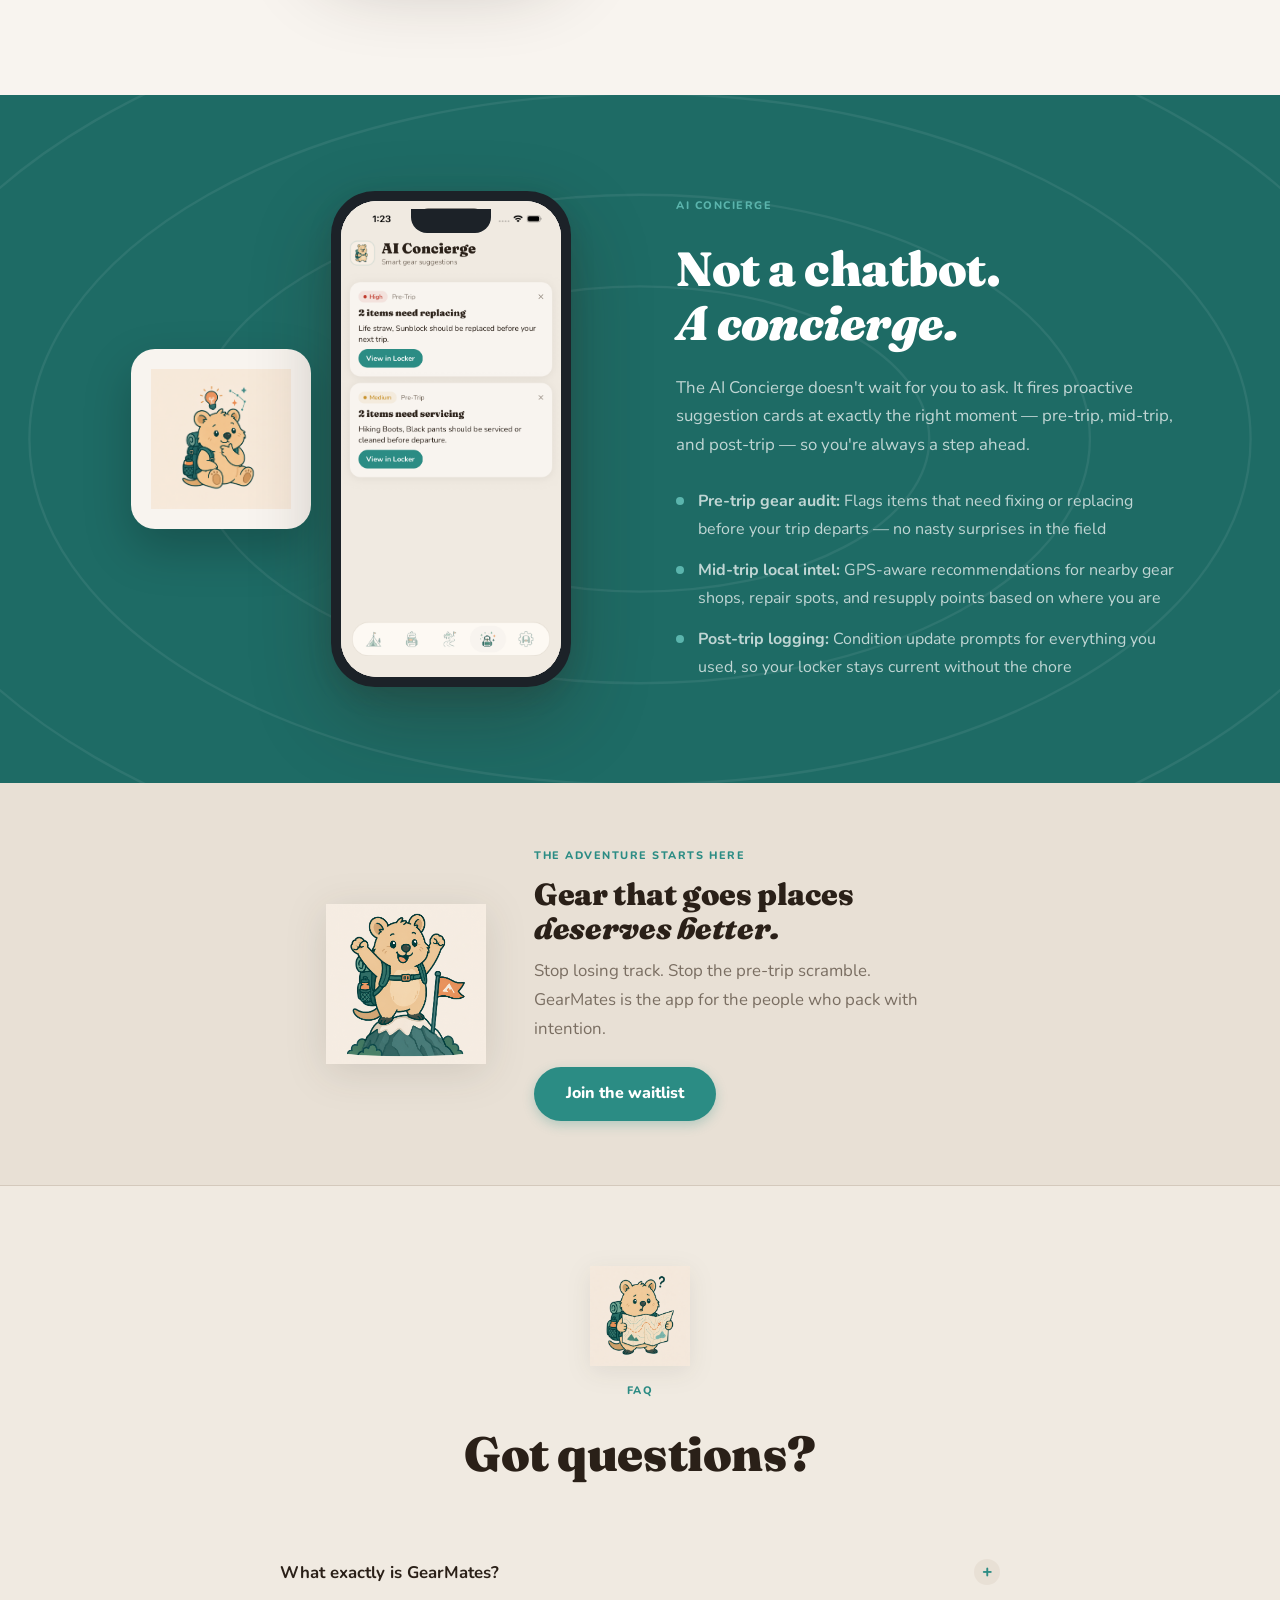
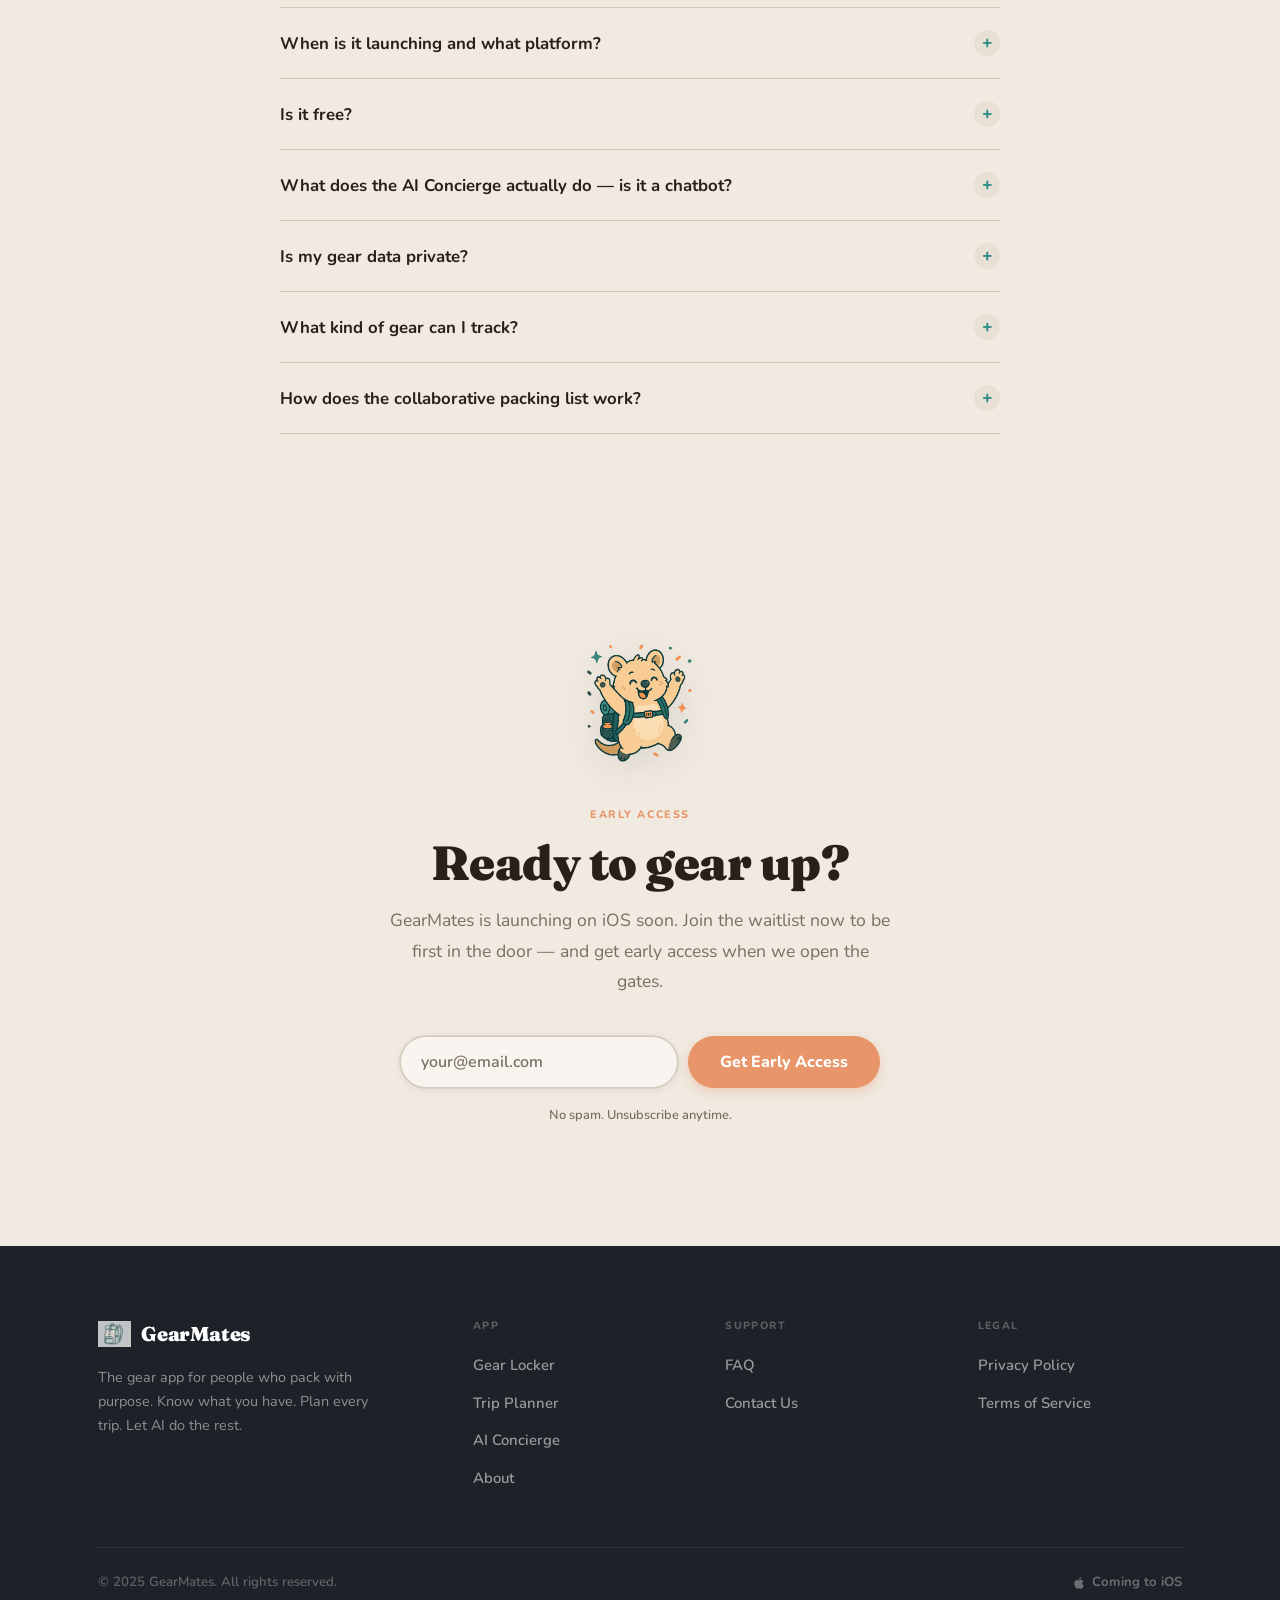
==== commit f5190c7f: "Interim logo fix: multiply blend on stone background to kill white box Co-Authored-By: Claude Sonnet" ====
--- a/index.html
+++ b/index.html
@@ -26,7 +26,7 @@
   <nav class="nav" id="nav" role="navigation" aria-label="Main navigation">
     <div class="nav__inner">
       <a href="/" class="nav__logo" aria-label="GearMates home">
-        <img src="assets/icons/Gearmates-logo.png" alt="" aria-hidden="true">
+        <img src="assets/icons/Gearmates-logo-transparentbackground.png" alt="" aria-hidden="true">
         <span class="nav__wordmark">GearMates</span>
       </a>
 
@@ -578,7 +578,7 @@
 
         <div class="footer__brand">
           <div class="footer__logo">
-            <img src="assets/icons/Gearmates-logo.png" alt="" aria-hidden="true">
+            <img src="assets/icons/Gearmates-logo-transparentbackground.png" alt="" aria-hidden="true">
             <span class="footer__wordmark">GearMates</span>
           </div>
           <p class="footer__tagline">The gear app for people who pack with purpose. Know what you have. Plan every trip. Let AI do the rest.</p>
--- a/css/styles.css
+++ b/css/styles.css
@@ -188,6 +188,9 @@
   height: 34px;
   width: auto;
   flex-shrink: 0;
+  mix-blend-mode: multiply;
+  background: #F0EAE1;
+  border-radius: 6px;
 }
 .footer__logo img {
   height: 26px;
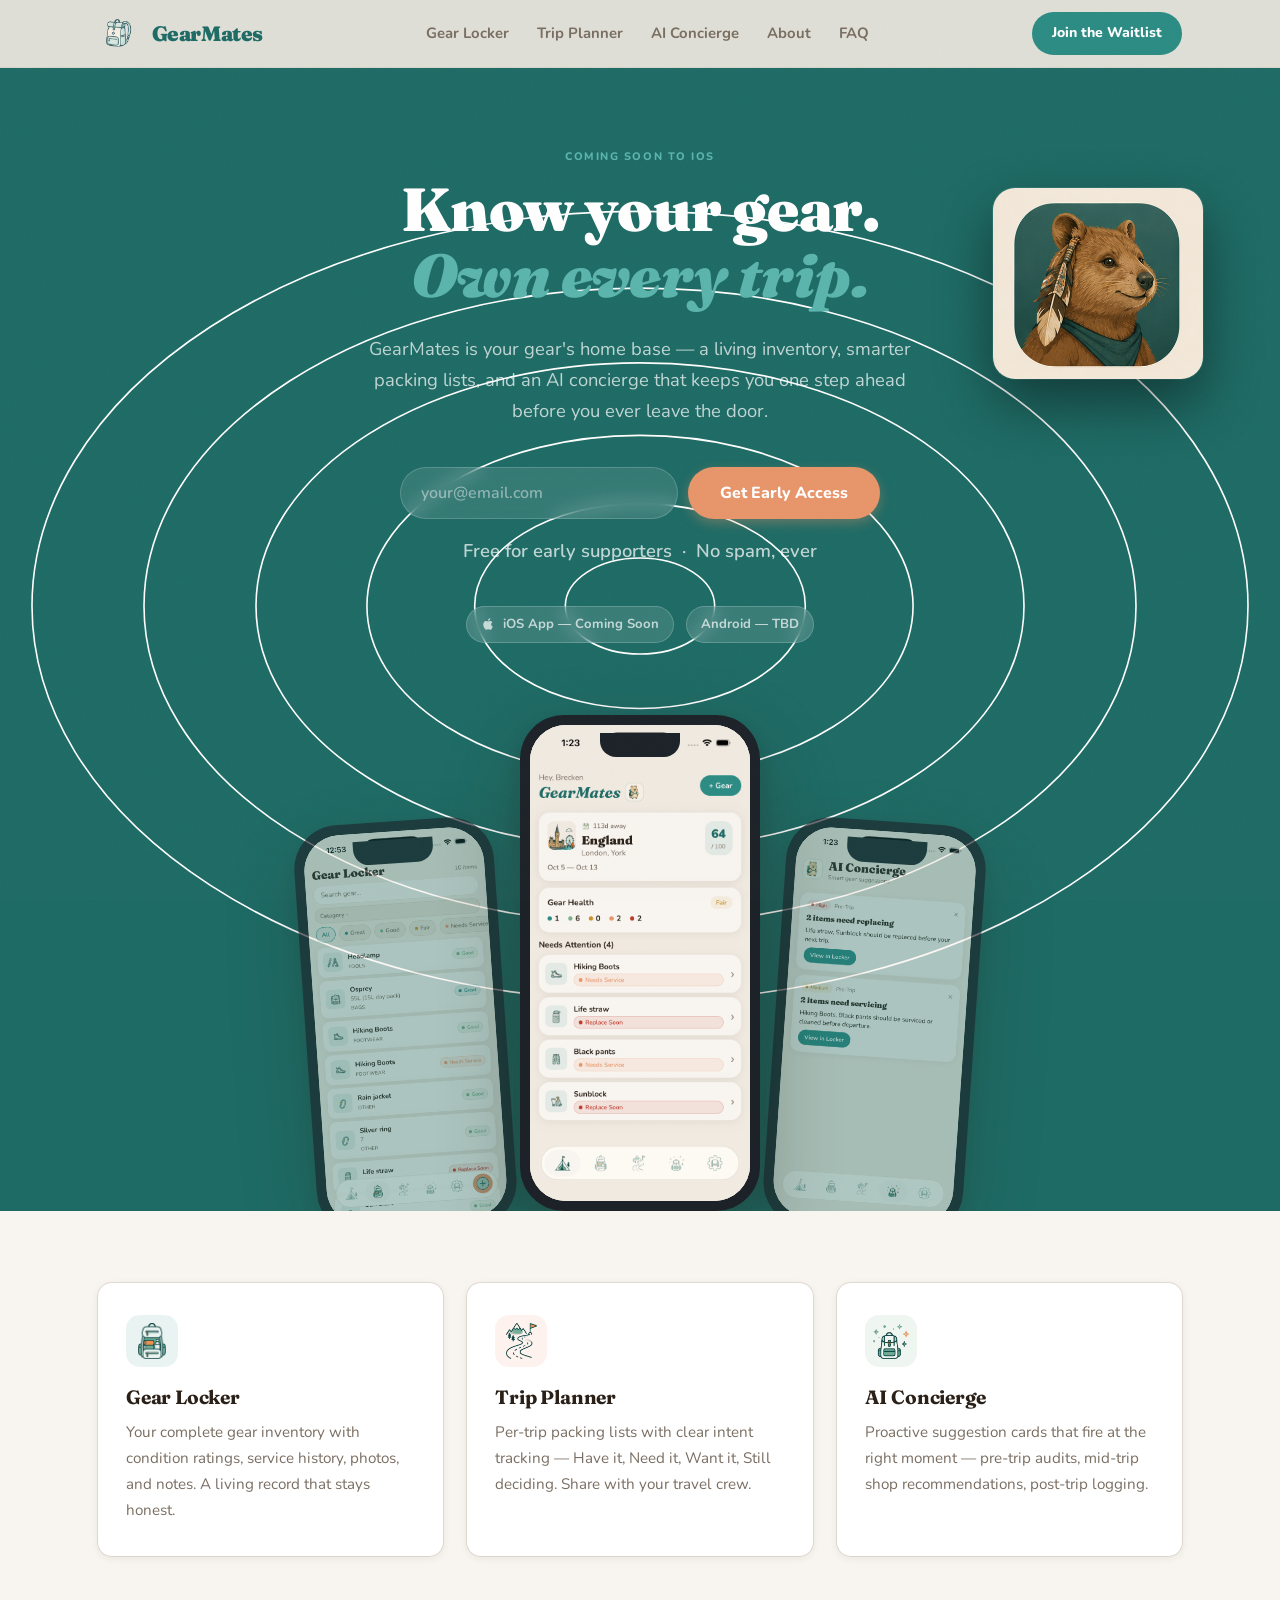
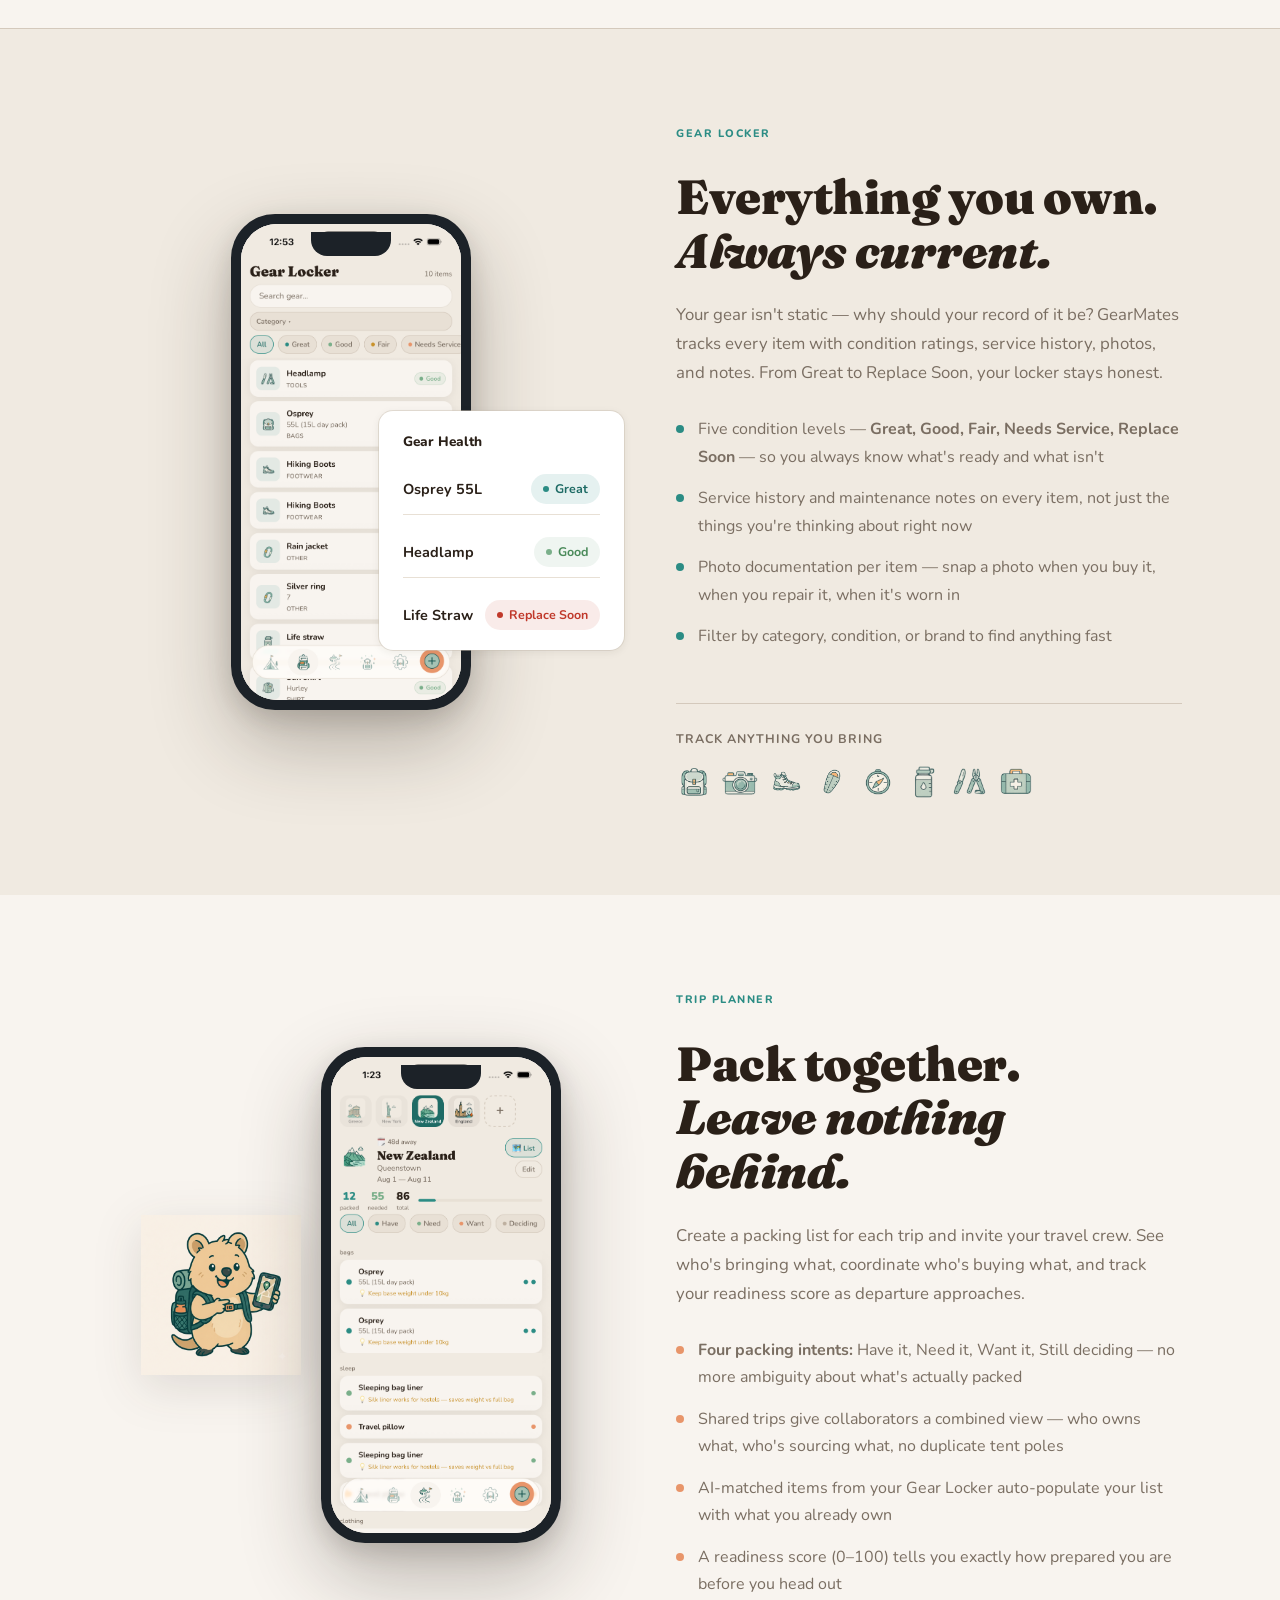
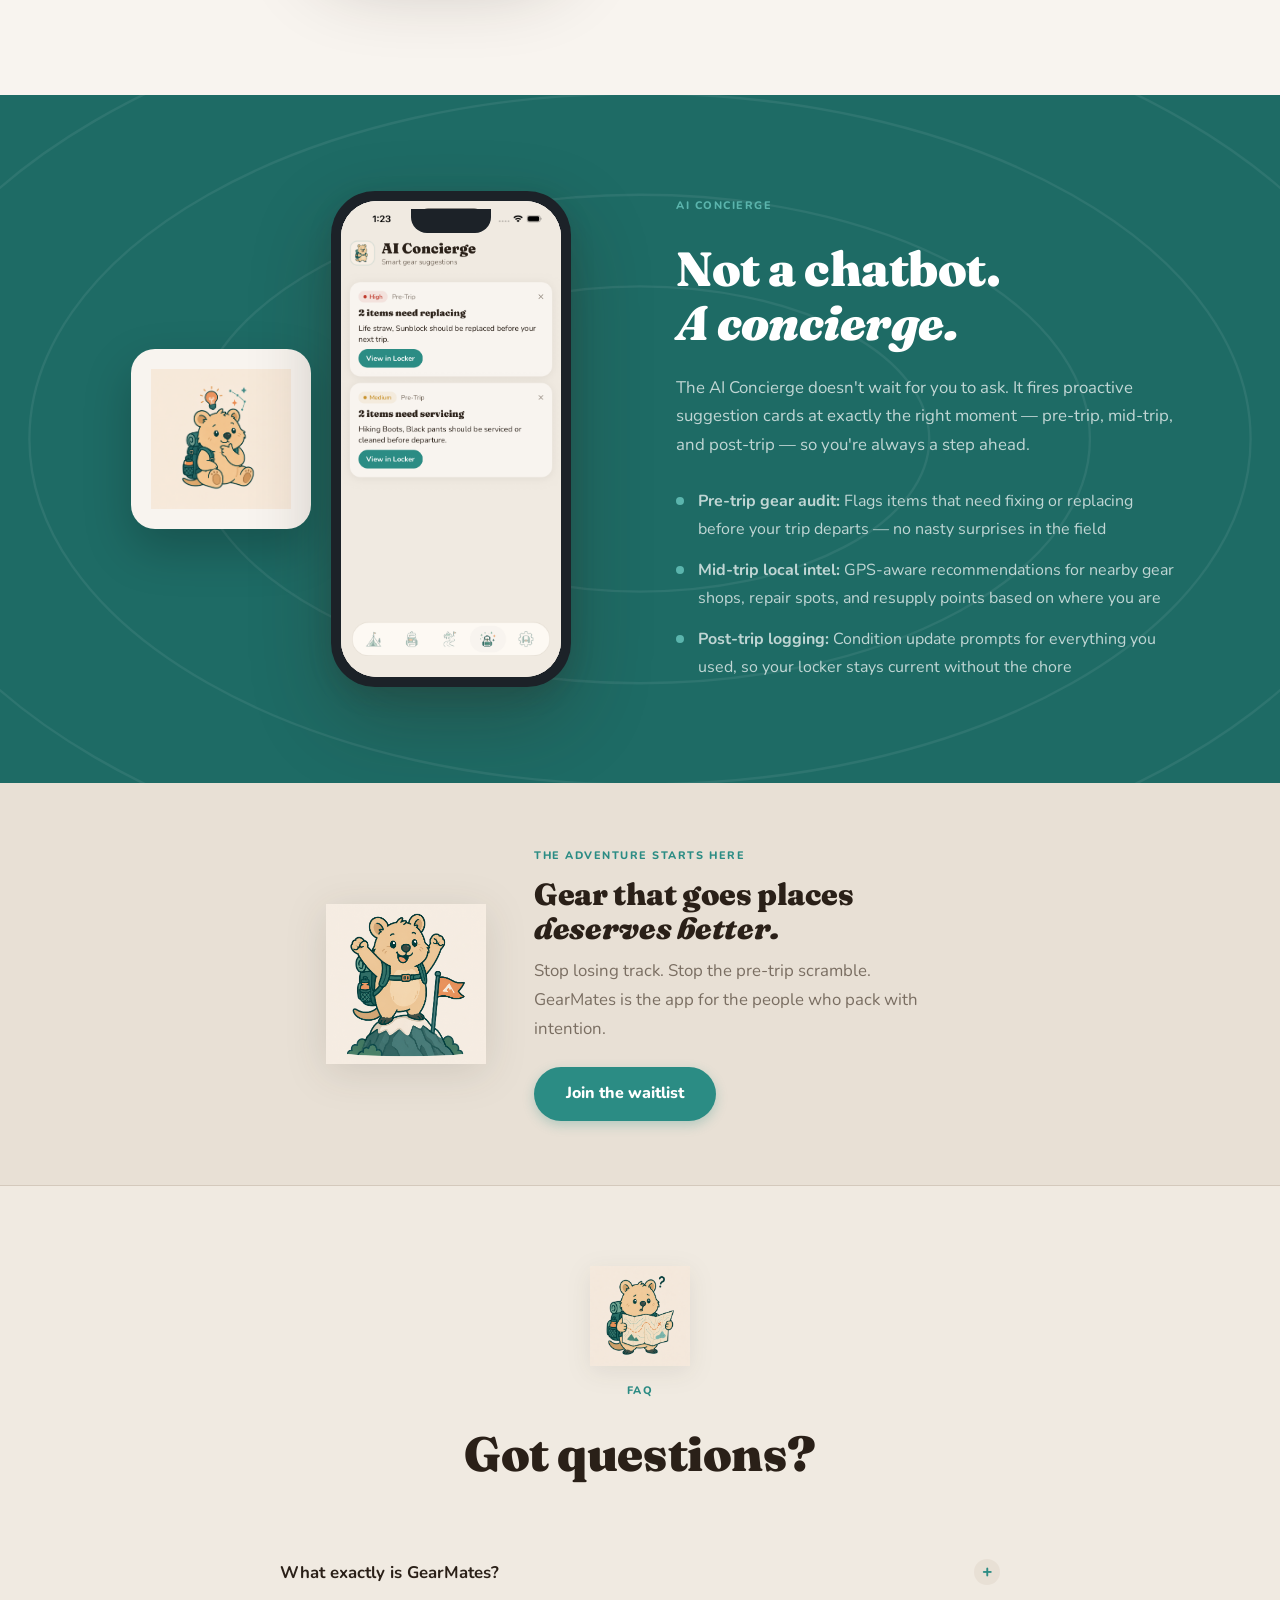
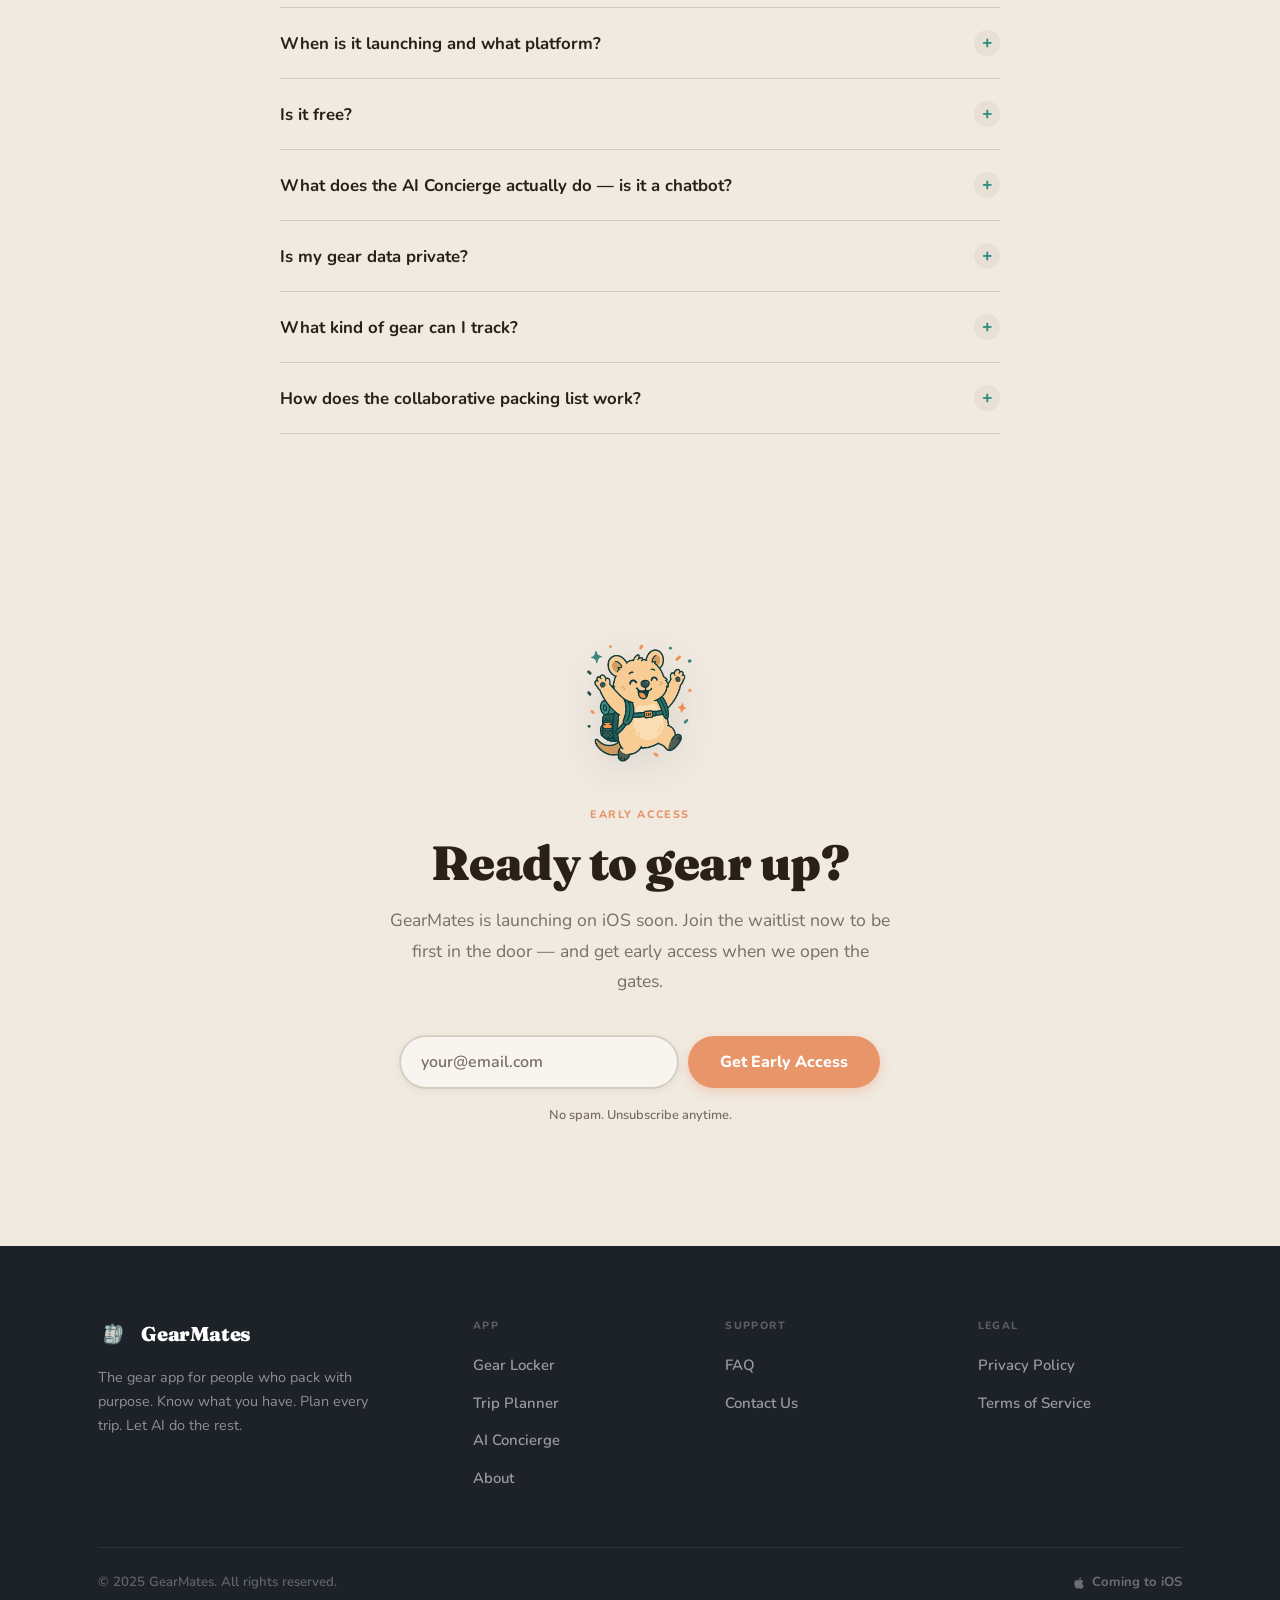
==== commit e038b83d: "Use background-removed logo; clean up CSS blend mode hacks Co-Authored-By: Claude Sonnet 4.6 <norepl" ====
--- a/index.html
+++ b/index.html
@@ -26,7 +26,7 @@
   <nav class="nav" id="nav" role="navigation" aria-label="Main navigation">
     <div class="nav__inner">
       <a href="/" class="nav__logo" aria-label="GearMates home">
-        <img src="assets/icons/Gearmates-logo-transparentbackground.png" alt="" aria-hidden="true">
+        <img src="assets/icons/Gearmates-logo-clean.png" alt="" aria-hidden="true">
         <span class="nav__wordmark">GearMates</span>
       </a>
 
@@ -578,7 +578,7 @@
 
         <div class="footer__brand">
           <div class="footer__logo">
-            <img src="assets/icons/Gearmates-logo-transparentbackground.png" alt="" aria-hidden="true">
+            <img src="assets/icons/Gearmates-logo-clean.png" alt="" aria-hidden="true">
             <span class="footer__wordmark">GearMates</span>
           </div>
           <p class="footer__tagline">The gear app for people who pack with purpose. Know what you have. Plan every trip. Let AI do the rest.</p>
--- a/css/styles.css
+++ b/css/styles.css
@@ -188,9 +188,6 @@
   height: 34px;
   width: auto;
   flex-shrink: 0;
-  mix-blend-mode: multiply;
-  background: #F0EAE1;
-  border-radius: 6px;
 }
 .footer__logo img {
   height: 26px;
